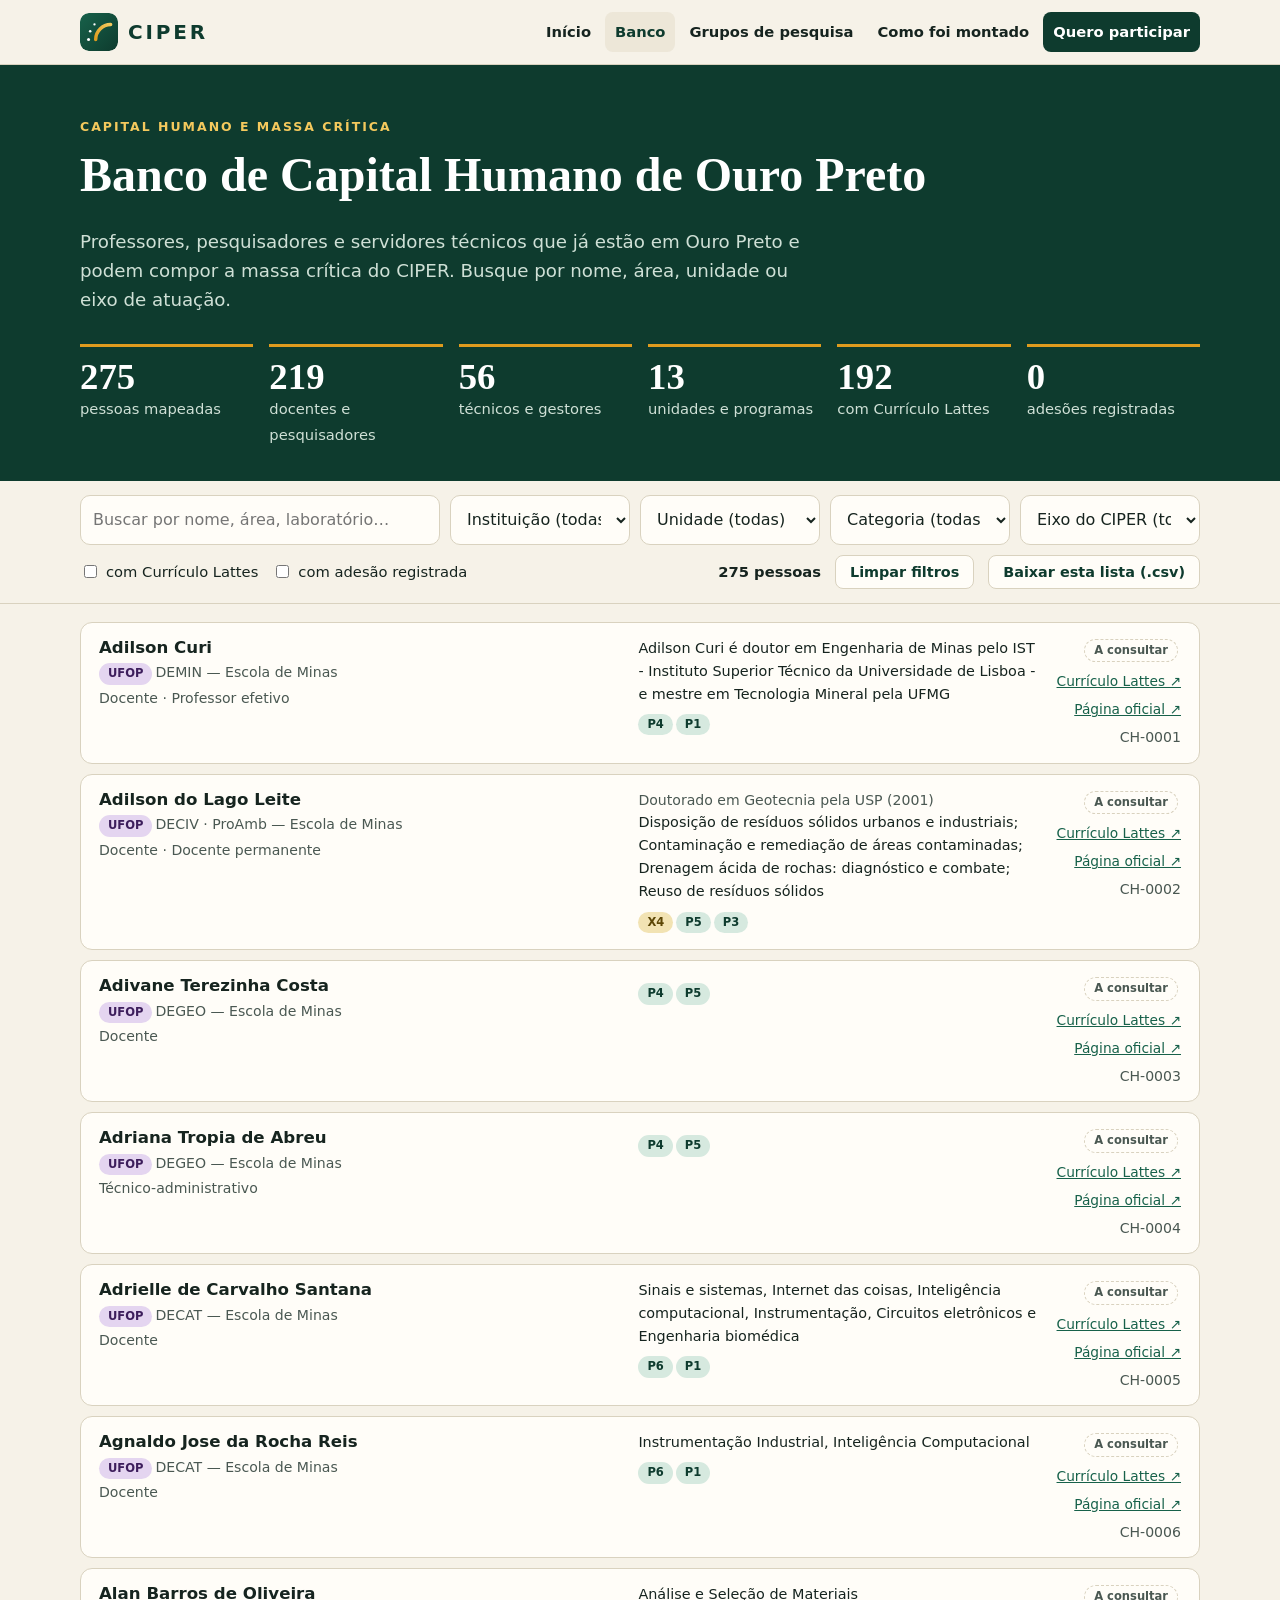
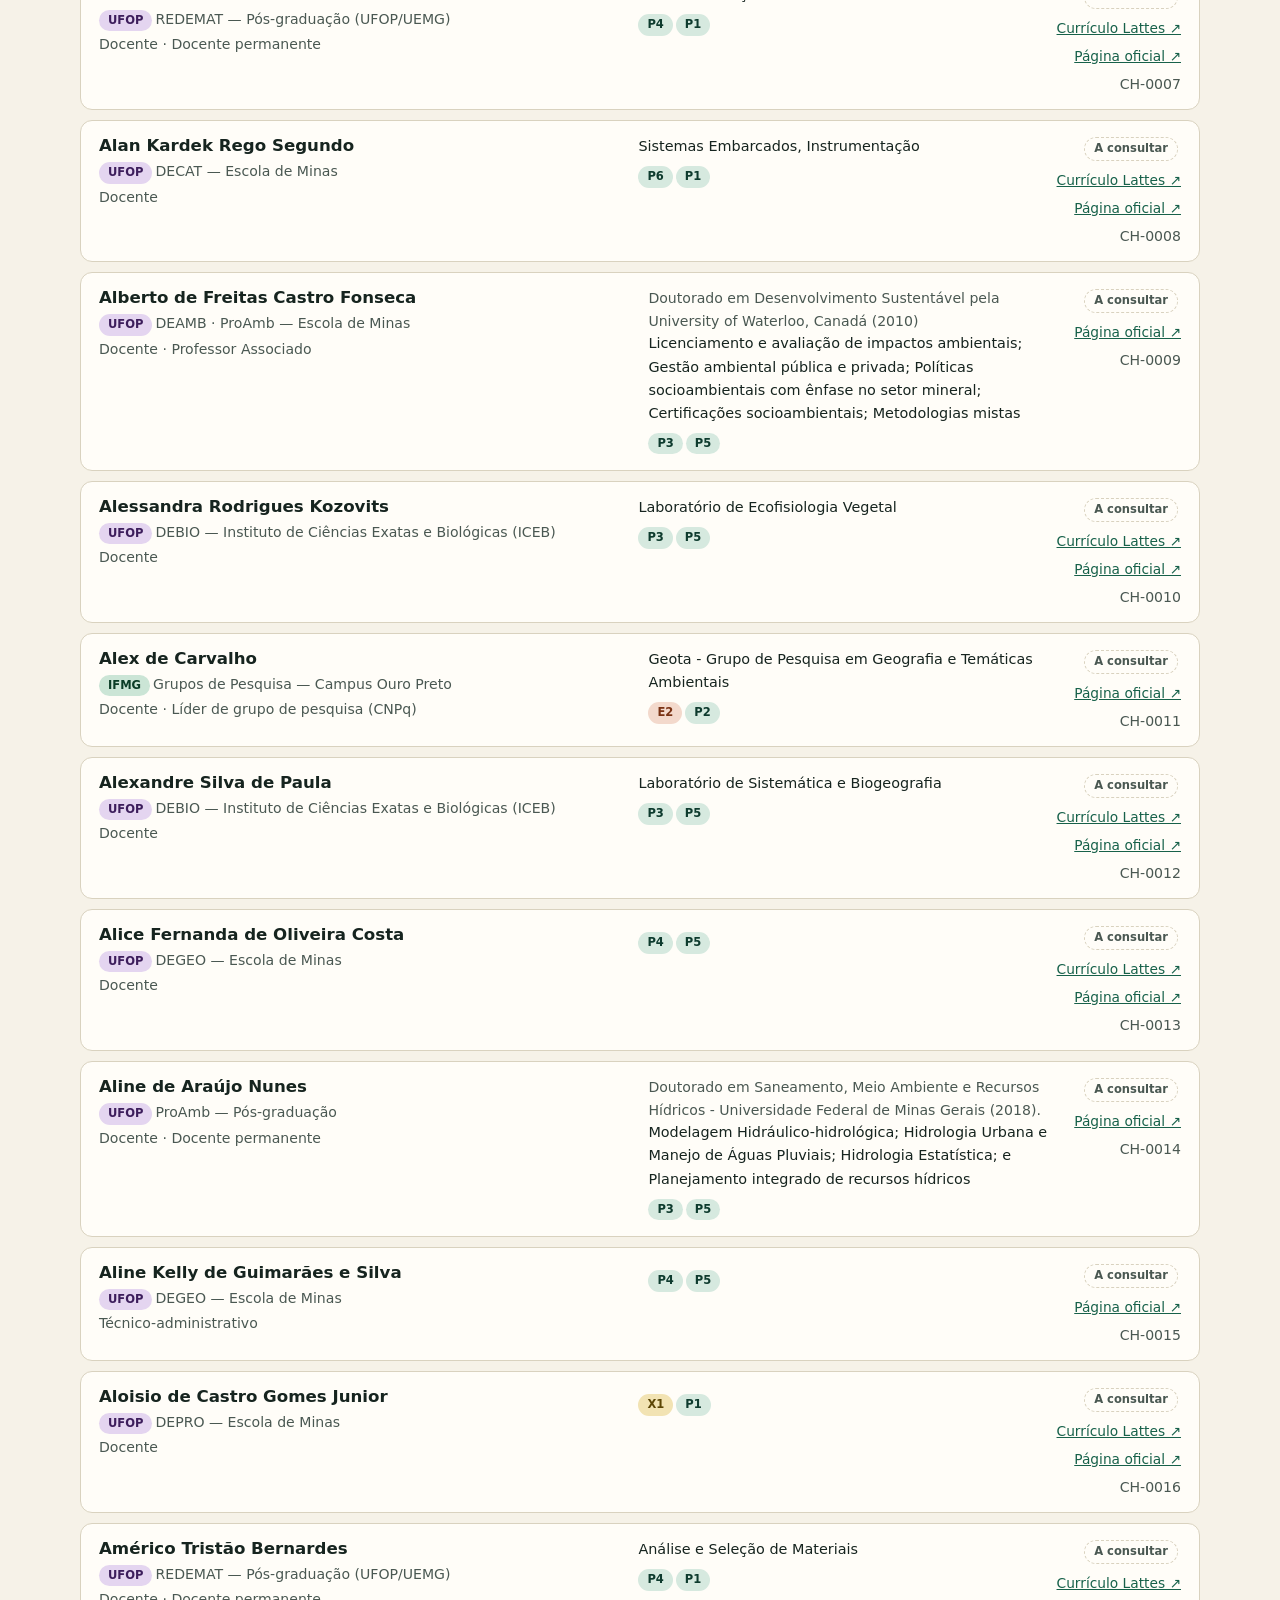
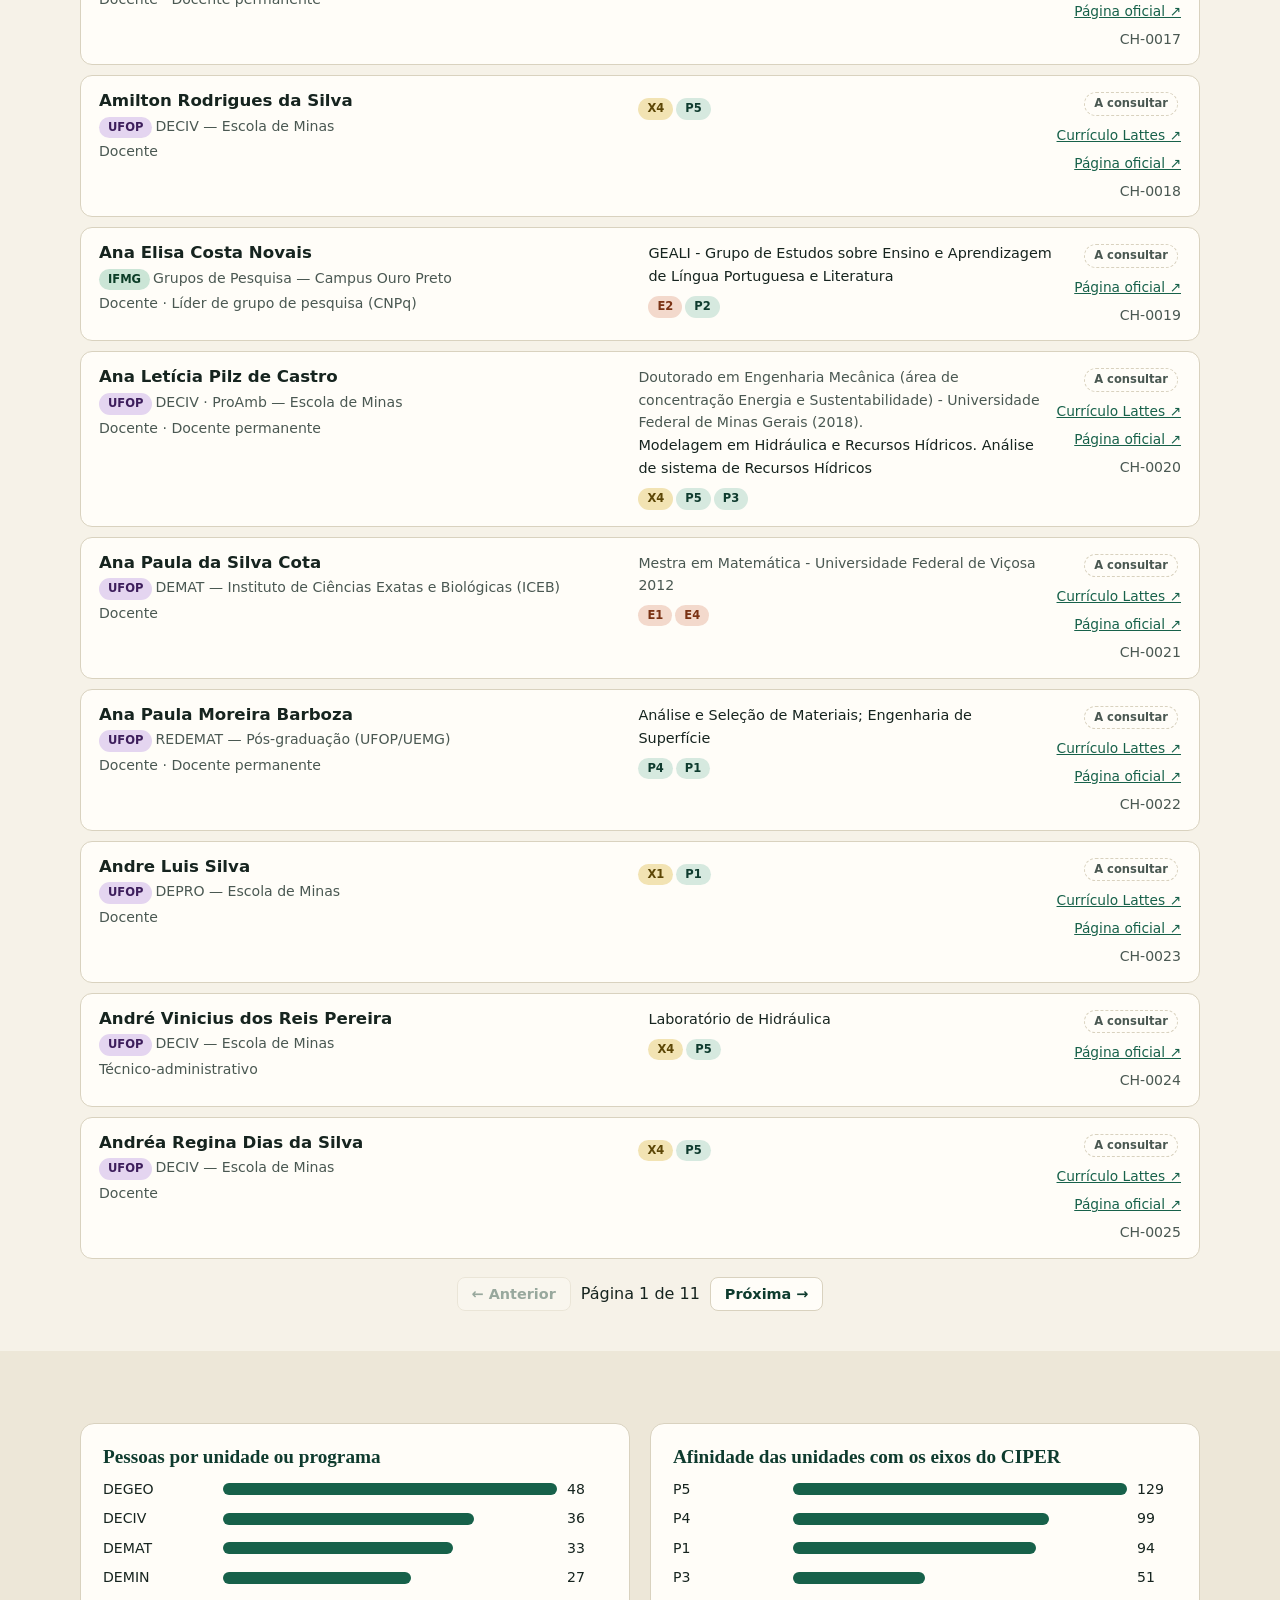
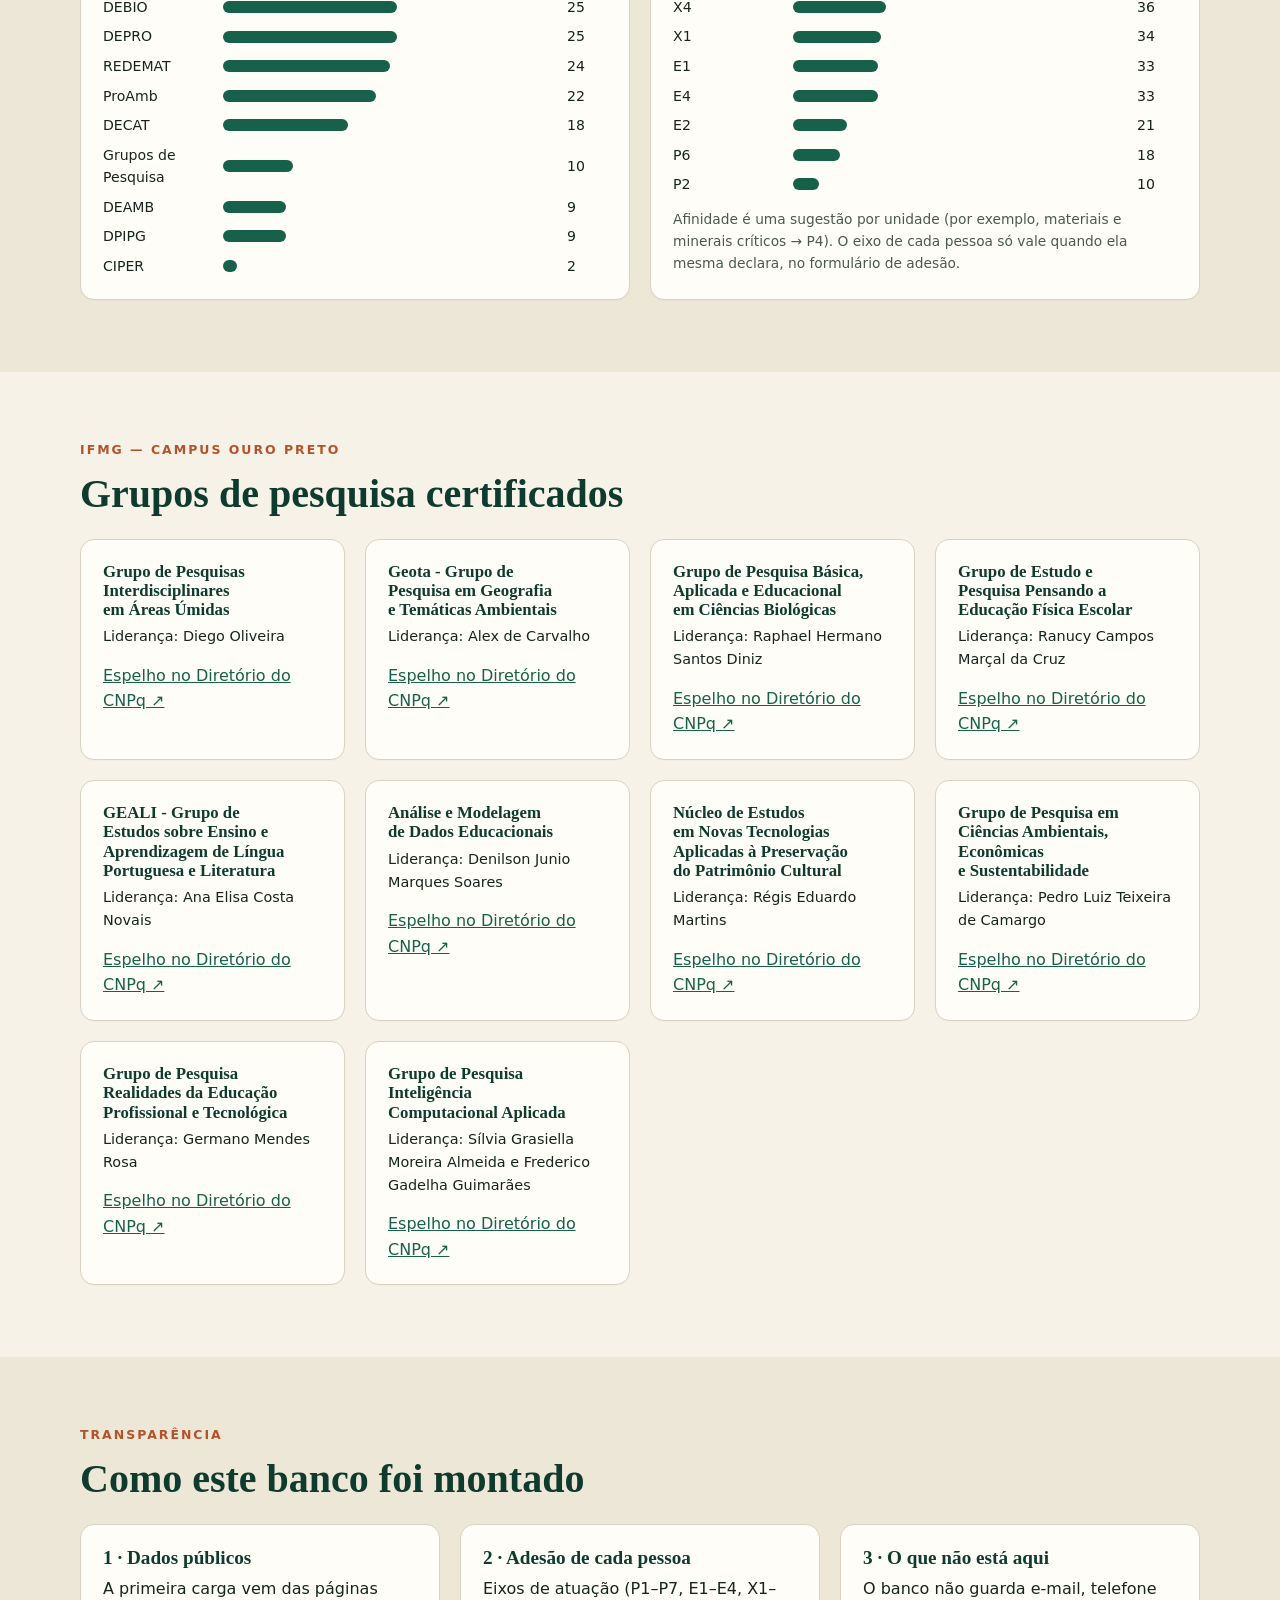
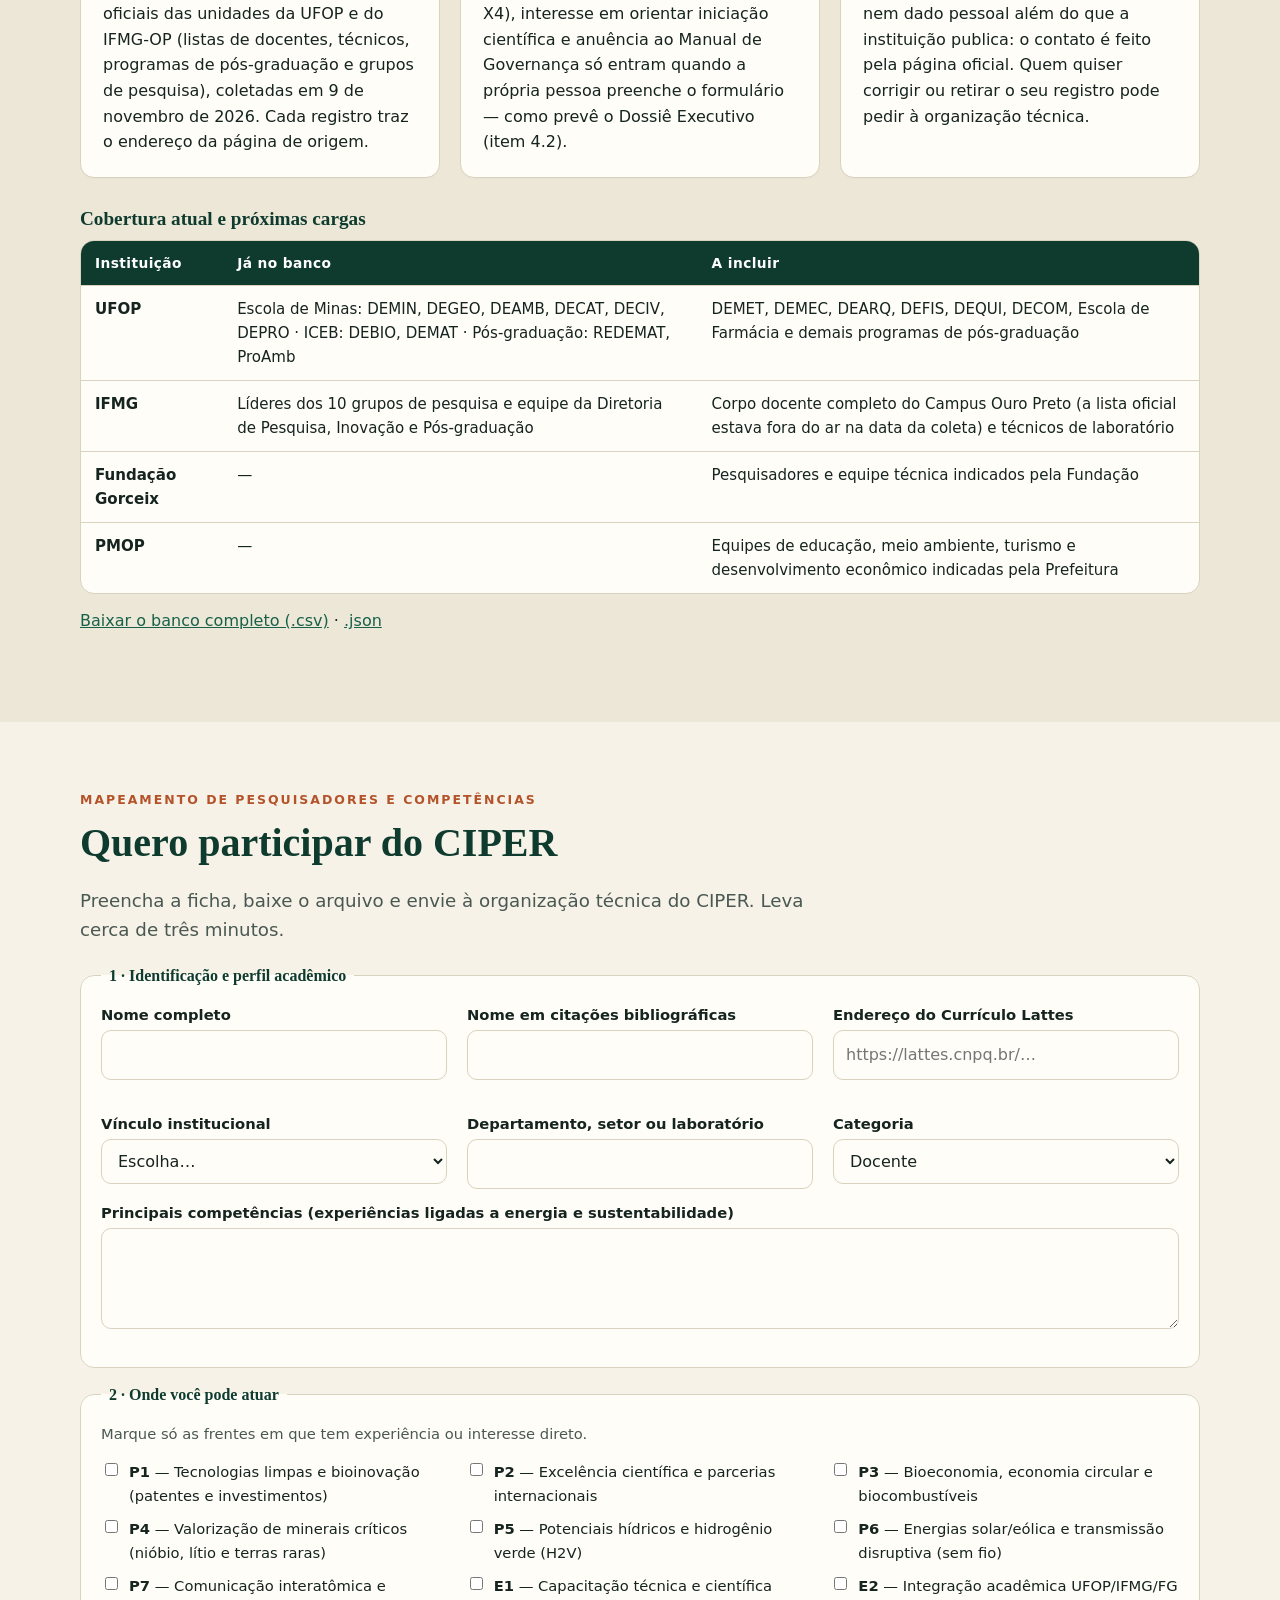
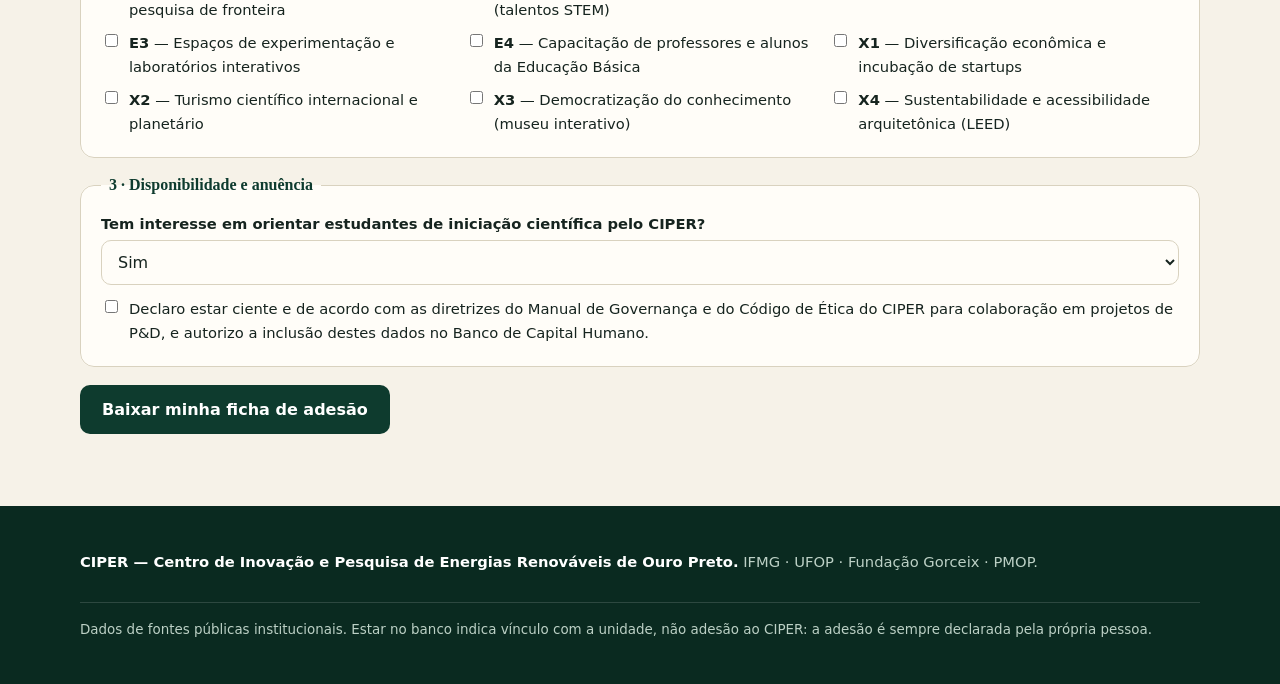
==== capital-humano.html @ cf3674cf "feat: site do CIPER com banco de capital humano Pagina institucional, banco de capital humano (275 p" ====
<!doctype html>
<html lang="pt-BR">
<head>
<meta charset="utf-8">
<meta name="viewport" content="width=device-width, initial-scale=1">
<title>Banco de Capital Humano — CIPER</title>
<meta name="description" content="Mapa de professores, pesquisadores e servidores de Ouro Preto com afinidade com os eixos do CIPER.">
<meta name="theme-color" content="#0E3B2E">
<link rel="icon" href="assets/icone/favicon.ico" sizes="any">
<link rel="icon" type="image/svg+xml" href="assets/icone/ciper-icone.svg">
<link rel="apple-touch-icon" href="assets/icone/ciper-icone-180.png">
<link rel="stylesheet" href="assets/css/site.css">
</head>
<body>

<header class="topo">
  <div class="wrap">
    <a class="marca" href="index.html"><img src="assets/icone/ciper-icone.svg" alt="">CIPER</a>
    <button id="abre-menu" aria-controls="menu" aria-expanded="false">Menu</button>
    <nav class="menu" id="menu" aria-label="Seções">
      <a href="index.html">Início</a>
      <a href="#banco" class="ativo">Banco</a>
      <a href="#grupos">Grupos de pesquisa</a>
      <a href="#metodo">Como foi montado</a>
      <a class="cta" href="#adesao">Quero participar</a>
    </nav>
  </div>
</header>

<main>
<div class="cabeca-banco">
  <div class="wrap">
    <p class="olho" style="color:var(--ouro2)">Capital humano e massa crítica</p>
    <h1>Banco de Capital Humano de Ouro Preto</h1>
    <p class="lead" style="color:#CFE0D6">Professores, pesquisadores e servidores técnicos que já estão em Ouro Preto e podem compor a massa crítica do CIPER. Busque por nome, área, unidade ou eixo de atuação.</p>
    <div class="numeros" id="contadores"></div>
  </div>
</div>

<div class="filtros" id="banco">
  <div class="wrap">
    <div class="linha1">
      <input type="search" id="q" placeholder="Buscar por nome, área, laboratório…" aria-label="Buscar">
      <select id="f-inst" aria-label="Instituição"><option value="">Instituição (todas)</option></select>
      <select id="f-setor" aria-label="Unidade ou programa"><option value="">Unidade (todas)</option></select>
      <select id="f-cat" aria-label="Categoria"><option value="">Categoria (todas)</option></select>
      <select id="f-eixo" aria-label="Eixo do CIPER"><option value="">Eixo do CIPER (todos)</option></select>
    </div>
    <div class="linha2">
      <label><input type="checkbox" id="f-lattes"> com Currículo Lattes</label>
      <label><input type="checkbox" id="f-adesao"> com adesão registrada</label>
      <span id="total" style="margin-left:auto;font-weight:700"></span>
      <button class="mini" id="limpar">Limpar filtros</button>
      <button class="mini" id="exportar">Baixar esta lista (.csv)</button>
    </div>
  </div>
</div>

<div class="wrap">
  <div id="lista" aria-live="polite"></div>
  <div class="pag"><button id="ant">← Anterior</button><span id="pagina"></span><button id="prox">Próxima →</button></div>
</div>

<section class="alt" id="panorama">
  <div class="wrap grade g2">
    <div class="cartao"><h3>Pessoas por unidade ou programa</h3><div class="barras" id="b-setor"></div></div>
    <div class="cartao"><h3>Afinidade das unidades com os eixos do CIPER</h3><div class="barras" id="b-eixo"></div>
      <p style="font-size:.86rem;color:var(--tinta2);margin-top:12px">Afinidade é uma sugestão por unidade (por exemplo, materiais e minerais críticos → P4). O eixo de cada pessoa só vale quando ela mesma declara, no formulário de adesão.</p></div>
  </div>
</section>

<section id="grupos">
  <div class="wrap">
    <p class="olho">IFMG — Campus Ouro Preto</p>
    <h2>Grupos de pesquisa certificados</h2>
    <div class="grade g3" id="lista-grupos" style="margin-top:22px"></div>
  </div>
</section>

<section class="alt" id="metodo">
  <div class="wrap">
    <p class="olho">Transparência</p>
    <h2>Como este banco foi montado</h2>
    <div class="grade g3" style="margin-top:22px">
      <div class="cartao"><h3>1 · Dados públicos</h3><p>A primeira carga vem das páginas oficiais das unidades da UFOP e do IFMG-OP (listas de docentes, técnicos, programas de pós-graduação e grupos de pesquisa), coletadas em 9 de novembro de 2026. Cada registro traz o endereço da página de origem.</p></div>
      <div class="cartao"><h3>2 · Adesão de cada pessoa</h3><p>Eixos de atuação (P1–P7, E1–E4, X1–X4), interesse em orientar iniciação científica e anuência ao Manual de Governança só entram quando a própria pessoa preenche o formulário — como prevê o Dossiê Executivo (item 4.2).</p></div>
      <div class="cartao"><h3>3 · O que não está aqui</h3><p>O banco não guarda e-mail, telefone nem dado pessoal além do que a instituição publica: o contato é feito pela página oficial. Quem quiser corrigir ou retirar o seu registro pode pedir à organização técnica.</p></div>
    </div>
    <h3 style="margin-top:30px">Cobertura atual e próximas cargas</h3>
    <div class="tab-rol">
      <table>
        <thead><tr><th>Instituição</th><th>Já no banco</th><th>A incluir</th></tr></thead>
        <tbody>
          <tr><td><strong>UFOP</strong></td><td>Escola de Minas: DEMIN, DEGEO, DEAMB, DECAT, DECIV, DEPRO · ICEB: DEBIO, DEMAT · Pós-graduação: REDEMAT, ProAmb</td><td>DEMET, DEMEC, DEARQ, DEFIS, DEQUI, DECOM, Escola de Farmácia e demais programas de pós-graduação</td></tr>
          <tr><td><strong>IFMG</strong></td><td>Líderes dos 10 grupos de pesquisa e equipe da Diretoria de Pesquisa, Inovação e Pós-graduação</td><td>Corpo docente completo do Campus Ouro Preto (a lista oficial estava fora do ar na data da coleta) e técnicos de laboratório</td></tr>
          <tr><td><strong>Fundação Gorceix</strong></td><td>—</td><td>Pesquisadores e equipe técnica indicados pela Fundação</td></tr>
          <tr><td><strong>PMOP</strong></td><td>—</td><td>Equipes de educação, meio ambiente, turismo e desenvolvimento econômico indicadas pela Prefeitura</td></tr>
        </tbody>
      </table>
    </div>
    <p style="margin-top:14px"><a href="dados/capital-humano.csv" download>Baixar o banco completo (.csv)</a> · <a href="dados/capital-humano.json" download>.json</a></p>
  </div>
</section>

<section id="adesao">
  <div class="wrap">
    <p class="olho">Mapeamento de pesquisadores e competências</p>
    <h2>Quero participar do CIPER</h2>
    <p class="lead">Preencha a ficha, baixe o arquivo e envie à organização técnica do CIPER. Leva cerca de três minutos.</p>
    <form class="form" id="ficha" style="margin-top:22px">
      <fieldset><legend>1 · Identificação e perfil acadêmico</legend>
        <div class="grade g2">
          <div class="campo"><label for="a-nome">Nome completo</label><input type="text" id="a-nome" required list="nomes"><datalist id="nomes"></datalist></div>
          <div class="campo"><label for="a-cit">Nome em citações bibliográficas</label><input type="text" id="a-cit"></div>
          <div class="campo"><label for="a-lattes">Endereço do Currículo Lattes</label><input type="url" id="a-lattes" placeholder="https://lattes.cnpq.br/…"></div>
          <div class="campo"><label for="a-inst">Vínculo institucional</label>
            <select id="a-inst" required><option value="">Escolha…</option><option>UFOP</option><option>IFMG</option><option>Fundação Gorceix</option><option>PMOP</option><option>Colaborador externo</option><option>Parceiro estratégico</option></select></div>
          <div class="campo"><label for="a-setor">Departamento, setor ou laboratório</label><input type="text" id="a-setor"></div>
          <div class="campo"><label for="a-cat">Categoria</label>
            <select id="a-cat"><option>Docente</option><option>Pesquisador</option><option>Técnico-administrativo</option><option>Gestão</option></select></div>
        </div>
        <div class="campo"><label for="a-areas">Principais competências (experiências ligadas a energia e sustentabilidade)</label><textarea id="a-areas" rows="3"></textarea></div>
      </fieldset>
      <fieldset><legend>2 · Onde você pode atuar</legend>
        <p style="font-size:.92rem;color:var(--tinta2)">Marque só as frentes em que tem experiência ou interesse direto.</p>
        <div class="checks" id="a-eixos"></div>
      </fieldset>
      <fieldset><legend>3 · Disponibilidade e anuência</legend>
        <div class="campo"><label for="a-ic">Tem interesse em orientar estudantes de iniciação científica pelo CIPER?</label>
          <select id="a-ic"><option>Sim</option><option>Não</option></select></div>
        <label style="font-weight:400;display:flex;gap:8px;align-items:flex-start"><input type="checkbox" id="a-ciente" required> Declaro estar ciente e de acordo com as diretrizes do Manual de Governança e do Código de Ética do CIPER para colaboração em projetos de P&amp;D, e autorizo a inclusão destes dados no Banco de Capital Humano.</label>
      </fieldset>
      <div class="botoes" style="margin-top:0"><button class="btn verde" type="submit">Baixar minha ficha de adesão</button></div>
      <p id="a-ok" class="aviso" style="display:none;margin-top:16px">Ficha baixada. Envie o arquivo à organização técnica do CIPER — ele será incluído na próxima atualização do banco.</p>
    </form>
  </div>
</section>
</main>

<footer>
  <div class="wrap">
    <p><strong style="color:#fff">CIPER — Centro de Inovação e Pesquisa de Energias Renováveis de Ouro Preto.</strong> IFMG · UFOP · Fundação Gorceix · PMOP.</p>
    <p class="fim">Dados de fontes públicas institucionais. Estar no banco indica vínculo com a unidade, não adesão ao CIPER: a adesão é sempre declarada pela própria pessoa.</p>
  </div>
</footer>

<script src="dados/capital-humano.js"></script>
<script src="assets/js/banco.js"></script>
</body>
</html>
---- assets/css/site.css ----
/* CIPER — folha de estilo única do site (index.html e capital-humano.html) */
:root{
  --papel:#F6F2E8; --papel2:#EDE7D8; --tinta:#16241F; --tinta2:#4A5852;
  --verde:#0E3B2E; --verde2:#17614A; --ouro:#DE9B1E; --ouro2:#F4C95D; --terra:#B4532A;
  --linha:#D9D2BF; --branco:#FFFDF8; --sombra:0 10px 30px rgba(14,59,46,.12);
  --serifa:Georgia,"Times New Roman",serif;
  --sans:system-ui,-apple-system,"Segoe UI",Roboto,Arial,sans-serif;
  --larg:1160px;
}
*{box-sizing:border-box}
html{scroll-behavior:smooth;scroll-padding-top:76px}
body{margin:0;background:var(--papel);color:var(--tinta);font:16px/1.6 var(--sans);-webkit-font-smoothing:antialiased}
img,video{max-width:100%;display:block}
a{color:var(--verde2)}
h1,h2,h3{font-family:var(--serifa);font-weight:700;line-height:1.15;margin:0 0 .5em;color:var(--verde);text-wrap:balance}
h2{font-size:clamp(1.7rem,3.4vw,2.5rem)}
h3{font-size:1.2rem}
p{margin:0 0 1em}
.wrap{max-width:var(--larg);margin:0 auto;padding:0 20px}
section{padding:72px 0}
.alt{background:var(--papel2)}
.escuro{background:var(--verde);color:#EAF1EC}
.escuro h2,.escuro h3{color:#fff}
.olho{font:700 .78rem/1 var(--sans);letter-spacing:.16em;text-transform:uppercase;color:var(--terra);margin:0 0 14px}
.escuro .olho{color:var(--ouro2)}
.lead{font-size:1.14rem;color:var(--tinta2);max-width:64ch}
.escuro .lead{color:#CFE0D6}

/* topo */
.topo{position:sticky;top:0;z-index:50;background:rgba(246,242,232,.94);backdrop-filter:blur(8px);border-bottom:1px solid var(--linha)}
.topo .wrap{display:flex;align-items:center;gap:18px;min-height:64px}
.marca{display:flex;align-items:center;gap:10px;text-decoration:none;color:var(--verde);font:800 1.25rem/1 var(--sans);letter-spacing:.14em}
.marca img{width:38px;height:38px;border-radius:9px}
.menu{display:flex;gap:4px;margin-left:auto;flex-wrap:wrap}
.menu a{padding:8px 10px;border-radius:8px;text-decoration:none;color:var(--tinta);font-size:.92rem;font-weight:600}
.menu a:hover,.menu a.ativo{background:var(--papel2);color:var(--verde)}
.menu a.cta{background:var(--verde);color:#fff}
.menu a.cta:hover{background:var(--verde2);color:#fff}
#abre-menu{display:none;margin-left:auto;background:none;border:1px solid var(--linha);border-radius:8px;padding:8px 12px;font:600 .95rem var(--sans);color:var(--verde)}
@media (max-width:1140px){
  #abre-menu{display:block}
  .menu{display:none;position:absolute;left:0;right:0;top:64px;background:var(--papel);border-bottom:1px solid var(--linha);padding:10px 20px 16px;flex-direction:column}
  .menu.aberto{display:flex}
}

/* herói */
.heroi{position:relative;min-height:86vh;display:flex;align-items:flex-end;color:#fff;background:#10201a url(../img/ouro-preto-amanhecer.jpg) center/cover no-repeat;padding:0}
.heroi::before{content:"";position:absolute;inset:0;background:linear-gradient(180deg,rgba(8,24,18,.25) 0%,rgba(8,24,18,.45) 45%,rgba(8,24,18,.92) 100%)}
.heroi .wrap{position:relative;padding-top:120px;padding-bottom:56px;width:100%}
.heroi h1{color:#fff;font-size:clamp(2.2rem,6vw,4.4rem);max-width:16ch;margin-bottom:.35em}
.heroi .sub{font-size:clamp(1.05rem,2vw,1.35rem);max-width:60ch;color:#E8EFE9}
.heroi .olho{color:var(--ouro2)}
.botoes{display:flex;gap:12px;flex-wrap:wrap;margin-top:26px}
.btn{display:inline-block;padding:13px 20px;border-radius:10px;font-weight:700;text-decoration:none;border:2px solid transparent;cursor:pointer;font:700 1rem var(--sans)}
.btn.ouro{background:var(--ouro);color:#1d1503}
.btn.ouro:hover{background:var(--ouro2)}
.btn.linha{border-color:rgba(255,255,255,.7);color:#fff}
.btn.linha:hover{background:rgba(255,255,255,.12)}
.btn.verde{background:var(--verde);color:#fff}
.btn.verde:hover{background:var(--verde2)}
.btn.claro{background:var(--branco);color:var(--verde);border-color:var(--linha)}
.alianca-faixa{display:flex;gap:10px;flex-wrap:wrap;margin-top:34px;font-size:.9rem}
.alianca-faixa span{border:1px solid rgba(255,255,255,.4);border-radius:999px;padding:6px 14px;background:rgba(0,0,0,.25)}

/* grades e cartões */
.grade{display:grid;gap:20px}
.g2{grid-template-columns:repeat(auto-fit,minmax(320px,1fr))}
.g3{grid-template-columns:repeat(auto-fit,minmax(260px,1fr))}
.g4{grid-template-columns:repeat(auto-fit,minmax(220px,1fr))}
.cartao{background:var(--branco);border:1px solid var(--linha);border-radius:14px;padding:22px;box-shadow:0 1px 0 rgba(0,0,0,.02)}
.cartao h3{margin-bottom:.35em}
.cartao p:last-child{margin-bottom:0}
.cartao .sigla{display:inline-block;font:800 .8rem/1 var(--sans);letter-spacing:.08em;color:#fff;background:var(--verde);border-radius:6px;padding:6px 9px;margin-bottom:12px}
.cartao.dest{border-top:5px solid var(--ouro)}
.escuro .cartao{background:rgba(255,255,255,.06);border-color:rgba(255,255,255,.16);color:#E6EFE9}
.escuro .cartao h3{color:#fff}
.duas{display:grid;grid-template-columns:1.05fr .95fr;gap:44px;align-items:center}
@media (max-width:900px){.duas{grid-template-columns:1fr}}
.foto{border-radius:16px;box-shadow:var(--sombra);width:100%;aspect-ratio:16/10;object-fit:cover}
.citacao{font:italic 1.35rem/1.45 var(--serifa);color:var(--verde);border-left:5px solid var(--ouro);padding:6px 0 6px 20px;margin:26px 0}
.escuro .citacao{color:#fff}

/* números */
.numeros{display:grid;grid-template-columns:repeat(auto-fit,minmax(170px,1fr));gap:16px;margin-top:30px}
.num{border-top:3px solid var(--ouro);padding-top:12px}
.num b{display:block;font:700 2.3rem/1 var(--serifa);color:#fff}
.num span{font-size:.92rem;color:#CFE0D6}
.claro-num .num b{color:var(--verde)}
.claro-num .num span{color:var(--tinta2)}

/* pilares / objetivos */
.pilar{border-radius:16px;padding:24px;background:var(--branco);border:1px solid var(--linha)}
.pilar h3{font-size:1.45rem}
.pilar ul{list-style:none;margin:14px 0 0;padding:0}
.pilar li{display:flex;gap:10px;padding:9px 0;border-top:1px dashed var(--linha);font-size:.95rem}
.cod{flex:0 0 auto;font:800 .74rem/1 var(--sans);border-radius:6px;padding:5px 7px;height:fit-content;color:#fff;background:var(--verde2);min-width:30px;text-align:center}
.cod.E{background:var(--terra)} .cod.X{background:#8A6A12}

/* tabelas */
.tab-rol{overflow-x:auto;border:1px solid var(--linha);border-radius:14px;background:var(--branco)}
table{border-collapse:collapse;width:100%;font-size:.94rem}
th,td{padding:11px 14px;text-align:left;border-bottom:1px solid var(--linha);vertical-align:top}
th{background:var(--verde);color:#fff;font-weight:700;font-size:.86rem;letter-spacing:.03em}
tr:last-child td{border-bottom:0}
td.c,th.c{text-align:center}
.raci b{display:inline-block;min-width:30px;padding:3px 6px;border-radius:6px;background:var(--papel2);font-size:.82rem}
.raci b.A{background:var(--ouro2)} .raci b.R{background:#CBE5D6}

/* galeria */
.galeria{display:grid;grid-template-columns:repeat(auto-fill,minmax(240px,1fr));gap:12px;margin-top:26px}
.galeria figure{margin:0;position:relative;border-radius:12px;overflow:hidden;cursor:zoom-in;background:#ddd}
.galeria img{width:100%;aspect-ratio:16/10;object-fit:cover;transition:transform .35s}
.galeria figure:hover img{transform:scale(1.05)}
.galeria figcaption{position:absolute;left:0;right:0;bottom:0;padding:22px 12px 9px;font-size:.84rem;color:#fff;background:linear-gradient(transparent,rgba(0,0,0,.72))}
#luz{position:fixed;inset:0;background:rgba(6,16,12,.93);display:none;align-items:center;justify-content:center;z-index:99;padding:20px;flex-direction:column;gap:12px;cursor:zoom-out}
#luz.on{display:flex}
#luz img{max-height:86vh;border-radius:10px}
#luz p{color:#fff;margin:0}

/* vídeo */
.video-caixa{border-radius:16px;overflow:hidden;box-shadow:var(--sombra);background:#000}
.video-caixa video{width:100%;aspect-ratio:16/9}
.abas{display:flex;gap:8px;margin:18px 0 12px}
.abas button{border:1px solid rgba(255,255,255,.35);background:none;color:#fff;padding:8px 16px;border-radius:999px;font:600 .92rem var(--sans);cursor:pointer}
.abas button.on{background:var(--ouro);border-color:var(--ouro);color:#1d1503}

/* linha do tempo */
.fases{display:grid;grid-template-columns:repeat(auto-fit,minmax(230px,1fr));gap:18px;counter-reset:f}
.fase{position:relative;background:var(--branco);border:1px solid var(--linha);border-radius:14px;padding:22px 20px 18px}
.fase .ano{font:700 .78rem var(--sans);letter-spacing:.1em;text-transform:uppercase;color:var(--terra)}
.fase.agora{border:2px solid var(--ouro);box-shadow:var(--sombra)}
.fase.agora::after{content:"fase atual";position:absolute;top:-11px;right:14px;background:var(--ouro);color:#1d1503;font:700 .72rem var(--sans);padding:3px 9px;border-radius:999px}
.reunioes{list-style:none;padding:0;margin:26px 0 0;display:grid;gap:12px}
.reunioes li{display:grid;grid-template-columns:54px 1fr;gap:16px;background:var(--branco);border:1px solid var(--linha);border-radius:12px;padding:14px 18px;align-items:start}
.reunioes .n{font:700 1.5rem/1.1 var(--serifa);color:var(--ouro)}
.reunioes small{color:var(--tinta2)}
.reunioes .prox{border-style:dashed;background:transparent}
.docs a{display:flex;gap:14px;align-items:center;text-decoration:none;color:var(--tinta);background:var(--branco);border:1px solid var(--linha);border-radius:12px;padding:16px}
.docs a:hover{border-color:var(--verde2);box-shadow:var(--sombra)}
.docs .pdf{flex:0 0 auto;font:800 .72rem var(--sans);background:var(--terra);color:#fff;border-radius:6px;padding:8px 7px}
.docs small{display:block;color:var(--tinta2)}

footer{background:#0A2A20;color:#BCD0C5;padding:44px 0 30px;font-size:.92rem}
footer a{color:#E6EFE9}
footer .cols{display:grid;grid-template-columns:repeat(auto-fit,minmax(230px,1fr));gap:28px}
footer h3{color:#fff;font:700 .9rem var(--sans);letter-spacing:.08em;text-transform:uppercase}
footer .fim{border-top:1px solid rgba(255,255,255,.14);margin-top:28px;padding-top:16px;font-size:.84rem}

/* ===== Banco de capital humano ===== */
.cabeca-banco{background:var(--verde);color:#fff;padding:56px 0 34px}
.cabeca-banco h1{color:#fff;font-size:clamp(1.9rem,4.4vw,3rem)}
.filtros{position:sticky;top:64px;z-index:20;background:var(--papel);border-bottom:1px solid var(--linha);padding:14px 0}
.filtros .linha1{display:grid;grid-template-columns:2fr repeat(4,1fr);gap:10px}
@media (max-width:980px){.filtros{position:static}.filtros .linha1{grid-template-columns:1fr 1fr}}
@media (max-width:560px){.filtros .linha1{grid-template-columns:1fr}}
input[type=search],input[type=text],input[type=url],select,textarea{width:100%;padding:11px 12px;border:1px solid var(--linha);border-radius:10px;background:var(--branco);font:inherit;color:var(--tinta)}
input:focus,select:focus,textarea:focus,button:focus-visible,a:focus-visible{outline:3px solid var(--ouro2);outline-offset:1px}
.filtros .linha2{display:flex;gap:14px;align-items:center;flex-wrap:wrap;margin-top:10px;font-size:.92rem}
.filtros label{display:flex;gap:6px;align-items:center}
.chip{display:inline-block;font:700 .72rem/1 var(--sans);border-radius:999px;padding:5px 9px;background:var(--papel2);color:var(--tinta);margin:2px 3px 2px 0;white-space:nowrap}
.chip.UFOP{background:#E4D5F0;color:#3d1e5c} .chip.IFMG{background:#CBE5D6;color:#0b3d27}
.chip.P{background:#D6E9DF;color:#0E3B2E} .chip.E{background:#F3D9CC;color:#7a3214} .chip.X{background:#F2E3B3;color:#5c4605}
.chip.ok{background:var(--verde);color:#fff} .chip.pend{background:transparent;border:1px dashed var(--linha);color:var(--tinta2)}
#lista{display:grid;gap:10px;margin:18px 0}
.pessoa{background:var(--branco);border:1px solid var(--linha);border-radius:12px;padding:14px 18px;display:grid;grid-template-columns:1.3fr 1fr auto;gap:14px;align-items:start}
.pessoa h3{font:700 1.04rem/1.3 var(--sans);margin:0 0 3px;color:var(--tinta)}
.pessoa .meta{font-size:.88rem;color:var(--tinta2)}
.pessoa .area{font-size:.9rem}
.pessoa .links{display:flex;flex-direction:column;gap:6px;align-items:flex-end;font-size:.86rem;white-space:nowrap}
@media (max-width:800px){.pessoa{grid-template-columns:1fr}.pessoa .links{flex-direction:row;align-items:center;flex-wrap:wrap}}
.pag{display:flex;gap:10px;align-items:center;justify-content:center;margin:10px 0 40px}
.pag button,.mini{border:1px solid var(--linha);background:var(--branco);border-radius:8px;padding:8px 14px;font:600 .9rem var(--sans);cursor:pointer;color:var(--verde)}
.pag button:disabled{opacity:.4;cursor:default}
.barras{display:grid;gap:7px;margin-top:10px}
.barra{display:grid;grid-template-columns:110px 1fr 40px;gap:10px;align-items:center;font-size:.88rem}
.barra i{display:block;height:12px;border-radius:6px;background:var(--verde2)}
.form fieldset{border:1px solid var(--linha);border-radius:14px;padding:18px 20px;margin:0 0 18px;background:var(--branco)}
.form legend{font:700 1rem var(--serifa);color:var(--verde);padding:0 8px}
.form .campo{margin-bottom:12px}
.form label{font-weight:600;font-size:.92rem;display:block;margin-bottom:4px}
.form .checks{display:grid;grid-template-columns:repeat(auto-fit,minmax(280px,1fr));gap:6px 16px}
.form .checks label{font-weight:400;display:flex;gap:8px;align-items:flex-start}
.aviso{background:#FFF7DC;border:1px solid #EAD58A;border-radius:12px;padding:14px 16px;font-size:.92rem}
.vazio{padding:40px;text-align:center;color:var(--tinta2);border:1px dashed var(--linha);border-radius:12px}
@media print{.topo,.filtros,.pag,footer,.botoes{display:none}}
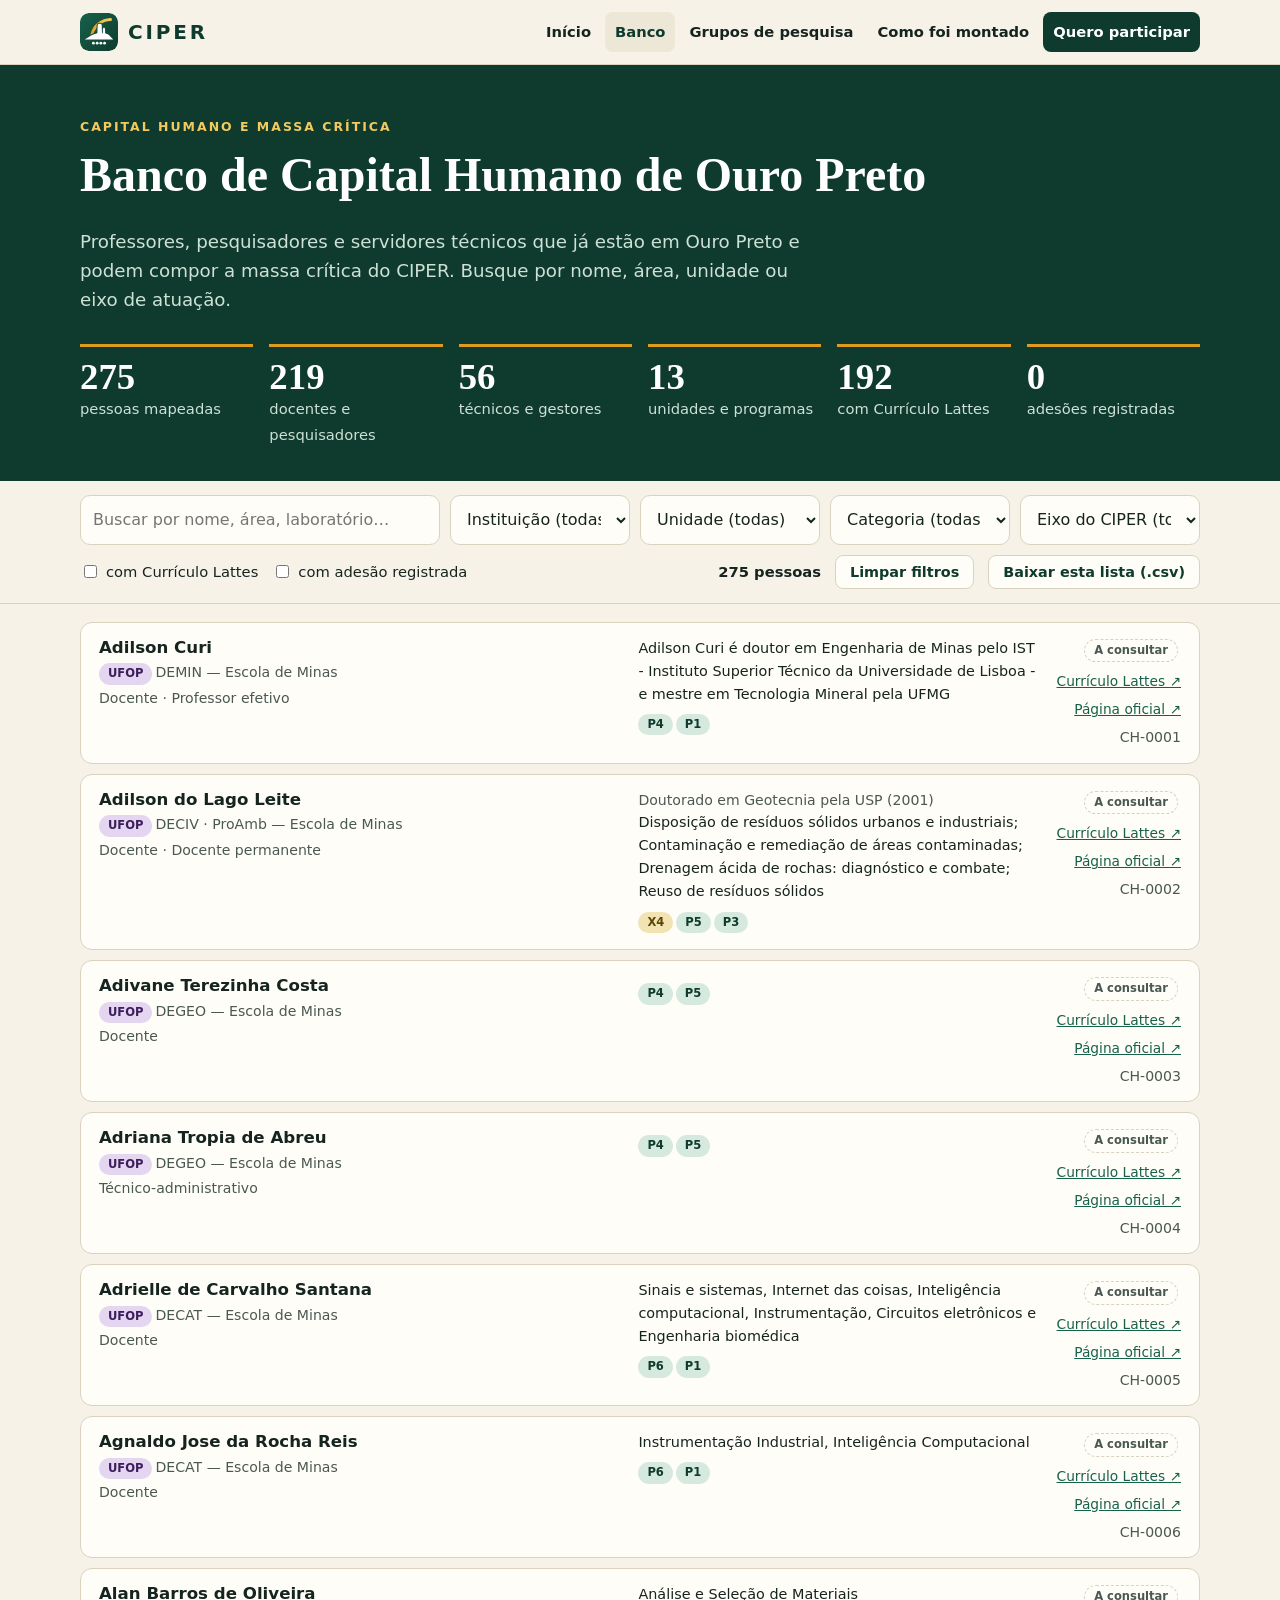
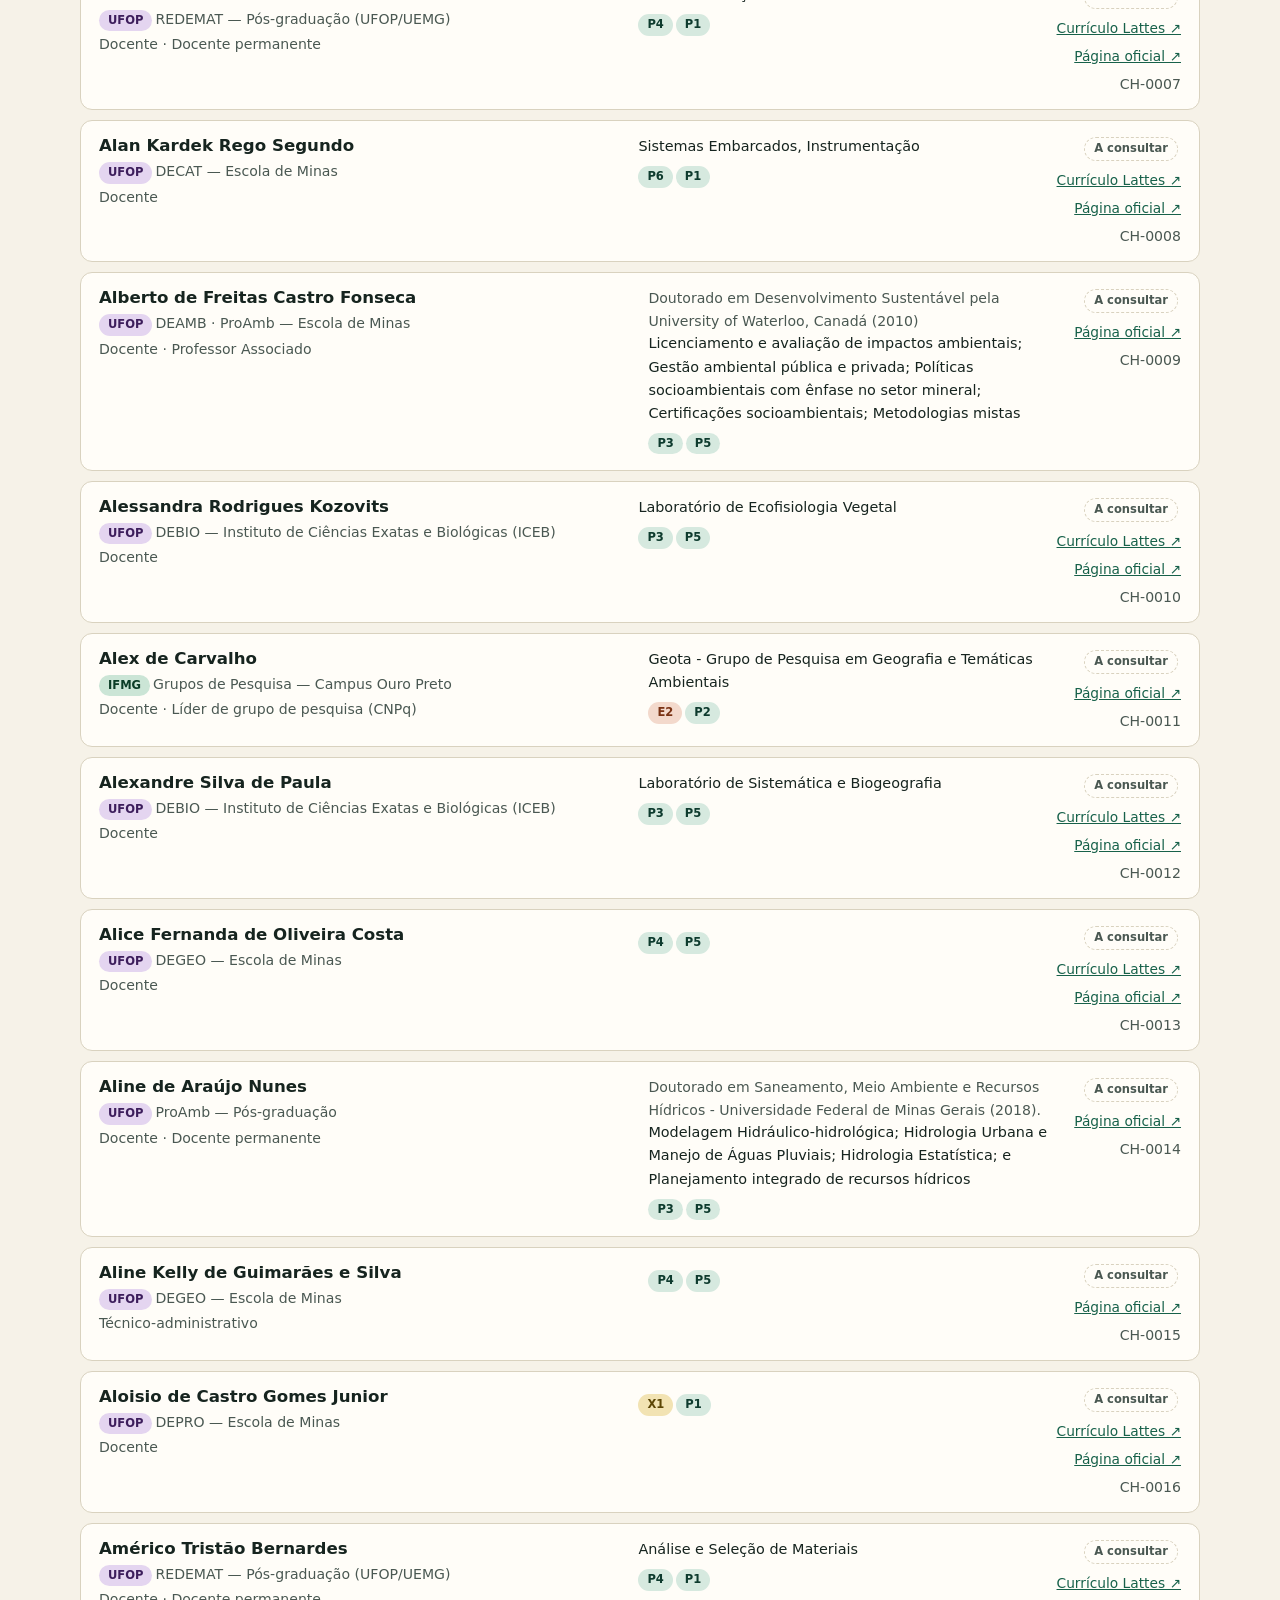
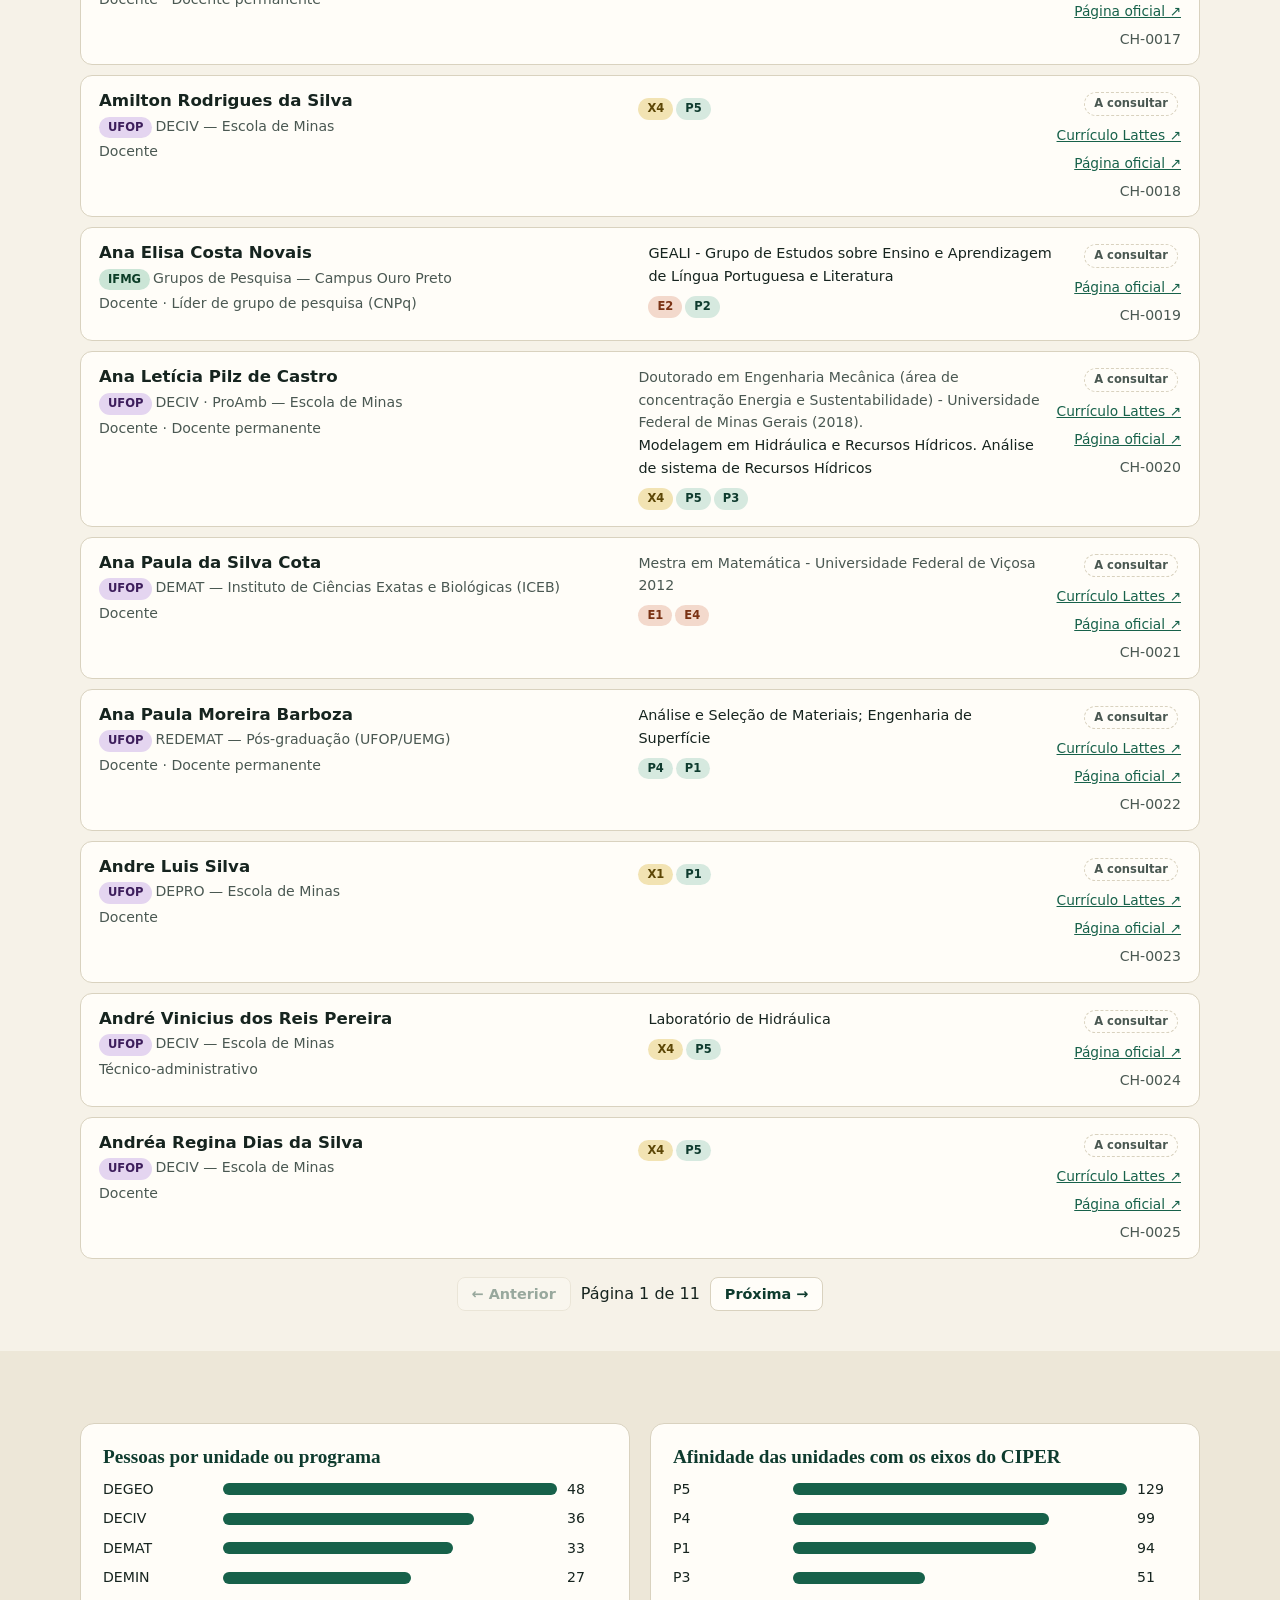
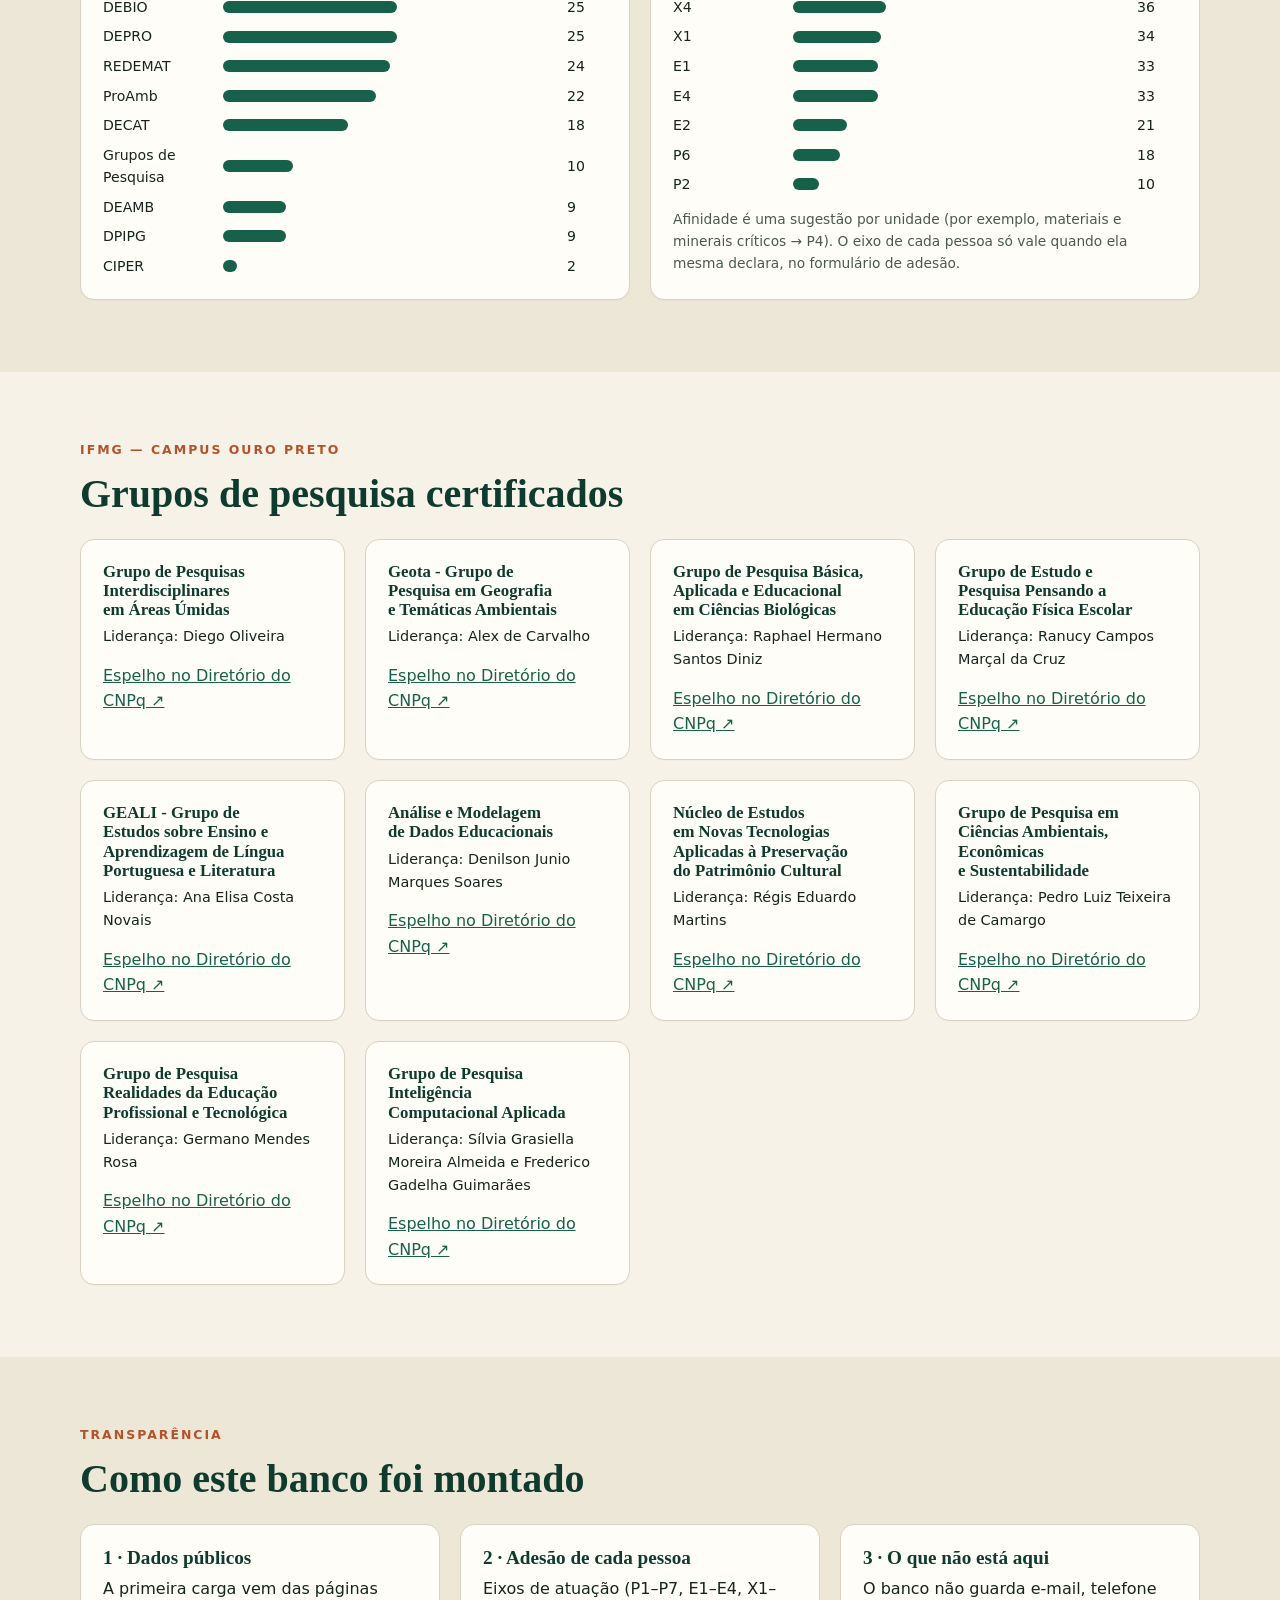
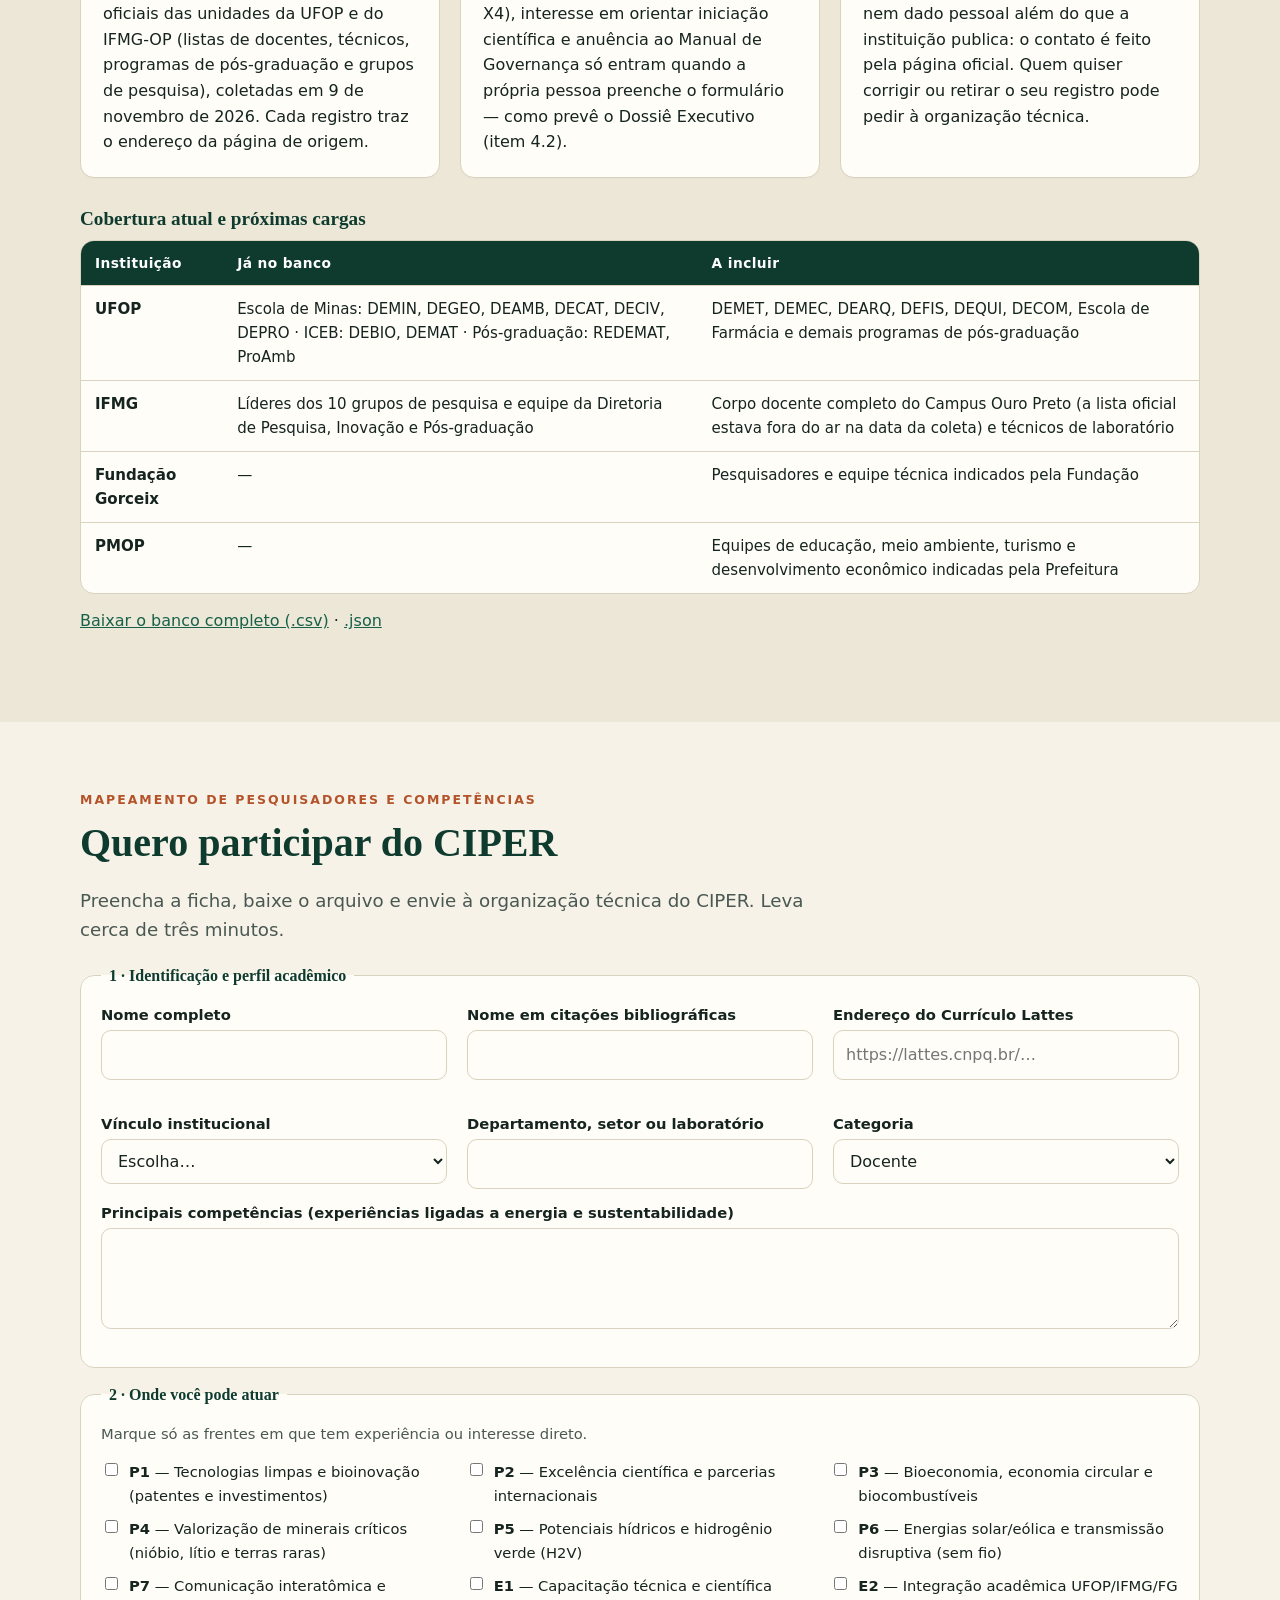
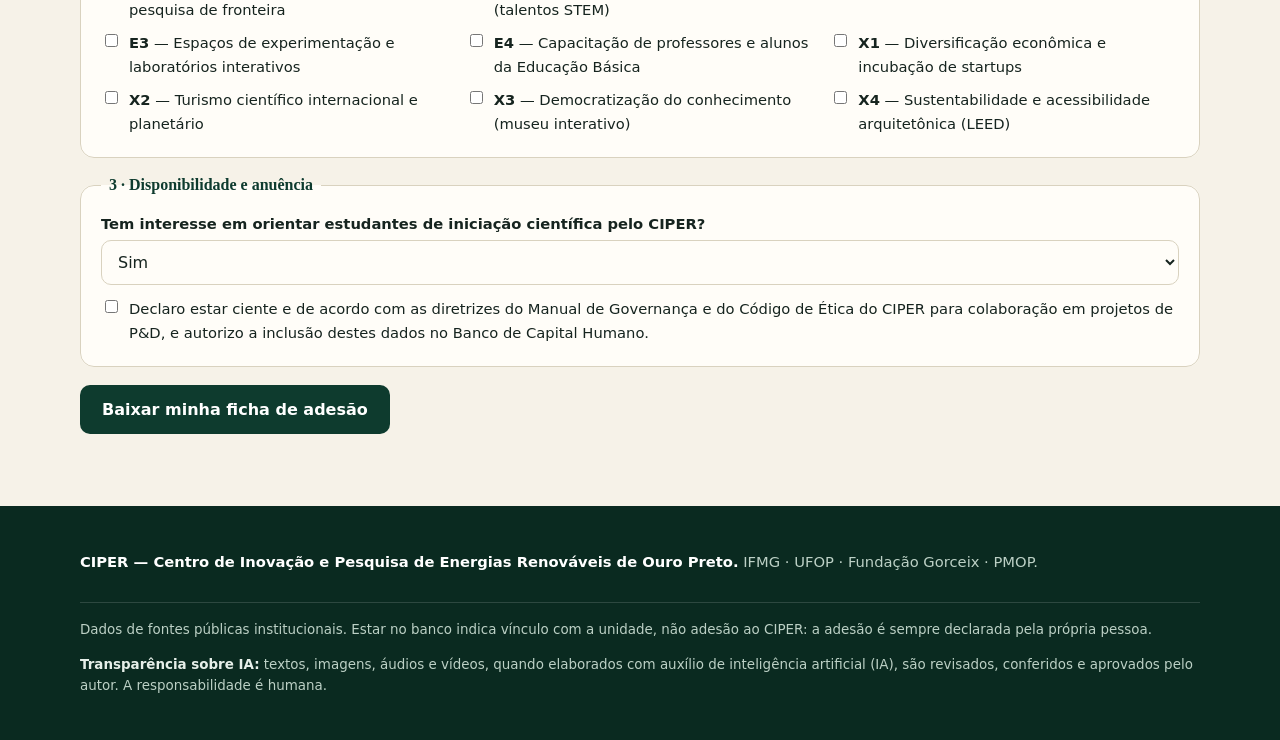
==== commit 3d8edd7d: "feat: nota de transparencia sobre IA no rodape do site Mesma linha das Trilhas de Aprendizagem: text" ====
--- a/capital-humano.html
+++ b/capital-humano.html
@@ -141,6 +141,7 @@
   <div class="wrap">
     <p><strong style="color:#fff">CIPER — Centro de Inovação e Pesquisa de Energias Renováveis de Ouro Preto.</strong> IFMG · UFOP · Fundação Gorceix · PMOP.</p>
     <p class="fim">Dados de fontes públicas institucionais. Estar no banco indica vínculo com a unidade, não adesão ao CIPER: a adesão é sempre declarada pela própria pessoa.</p>
+    <p class="nota-ia"><strong>Transparência sobre IA:</strong> textos, imagens, áudios e vídeos, quando elaborados com auxílio de inteligência artificial (IA), são revisados, conferidos e aprovados pelo autor. A responsabilidade é humana.</p>
   </div>
 </footer>
 
--- a/assets/css/site.css
+++ b/assets/css/site.css
@@ -44,23 +44,29 @@
 }
 
 /* herói */
-.heroi{position:relative;min-height:86vh;display:flex;align-items:flex-end;color:#fff;background:#10201a url(../img/ouro-preto-amanhecer.jpg) center/cover no-repeat;padding:0}
-.heroi::before{content:"";position:absolute;inset:0;background:linear-gradient(180deg,rgba(8,24,18,.25) 0%,rgba(8,24,18,.45) 45%,rgba(8,24,18,.92) 100%)}
-.heroi .wrap{position:relative;padding-top:120px;padding-bottom:56px;width:100%}
+.heroi{position:relative;min-height:86vh;display:flex;align-items:flex-end;color:#fff;background:#10201a;padding:0;overflow:hidden}
+.heroi::before{content:"";position:absolute;inset:0;background:url(../img/ouro-preto-amanhecer.jpg) center/cover no-repeat;filter:brightness(1.18) contrast(1.04) saturate(1.08)}
+.heroi::after{content:"";position:absolute;inset:0;background:linear-gradient(180deg,rgba(8,24,18,0) 0%,rgba(8,24,18,.08) 40%,rgba(8,24,18,.55) 72%,rgba(8,24,18,.8) 100%)}
+.heroi h1,.heroi .sub,.heroi .olho{text-shadow:0 2px 14px rgba(0,0,0,.45)}
+.heroi .wrap{position:relative;z-index:1;padding-top:120px;padding-bottom:56px;width:100%}
 .heroi h1{color:#fff;font-size:clamp(2.2rem,6vw,4.4rem);max-width:16ch;margin-bottom:.35em}
 .heroi .sub{font-size:clamp(1.05rem,2vw,1.35rem);max-width:60ch;color:#E8EFE9}
 .heroi .olho{color:var(--ouro2)}
 .botoes{display:flex;gap:12px;flex-wrap:wrap;margin-top:26px}
-.btn{display:inline-block;padding:13px 20px;border-radius:10px;font-weight:700;text-decoration:none;border:2px solid transparent;cursor:pointer;font:700 1rem var(--sans)}
+.btn{display:inline-flex;align-items:center;gap:9px;padding:13px 20px;border-radius:10px;font-weight:700;text-decoration:none;border:2px solid transparent;cursor:pointer;font:700 1rem var(--sans)}
 .btn.ouro{background:var(--ouro);color:#1d1503}
 .btn.ouro:hover{background:var(--ouro2)}
-.btn.linha{border-color:rgba(255,255,255,.7);color:#fff}
-.btn.linha:hover{background:rgba(255,255,255,.12)}
+.btn.linha{border-color:rgba(255,255,255,.75);color:#fff;background:rgba(8,24,18,.28);backdrop-filter:blur(3px)}
+.btn.linha:hover{background:rgba(255,255,255,.16)}
+.btn .ico{flex:0 0 auto;width:20px;height:20px;fill:none;stroke:currentColor;stroke-width:1.8;stroke-linecap:round;stroke-linejoin:round}
 .btn.verde{background:var(--verde);color:#fff}
 .btn.verde:hover{background:var(--verde2)}
 .btn.claro{background:var(--branco);color:var(--verde);border-color:var(--linha)}
-.alianca-faixa{display:flex;gap:10px;flex-wrap:wrap;margin-top:34px;font-size:.9rem}
-.alianca-faixa span{border:1px solid rgba(255,255,255,.4);border-radius:999px;padding:6px 14px;background:rgba(0,0,0,.25)}
+.alianca-faixa{display:grid;grid-template-columns:repeat(4,1fr);gap:10px;margin-top:34px;font-size:.88rem;line-height:1.3}
+.alianca-faixa span{display:flex;align-items:center;gap:10px;border:1px solid rgba(255,255,255,.35);border-radius:12px;padding:8px 12px;background:rgba(8,24,18,.45);backdrop-filter:blur(3px)}
+.alianca-faixa b{flex:0 0 52px;text-align:center;font:800 .8rem/1 var(--sans);letter-spacing:.08em;color:#1d1503;background:var(--ouro2);border-radius:6px;padding:6px 0}
+@media (max-width:900px){.alianca-faixa{grid-template-columns:repeat(2,1fr)}}
+@media (max-width:480px){.alianca-faixa{grid-template-columns:1fr}}
 
 /* grades e cartões */
 .grade{display:grid;gap:20px}
@@ -70,7 +76,7 @@
 .cartao{background:var(--branco);border:1px solid var(--linha);border-radius:14px;padding:22px;box-shadow:0 1px 0 rgba(0,0,0,.02)}
 .cartao h3{margin-bottom:.35em}
 .cartao p:last-child{margin-bottom:0}
-.cartao .sigla{display:inline-block;font:800 .8rem/1 var(--sans);letter-spacing:.08em;color:#fff;background:var(--verde);border-radius:6px;padding:6px 9px;margin-bottom:12px}
+.cartao .sigla{display:inline-block;font:800 .8rem/1 var(--sans);letter-spacing:.08em;color:#fff;background:var(--verde);border-radius:6px;padding:6px 0;min-width:52px;text-align:center;margin-bottom:12px}
 .cartao.dest{border-top:5px solid var(--ouro)}
 .escuro .cartao{background:rgba(255,255,255,.06);border-color:rgba(255,255,255,.16);color:#E6EFE9}
 .escuro .cartao h3{color:#fff}
@@ -145,6 +151,8 @@
 footer .cols{display:grid;grid-template-columns:repeat(auto-fit,minmax(230px,1fr));gap:28px}
 footer h3{color:#fff;font:700 .9rem var(--sans);letter-spacing:.08em;text-transform:uppercase}
 footer .fim{border-top:1px solid rgba(255,255,255,.14);margin-top:28px;padding-top:16px;font-size:.84rem}
+footer .nota-ia{margin-top:8px;font-size:.84rem}
+footer .nota-ia strong{color:#E6EFE9}
 
 /* ===== Banco de capital humano ===== */
 .cabeca-banco{background:var(--verde);color:#fff;padding:56px 0 34px}
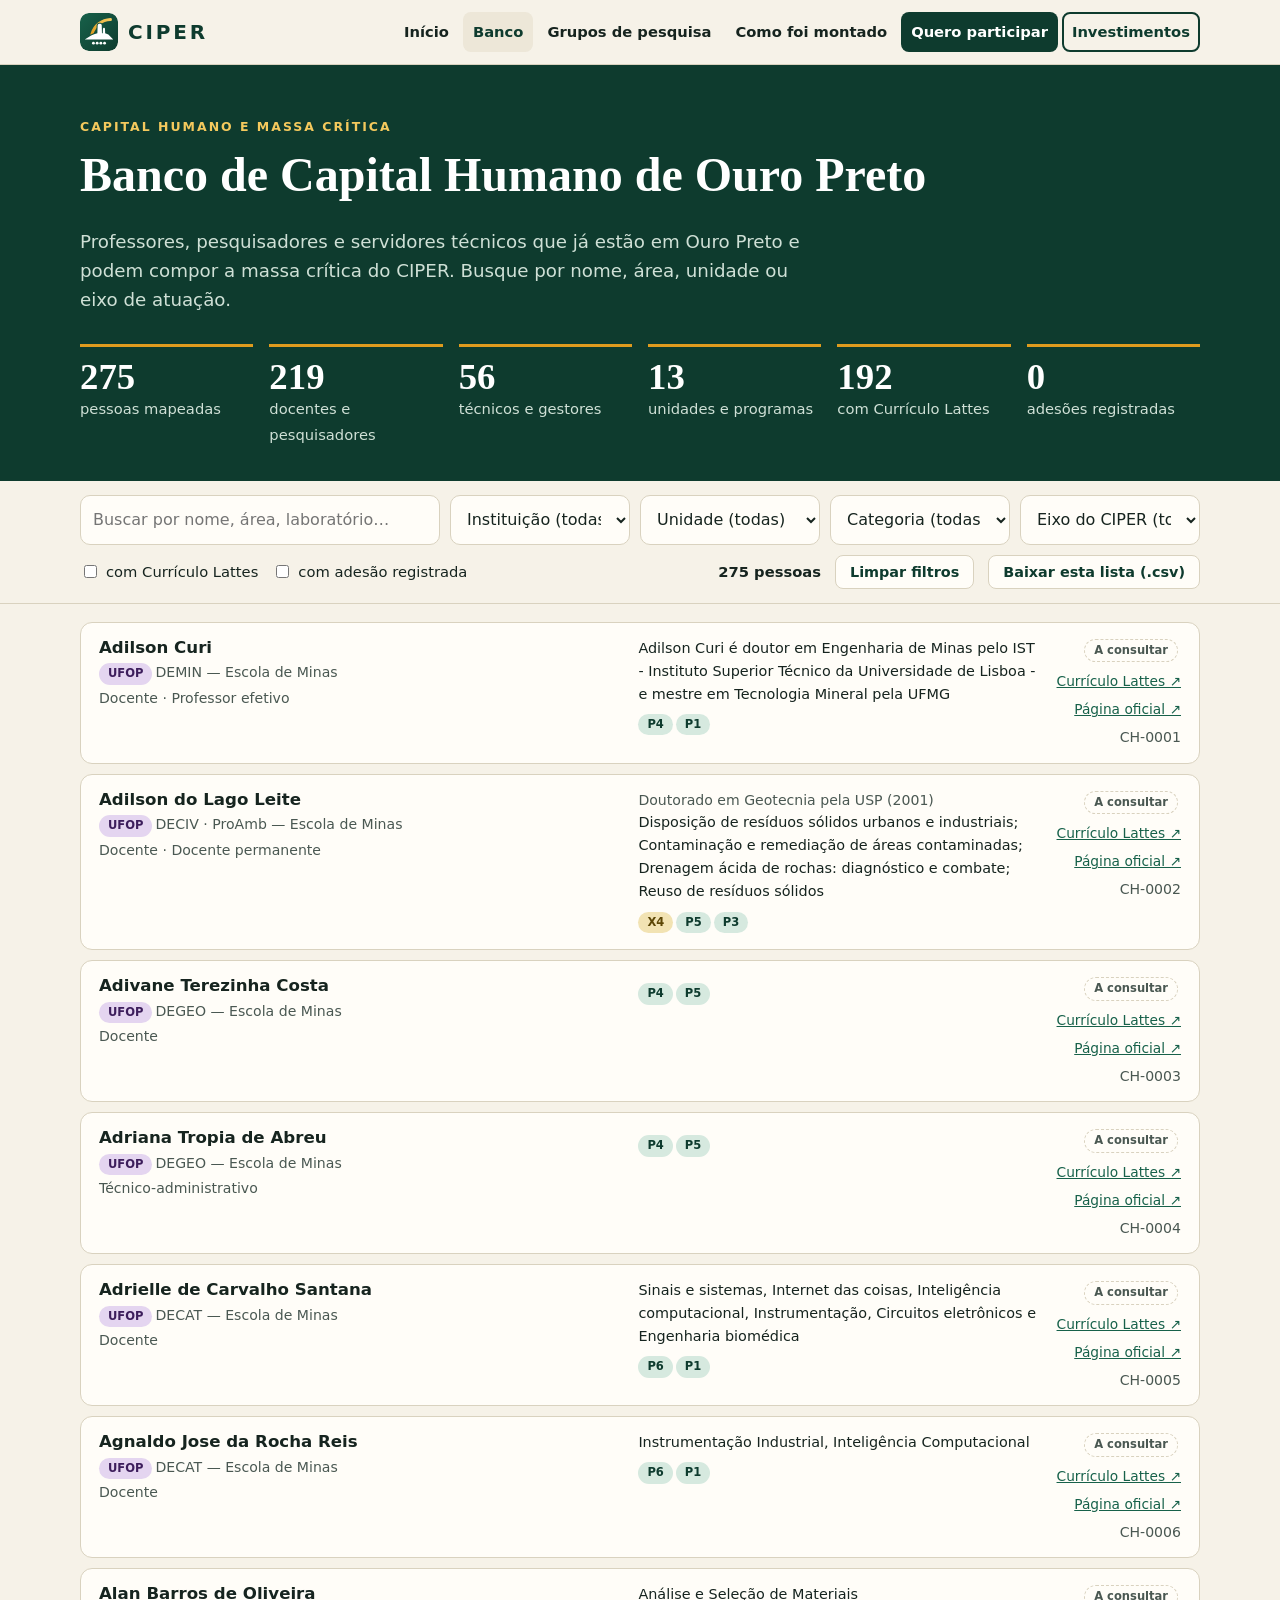
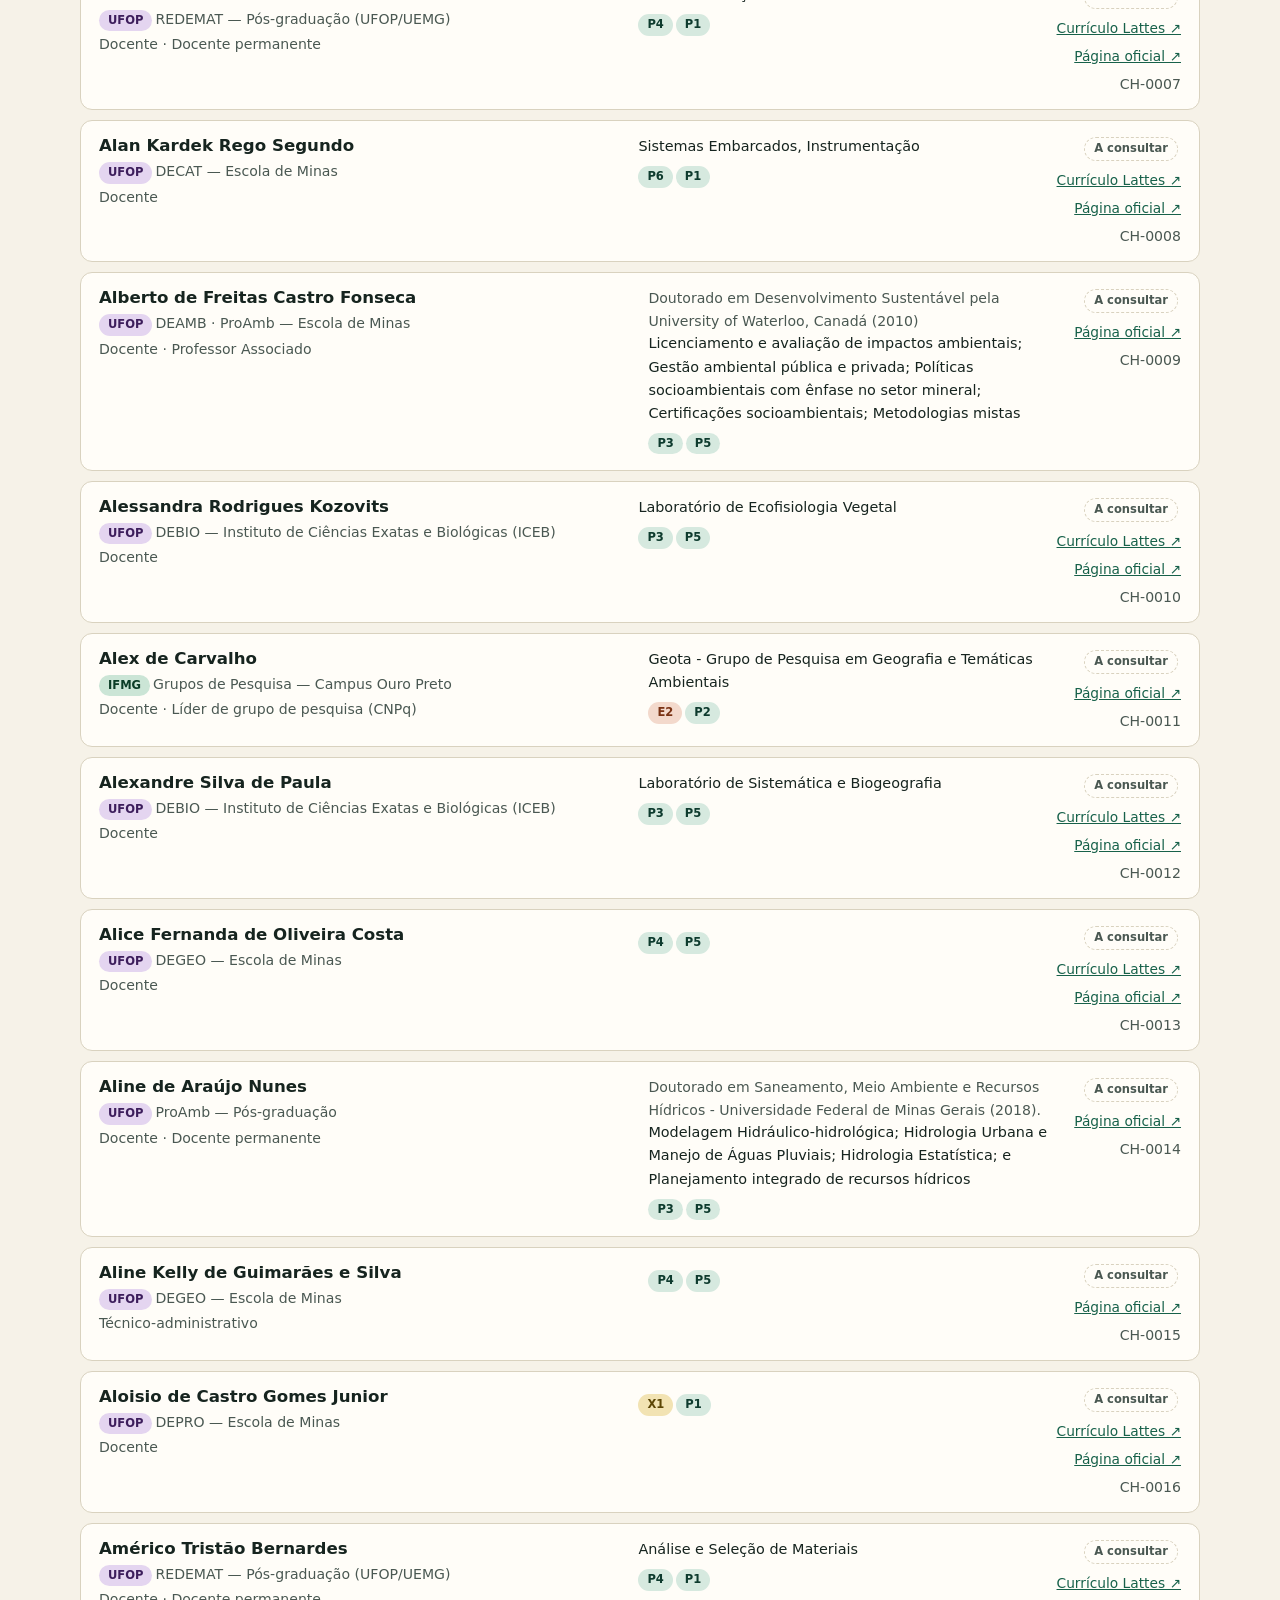
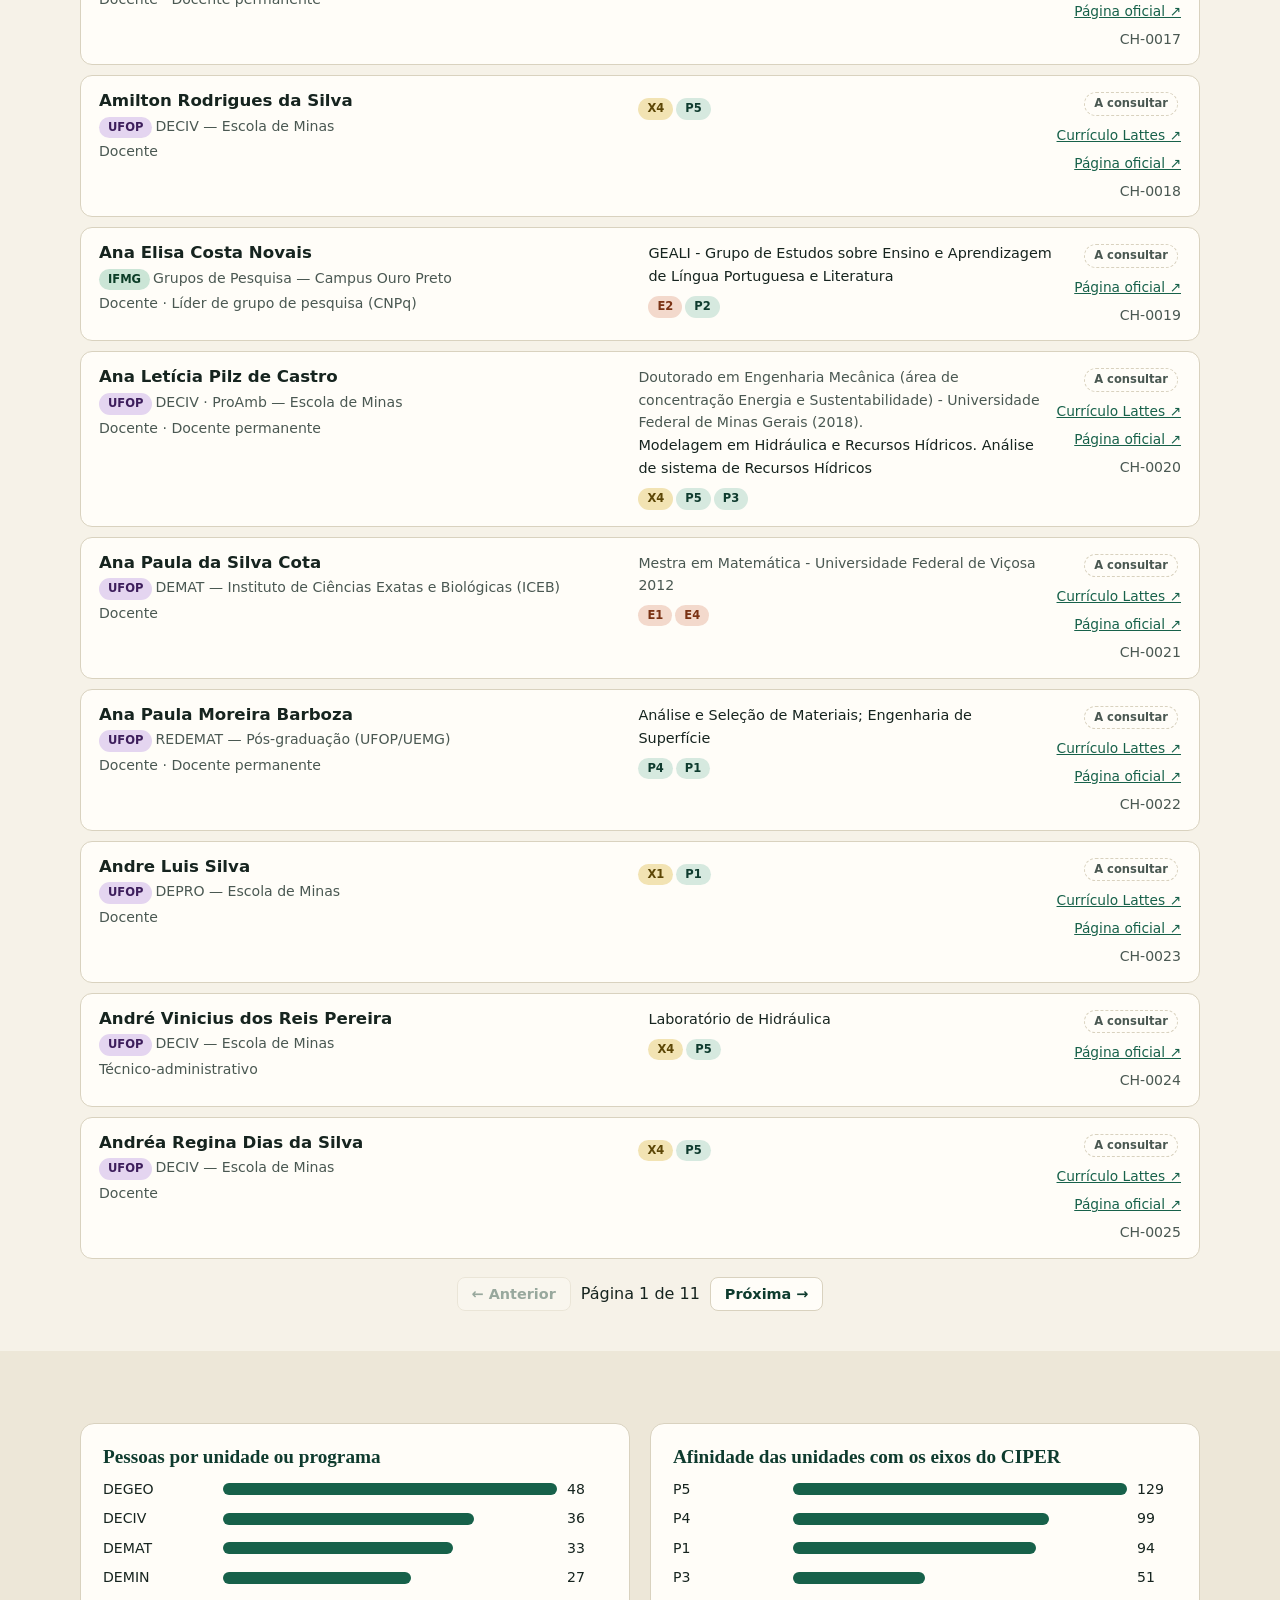
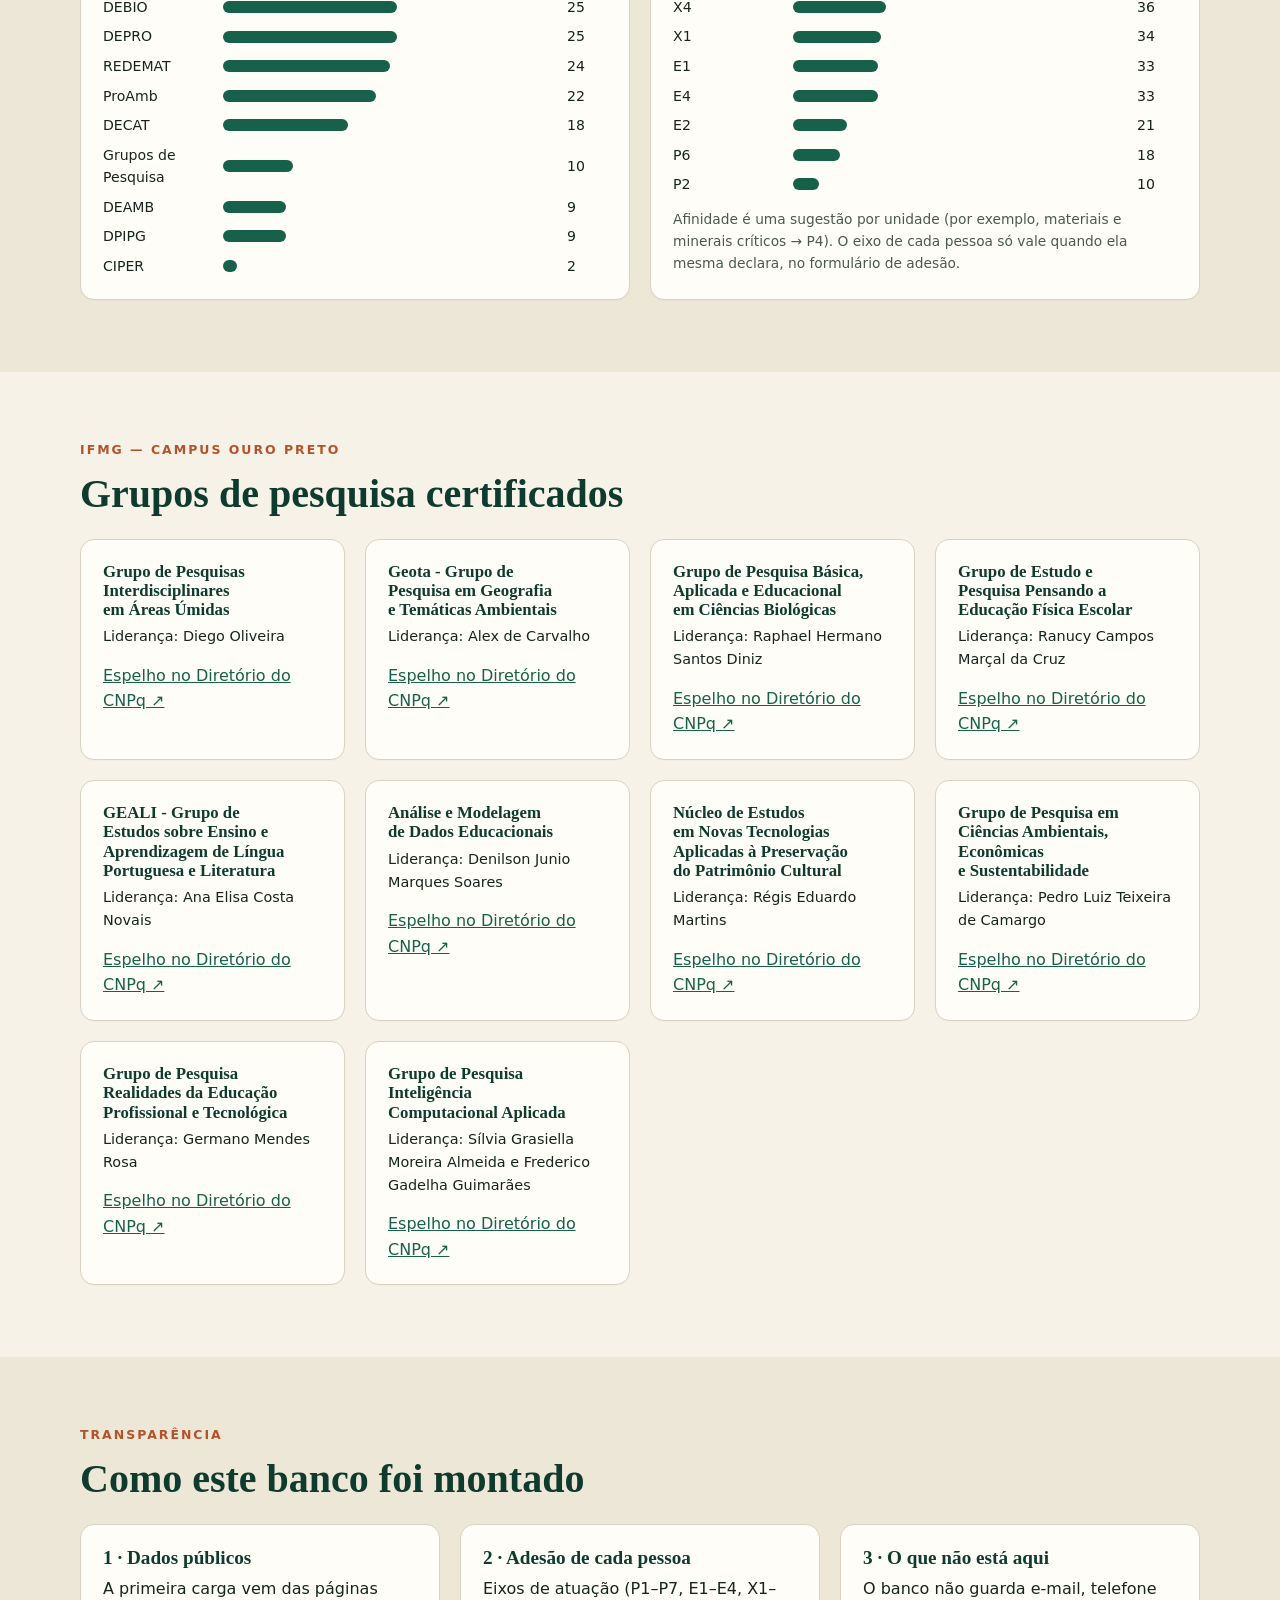
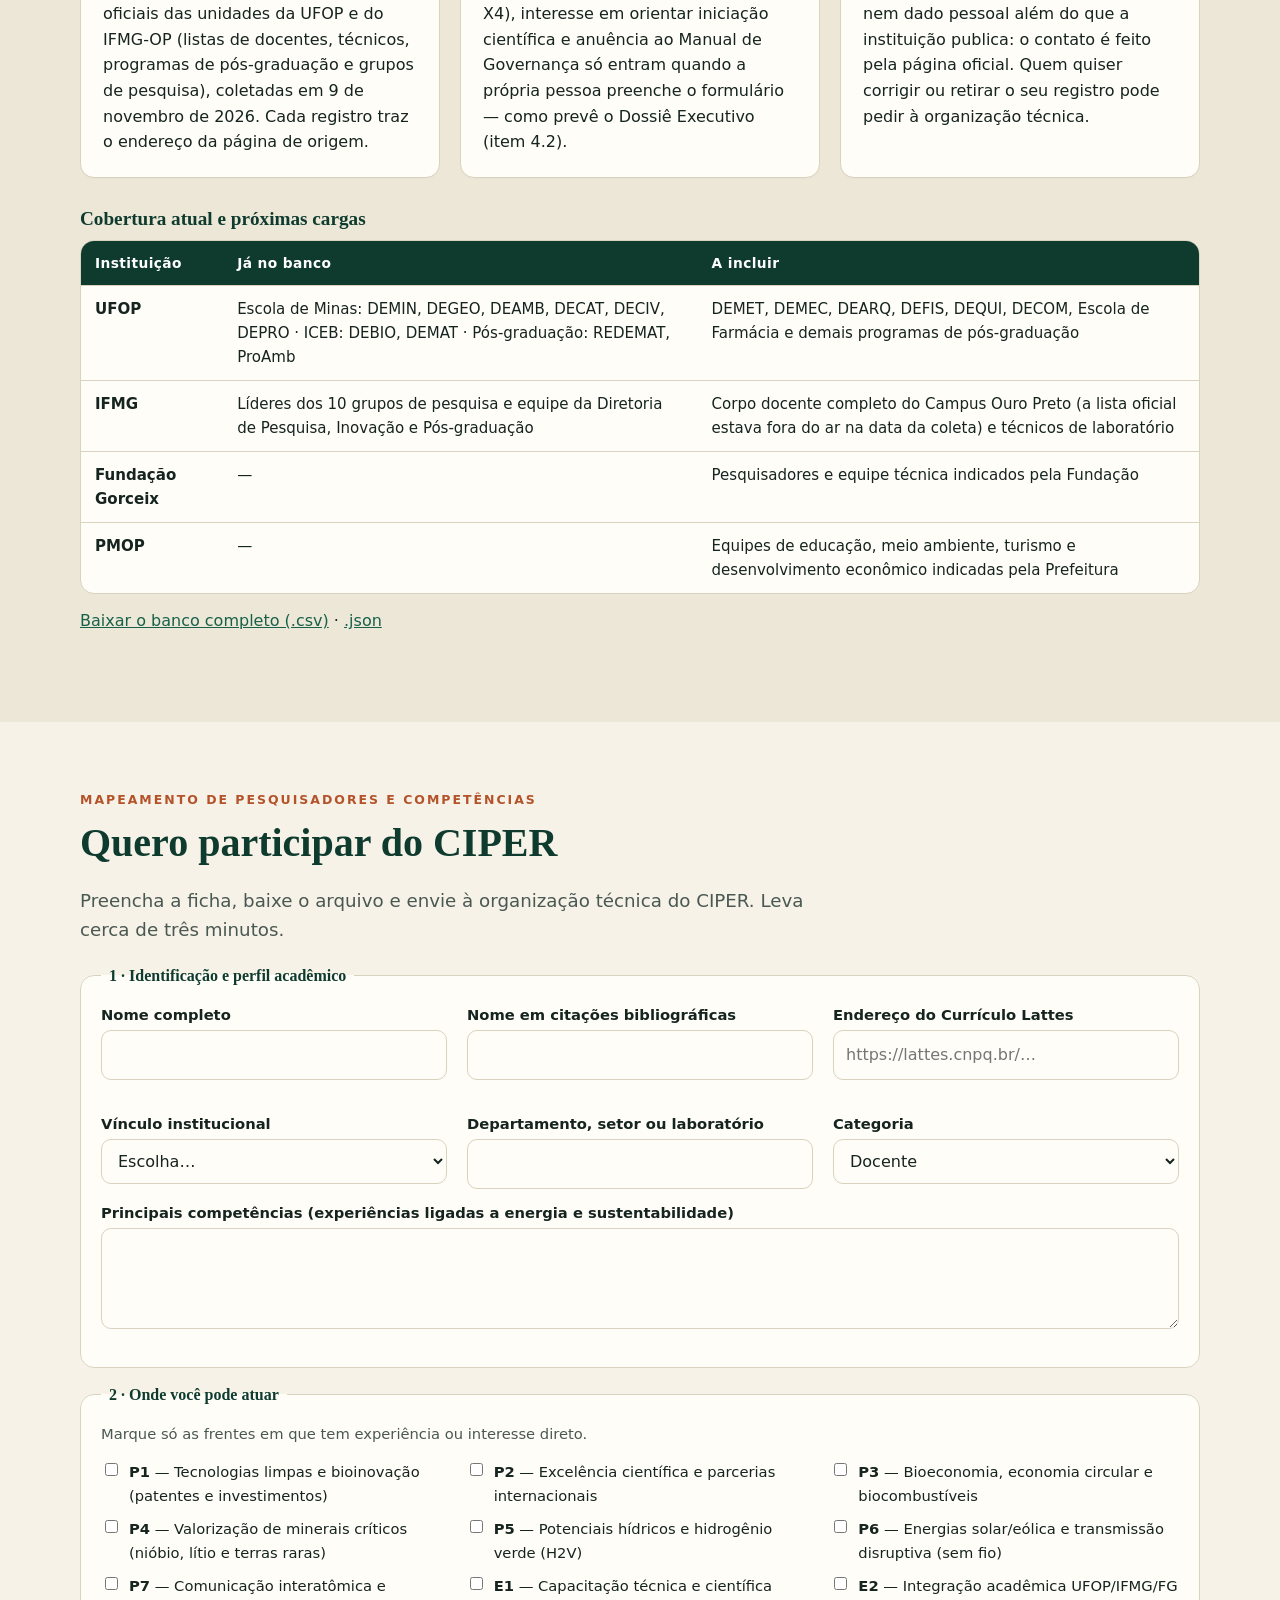
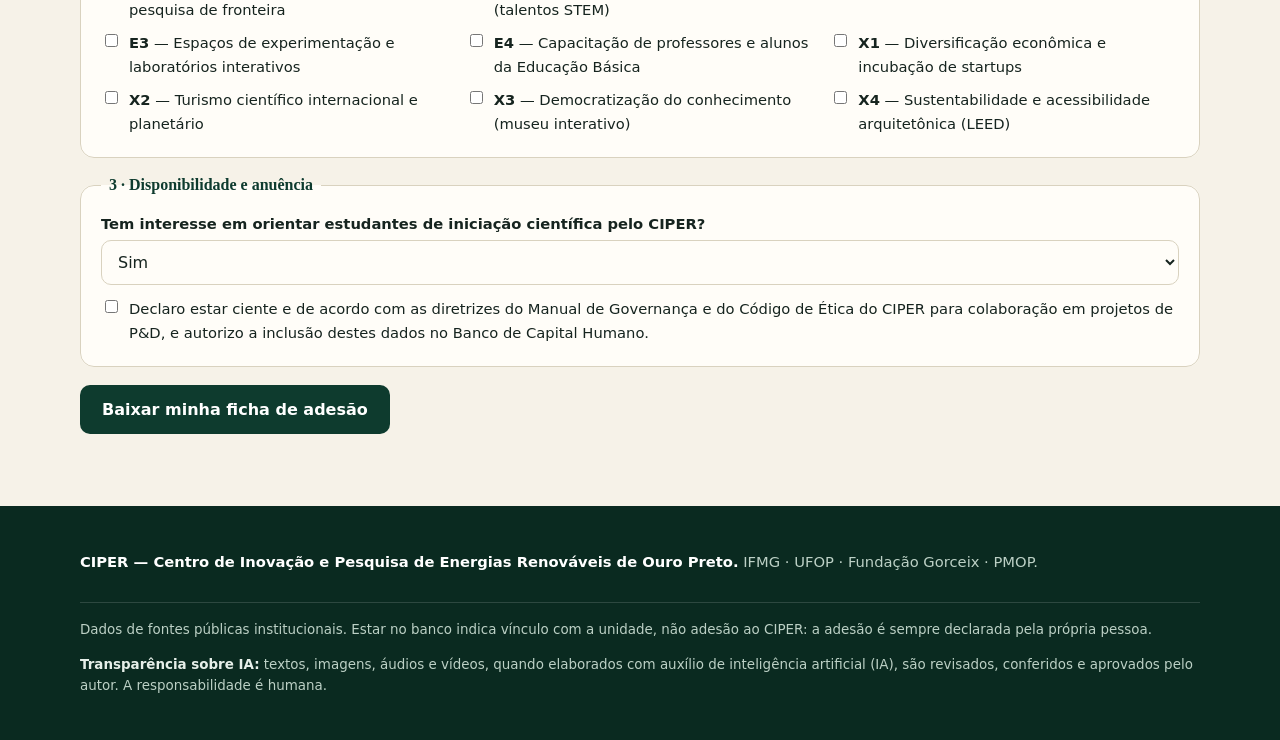
==== commit efee63f1: "feat: aba Investimentos do site do CIPER Pagina investimentos.html com apresentacao para investidore" ====
--- a/capital-humano.html
+++ b/capital-humano.html
@@ -23,6 +23,7 @@
       <a href="#grupos">Grupos de pesquisa</a>
       <a href="#metodo">Como foi montado</a>
       <a class="cta" href="#adesao">Quero participar</a>
+      <a class="cta2" href="investimentos.html">Investimentos</a>
     </nav>
   </div>
 </header>
--- a/assets/css/site.css
+++ b/assets/css/site.css
@@ -36,8 +36,10 @@
 .menu a:hover,.menu a.ativo{background:var(--papel2);color:var(--verde)}
 .menu a.cta{background:var(--verde);color:#fff}
 .menu a.cta:hover{background:var(--verde2);color:#fff}
+.menu a.cta2{border:2px solid var(--verde);color:var(--verde);padding:6px 8px}
+.menu a.cta2:hover,.menu a.cta2.ativo{background:var(--papel2)}
 #abre-menu{display:none;margin-left:auto;background:none;border:1px solid var(--linha);border-radius:8px;padding:8px 12px;font:600 .95rem var(--sans);color:var(--verde)}
-@media (max-width:1140px){
+@media (max-width:1200px){
   #abre-menu{display:block}
   .menu{display:none;position:absolute;left:0;right:0;top:64px;background:var(--papel);border-bottom:1px solid var(--linha);padding:10px 20px 16px;flex-direction:column}
   .menu.aberto{display:flex}
@@ -190,4 +192,16 @@
 .form .checks label{font-weight:400;display:flex;gap:8px;align-items:flex-start}
 .aviso{background:#FFF7DC;border:1px solid #EAD58A;border-radius:12px;padding:14px 16px;font-size:.92rem}
 .vazio{padding:40px;text-align:center;color:var(--tinta2);border:1px dashed var(--linha);border-radius:12px}
+/* ===== Investimentos ===== */
+.texto-inv{max-width:820px}
+.texto-inv h3{font-size:1.35rem;margin-top:1.6em}
+.falas{display:grid;grid-template-columns:repeat(auto-fit,minmax(300px,1fr));gap:20px;margin-top:28px;align-items:start}
+.fonte{font-size:.88rem;color:var(--tinta2)}
+.fala-lista{list-style:none;margin:6px 0 12px;padding:0}
+.fala-lista li{padding:11px 0;border-top:1px dashed var(--linha);font-size:.95rem}
+.fala-lista b{display:block;font-size:.8rem;letter-spacing:.06em;text-transform:uppercase;color:var(--terra);margin-bottom:3px}
+.fala-lista q{font-family:var(--serifa);font-style:italic;color:var(--verde)}
+.fala-lista .t{float:right;margin:0 0 4px 10px;font:700 .8rem/1 var(--sans);background:var(--verde);color:#fff;border-radius:6px;padding:6px 8px;text-decoration:none;white-space:nowrap}
+.fala-lista .t:hover{background:var(--verde2)}
+
 @media print{.topo,.filtros,.pag,footer,.botoes{display:none}}
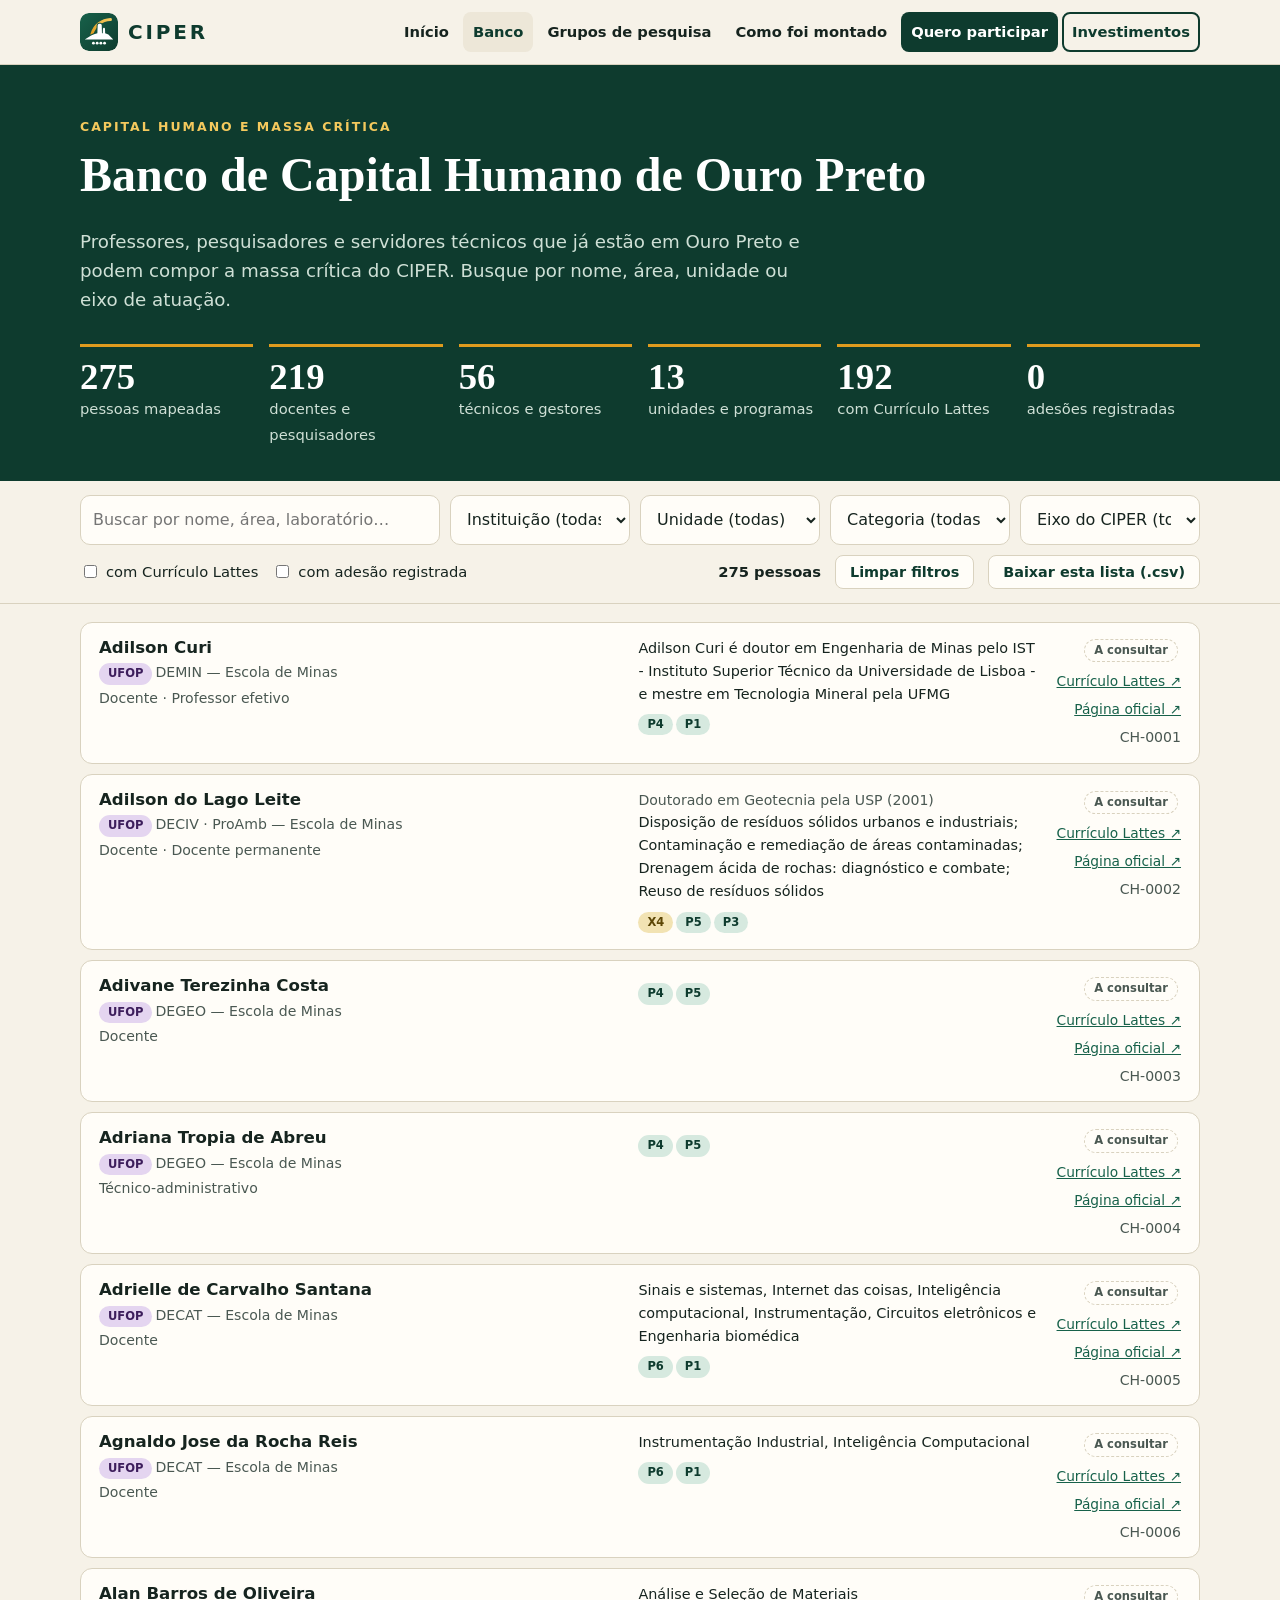
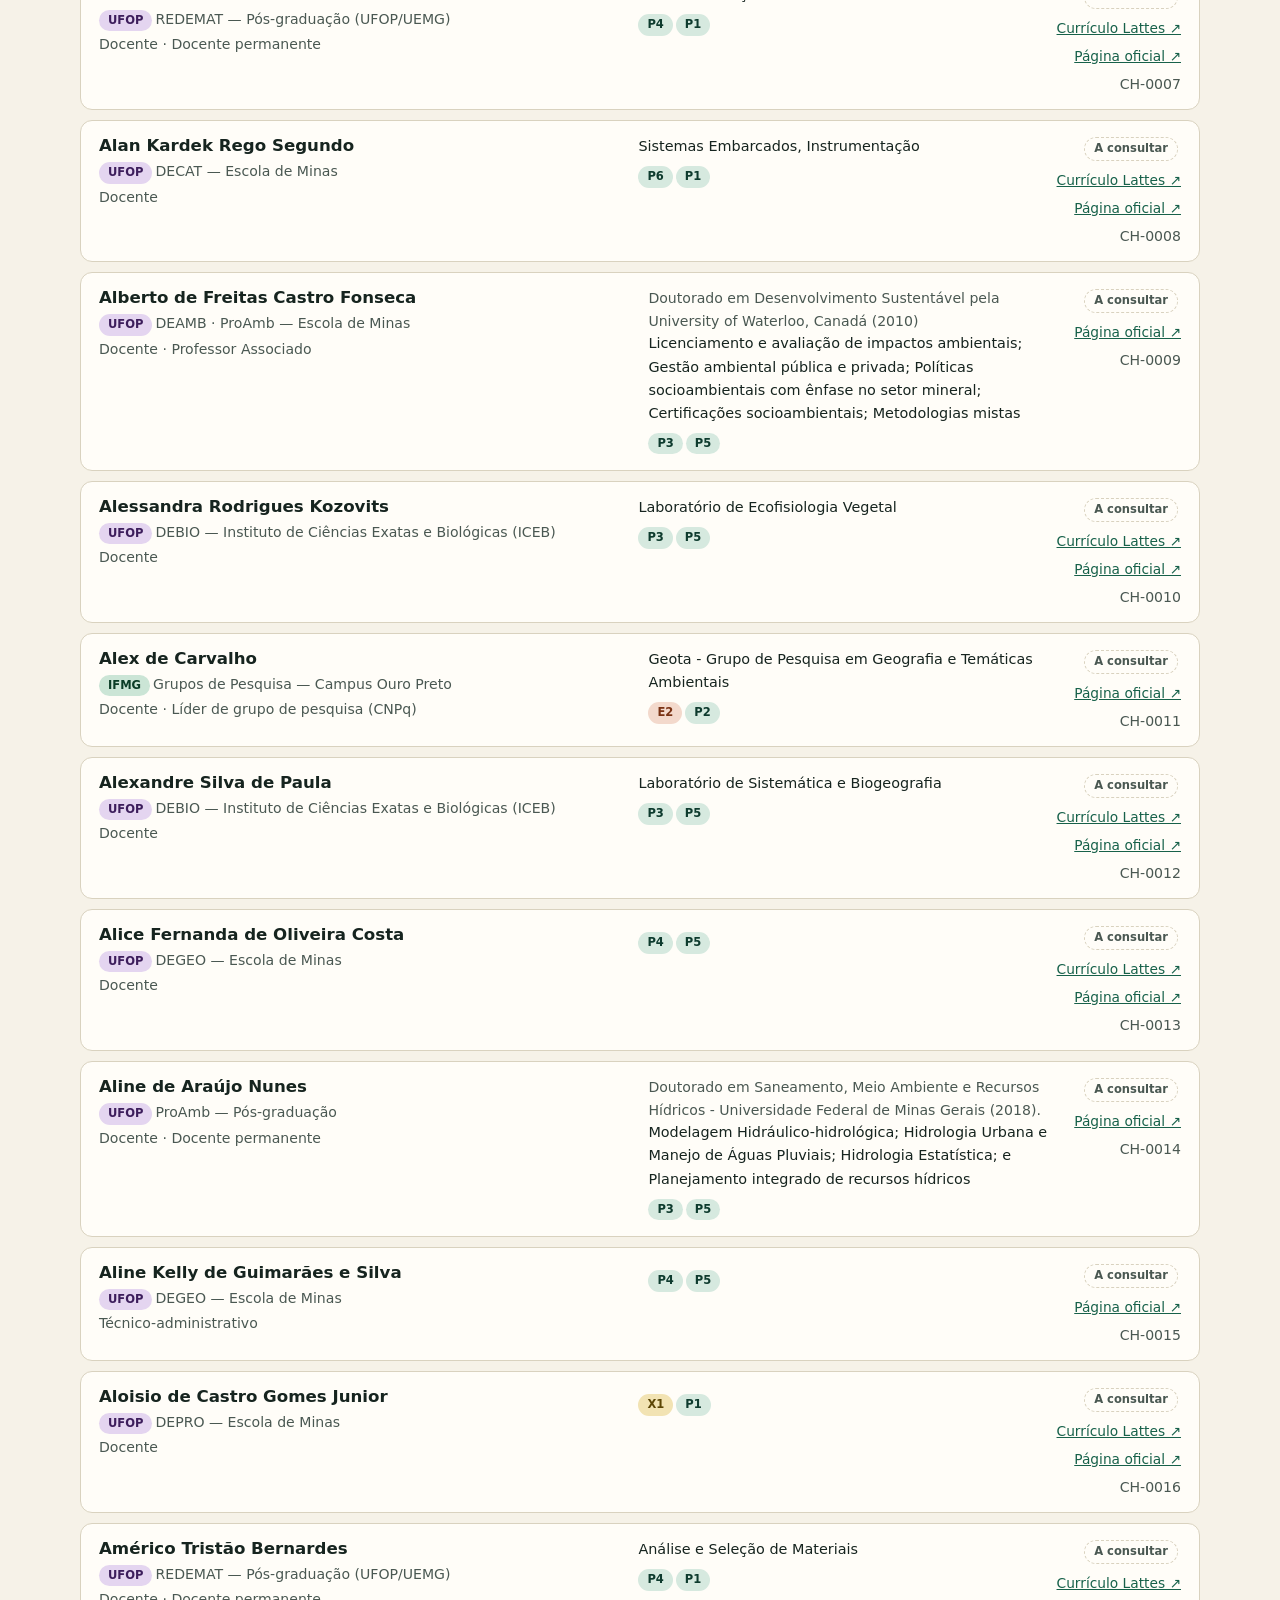
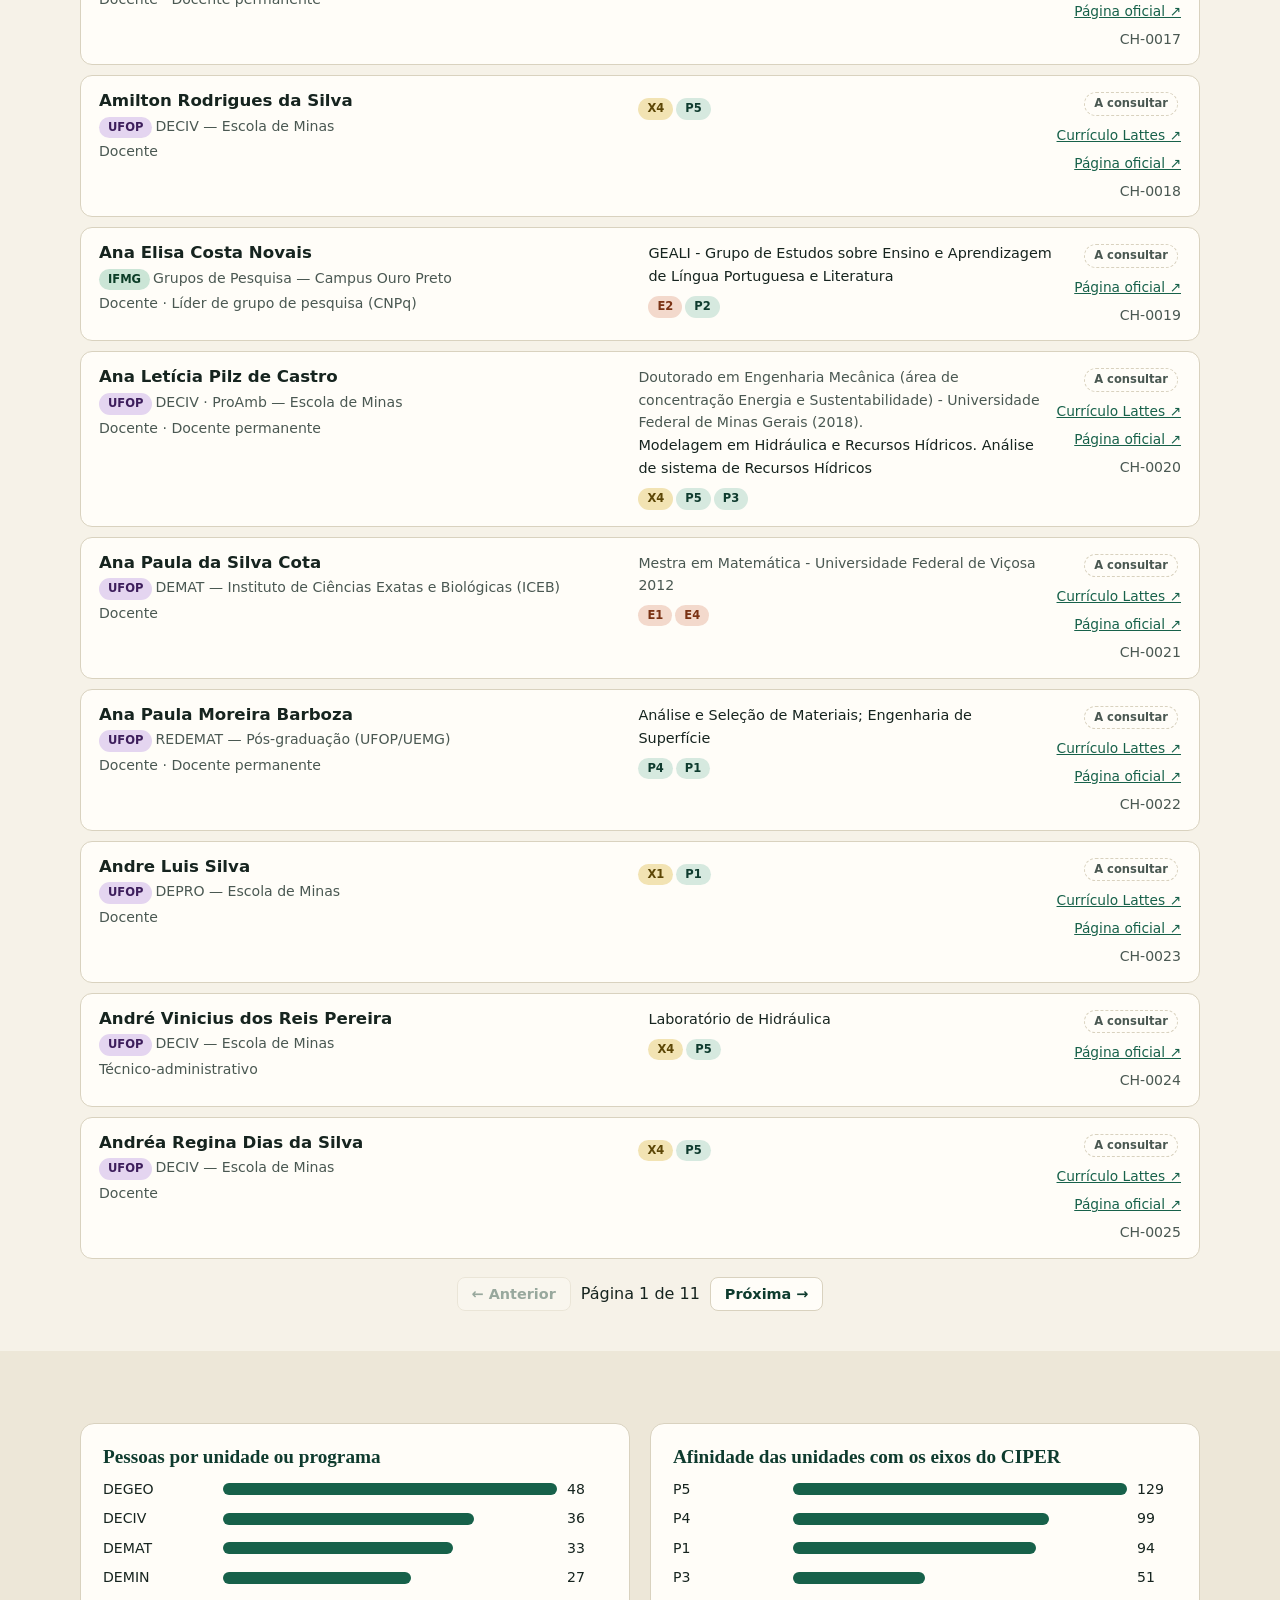
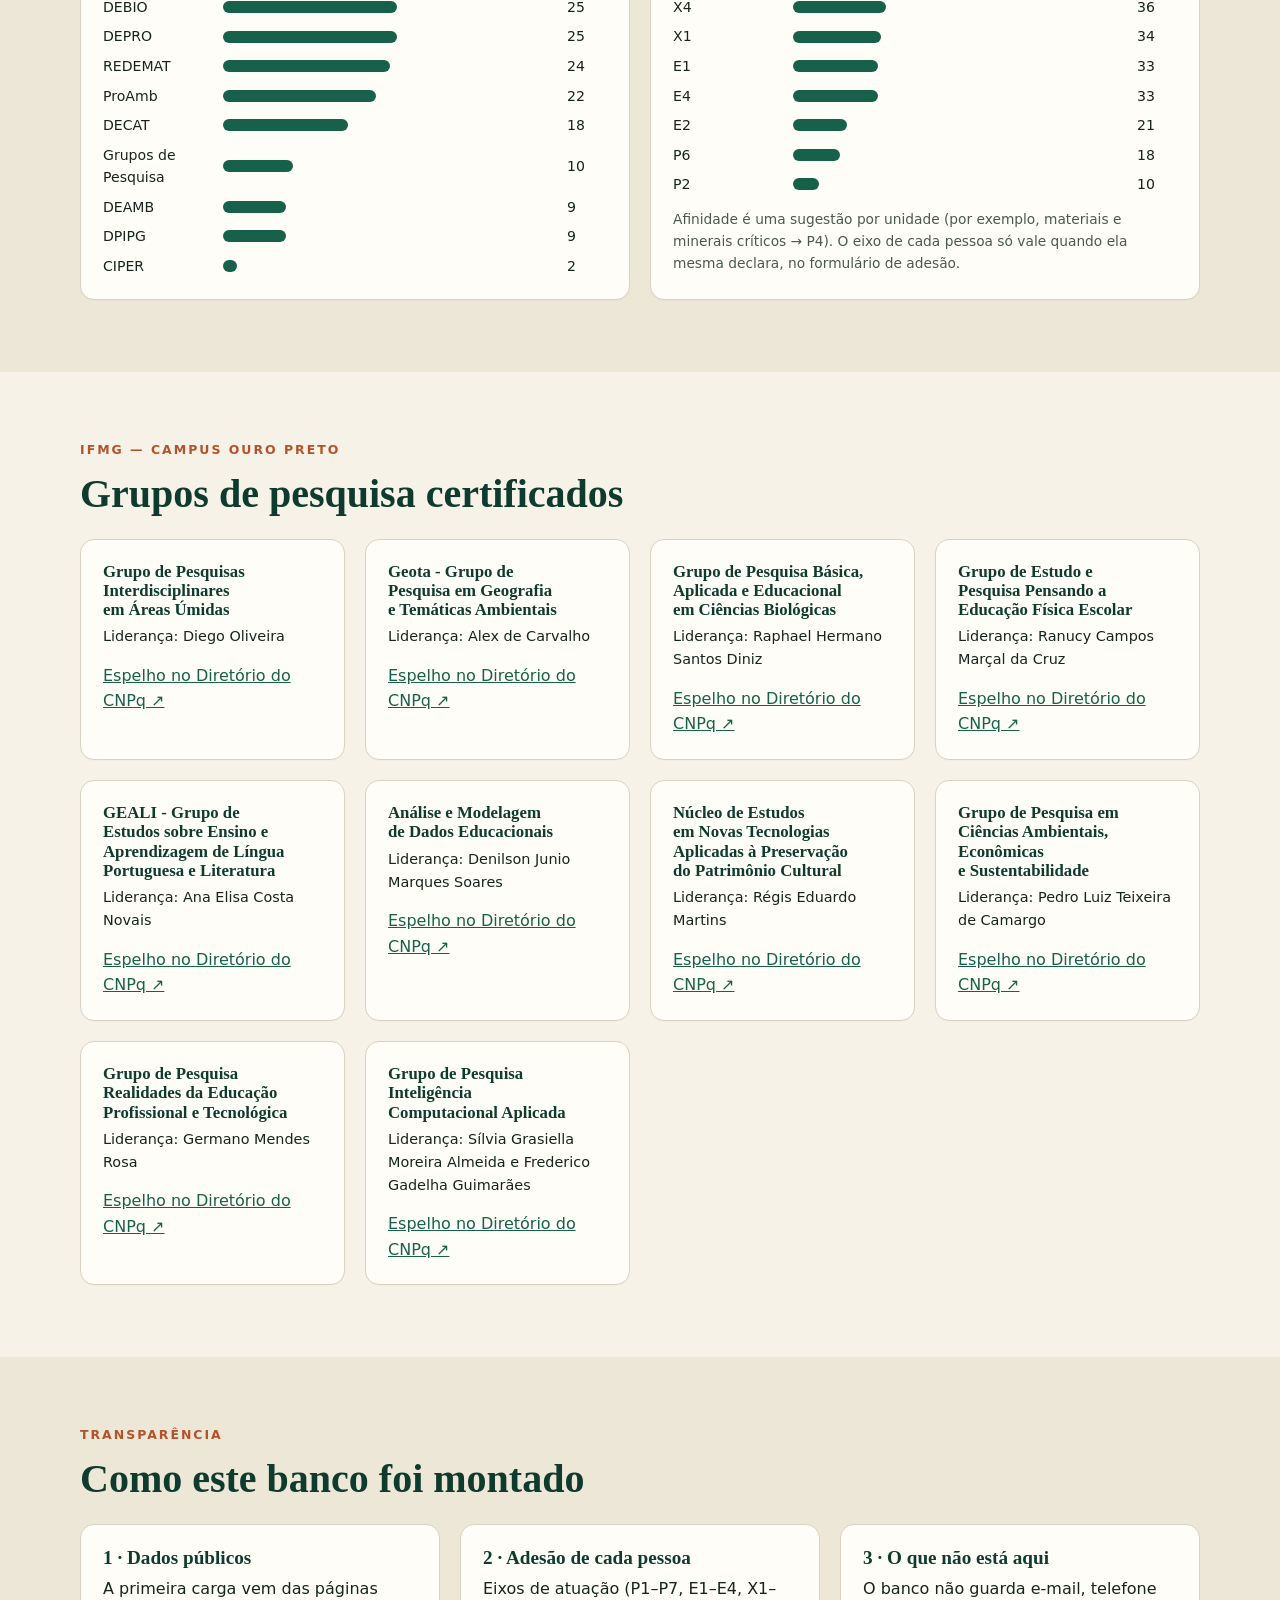
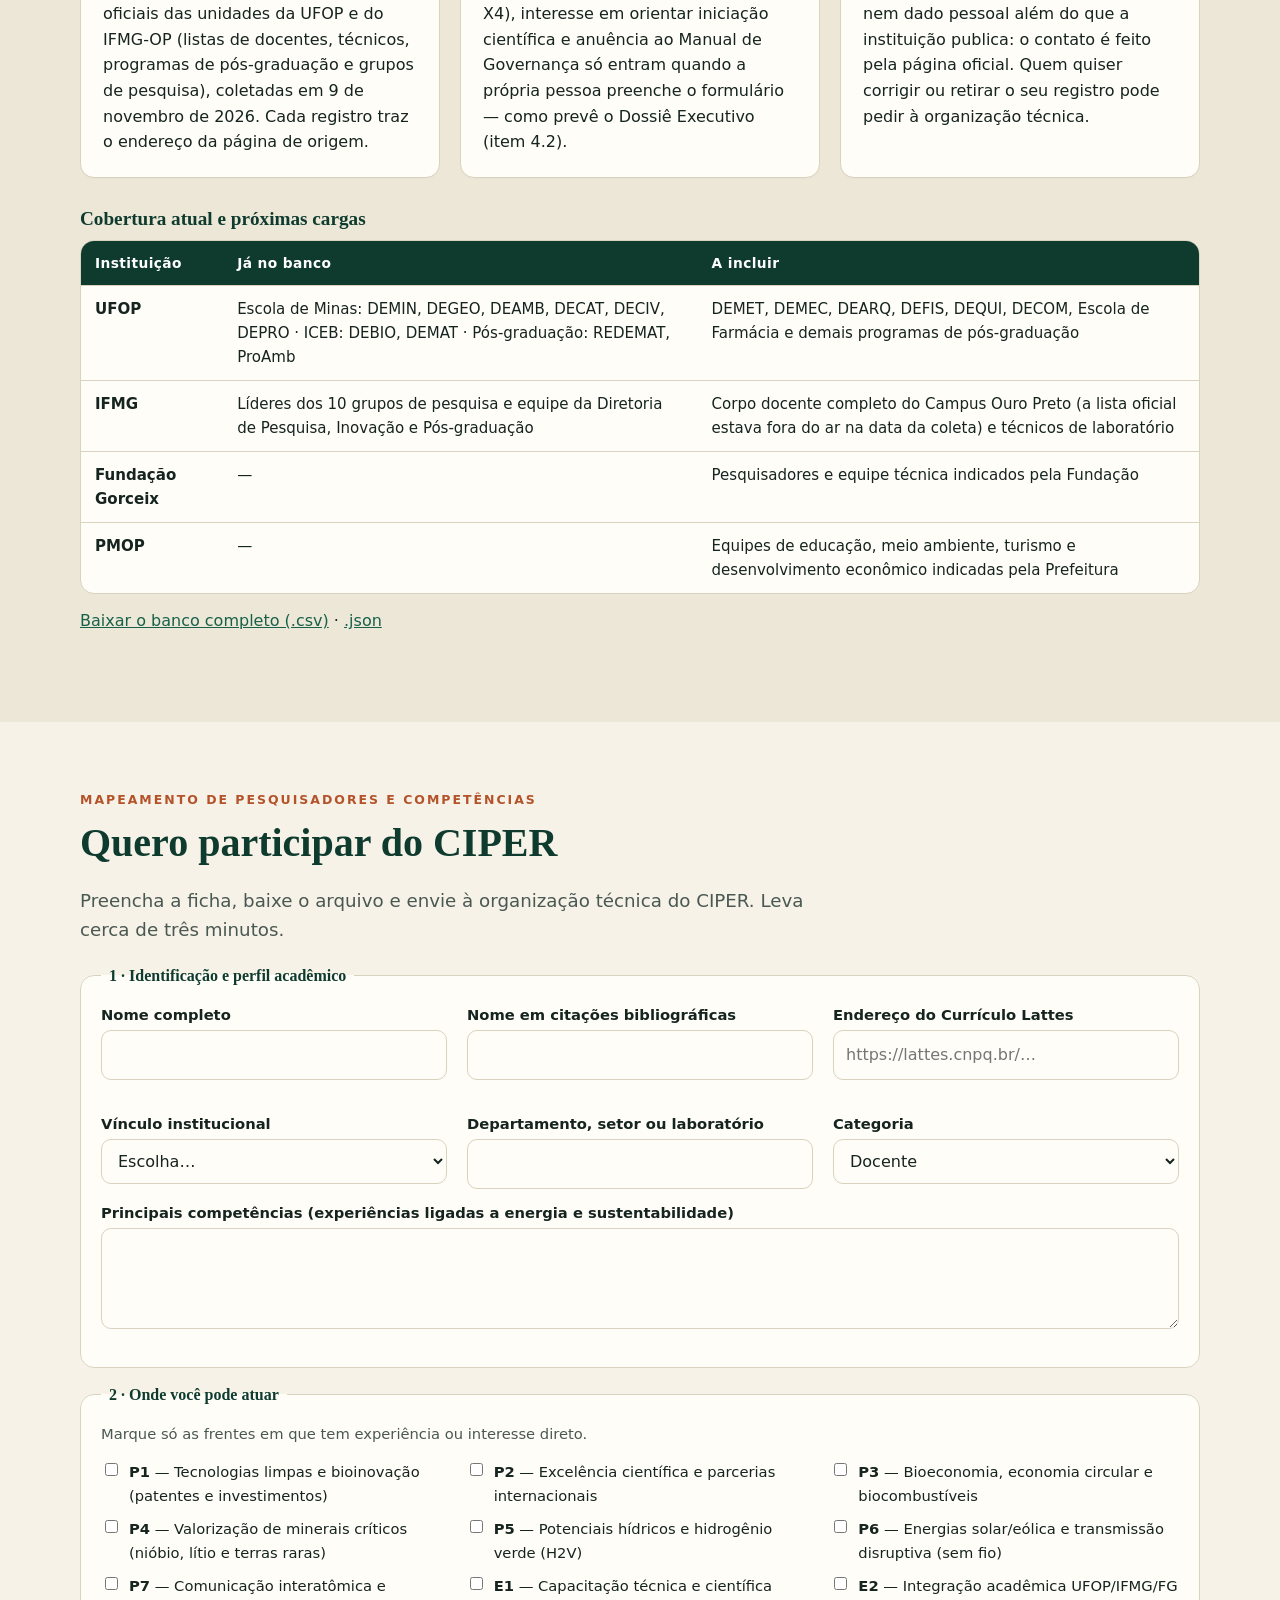
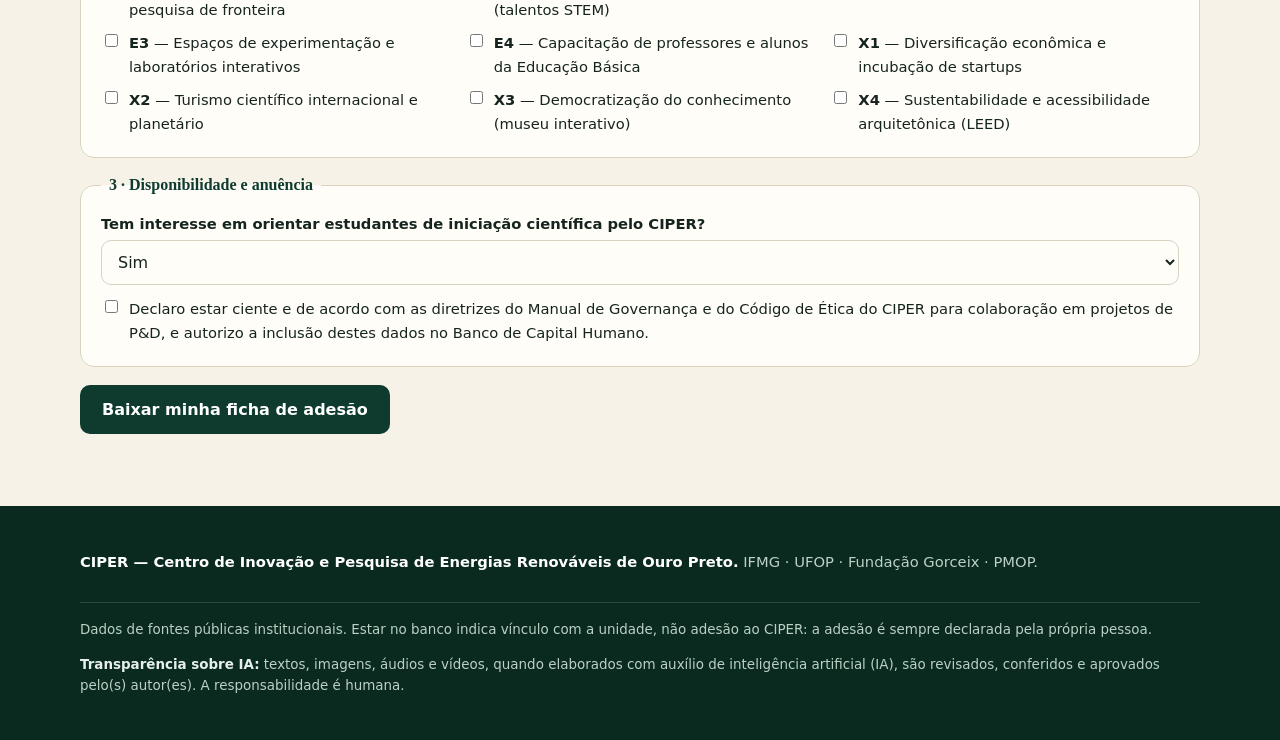
==== commit e4f944e4: "fix: Nota de IA padrao e Escola de Farmacia na aba Investimentos Nota de IA de index e capital-human" ====
--- a/capital-humano.html
+++ b/capital-humano.html
@@ -142,7 +142,7 @@
   <div class="wrap">
     <p><strong style="color:#fff">CIPER — Centro de Inovação e Pesquisa de Energias Renováveis de Ouro Preto.</strong> IFMG · UFOP · Fundação Gorceix · PMOP.</p>
     <p class="fim">Dados de fontes públicas institucionais. Estar no banco indica vínculo com a unidade, não adesão ao CIPER: a adesão é sempre declarada pela própria pessoa.</p>
-    <p class="nota-ia"><strong>Transparência sobre IA:</strong> textos, imagens, áudios e vídeos, quando elaborados com auxílio de inteligência artificial (IA), são revisados, conferidos e aprovados pelo autor. A responsabilidade é humana.</p>
+    <p class="nota-ia"><strong>Transparência sobre IA:</strong> textos, imagens, áudios e vídeos, quando elaborados com auxílio de inteligência artificial (IA), são revisados, conferidos e aprovados pelo(s) autor(es). A responsabilidade é humana.</p>
   </div>
 </footer>
 
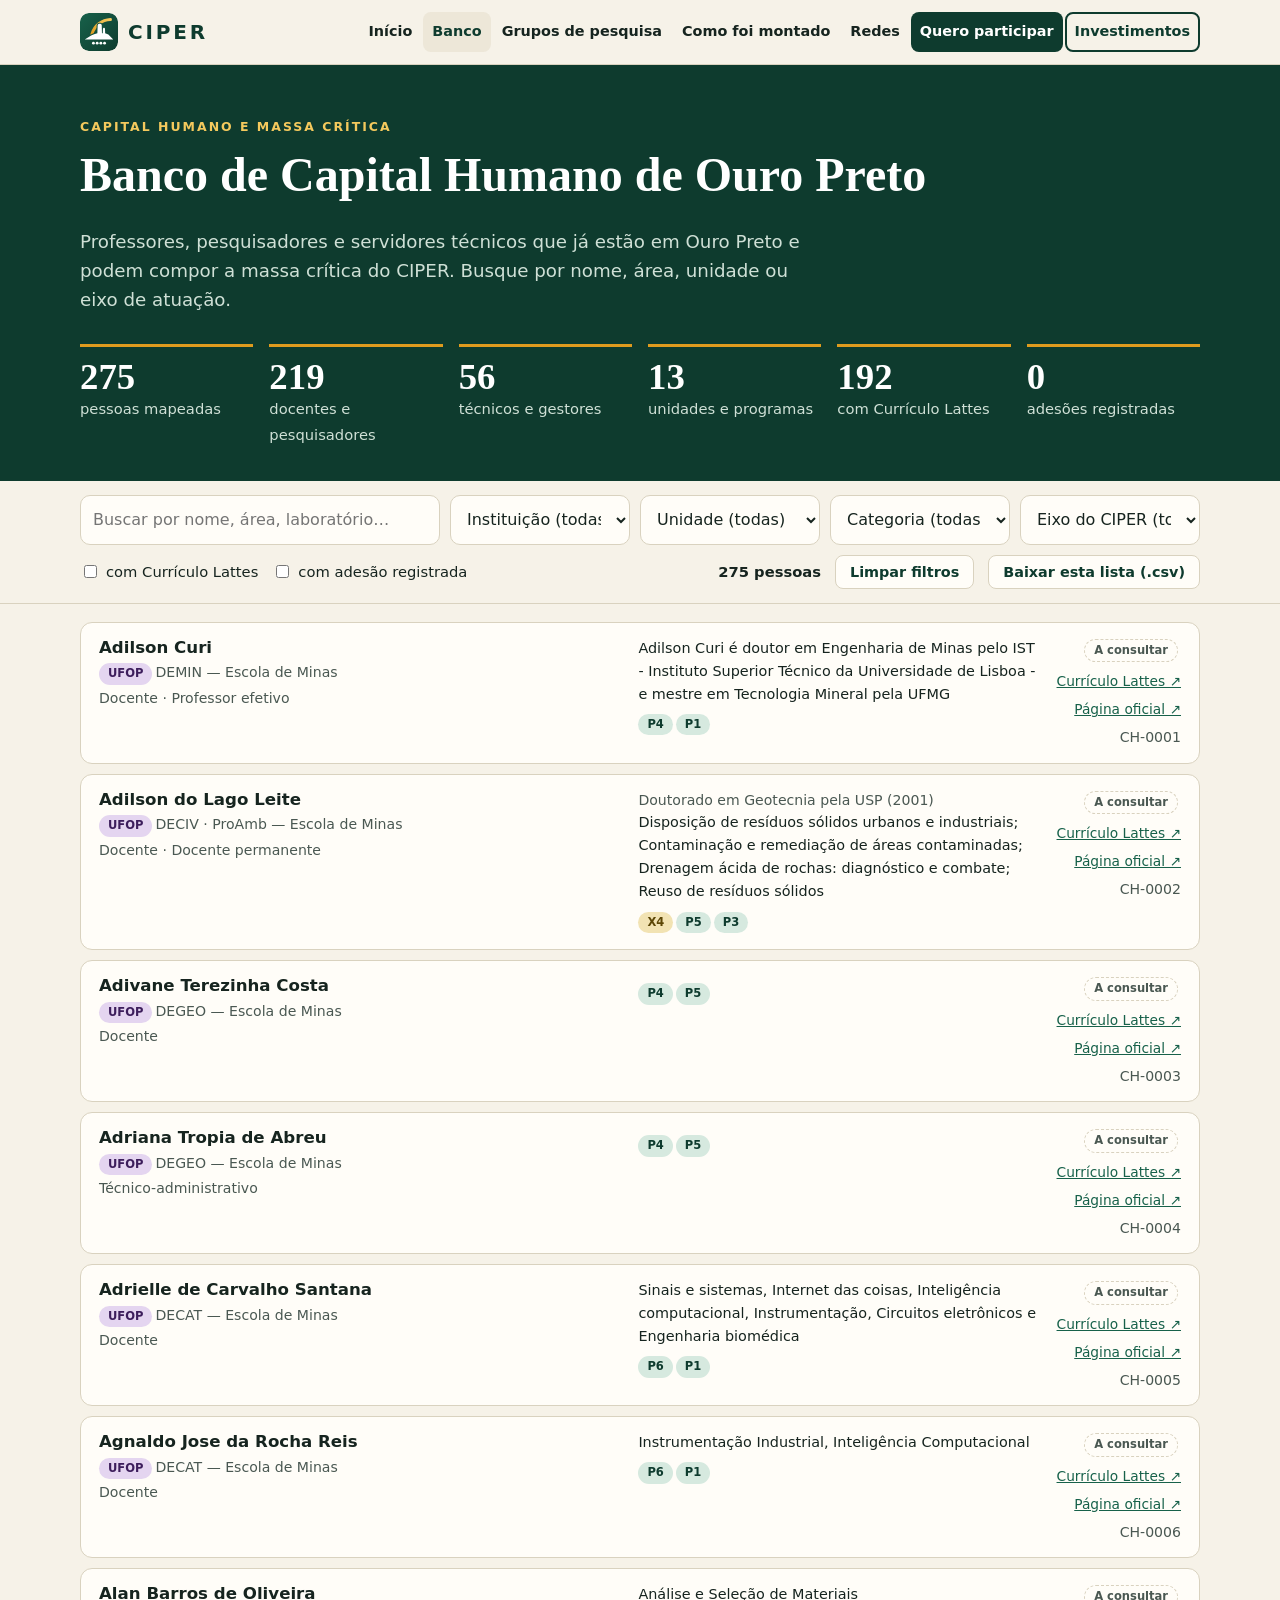
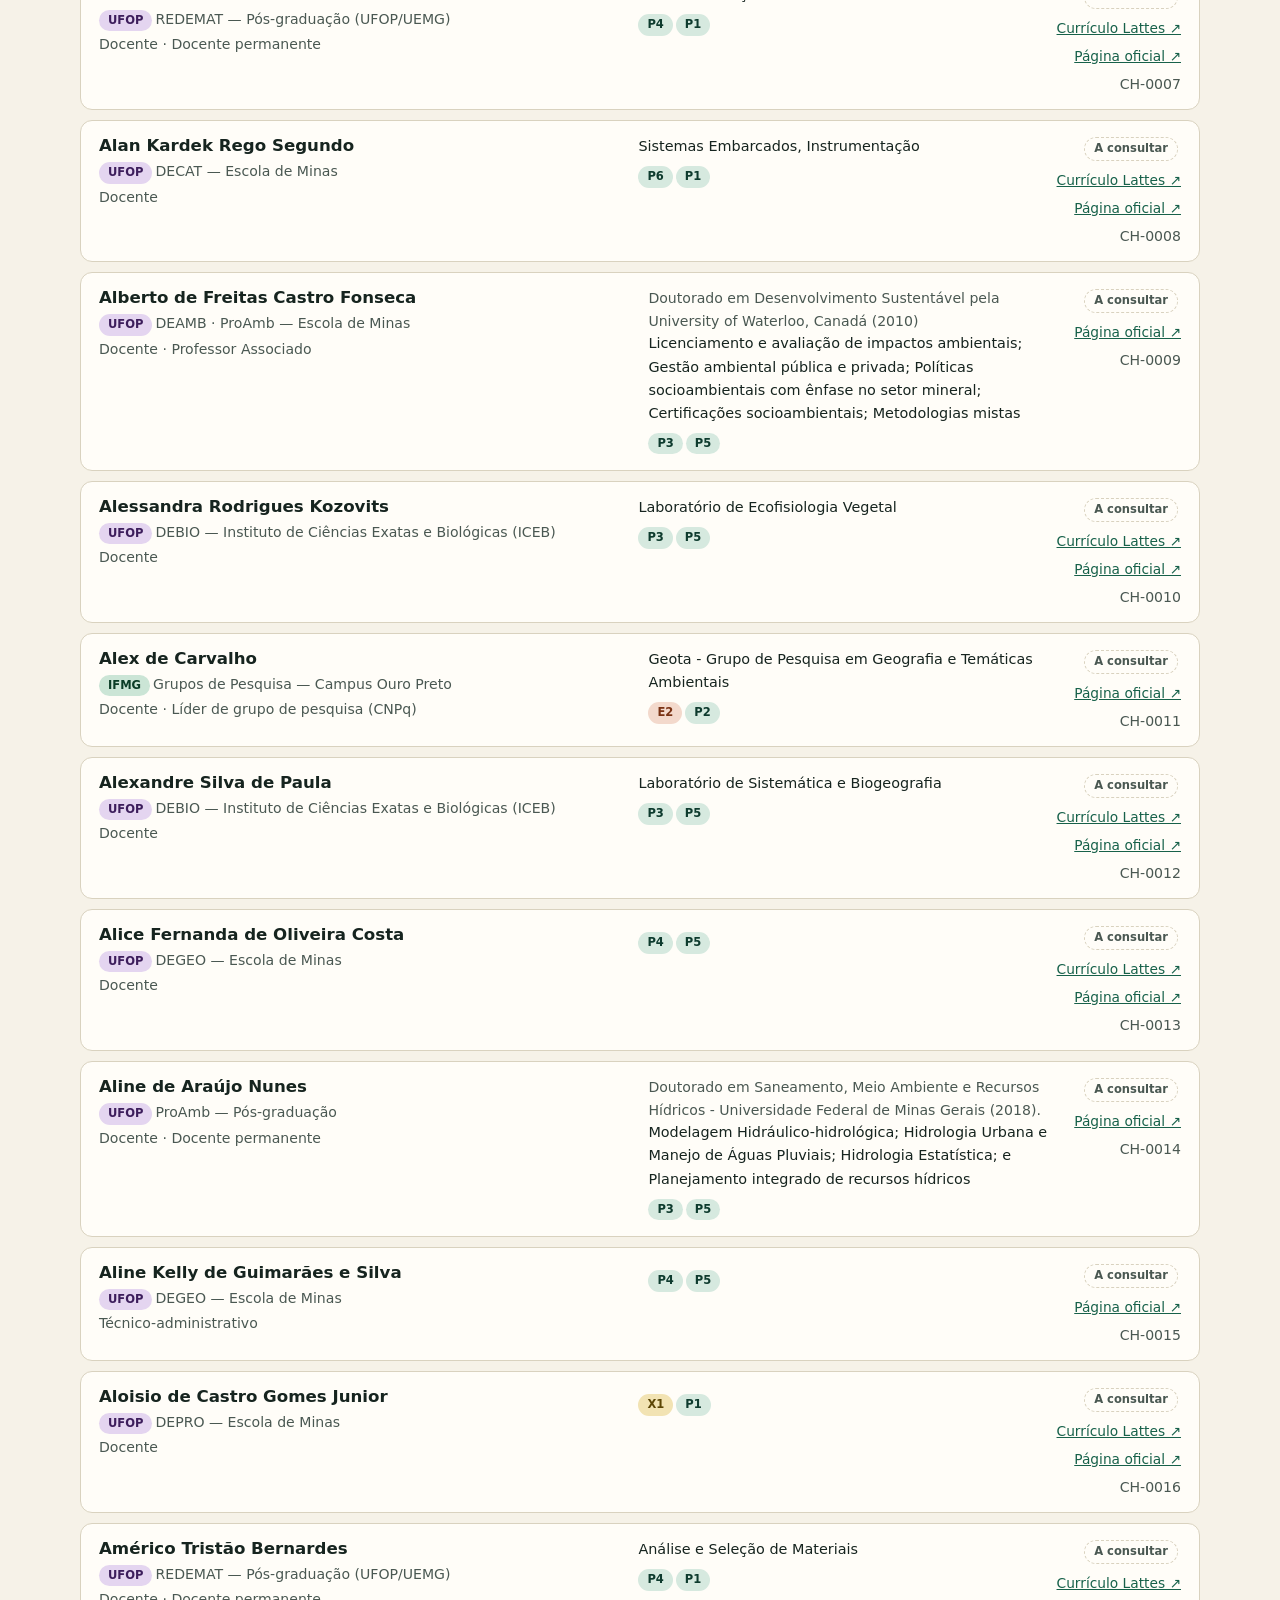
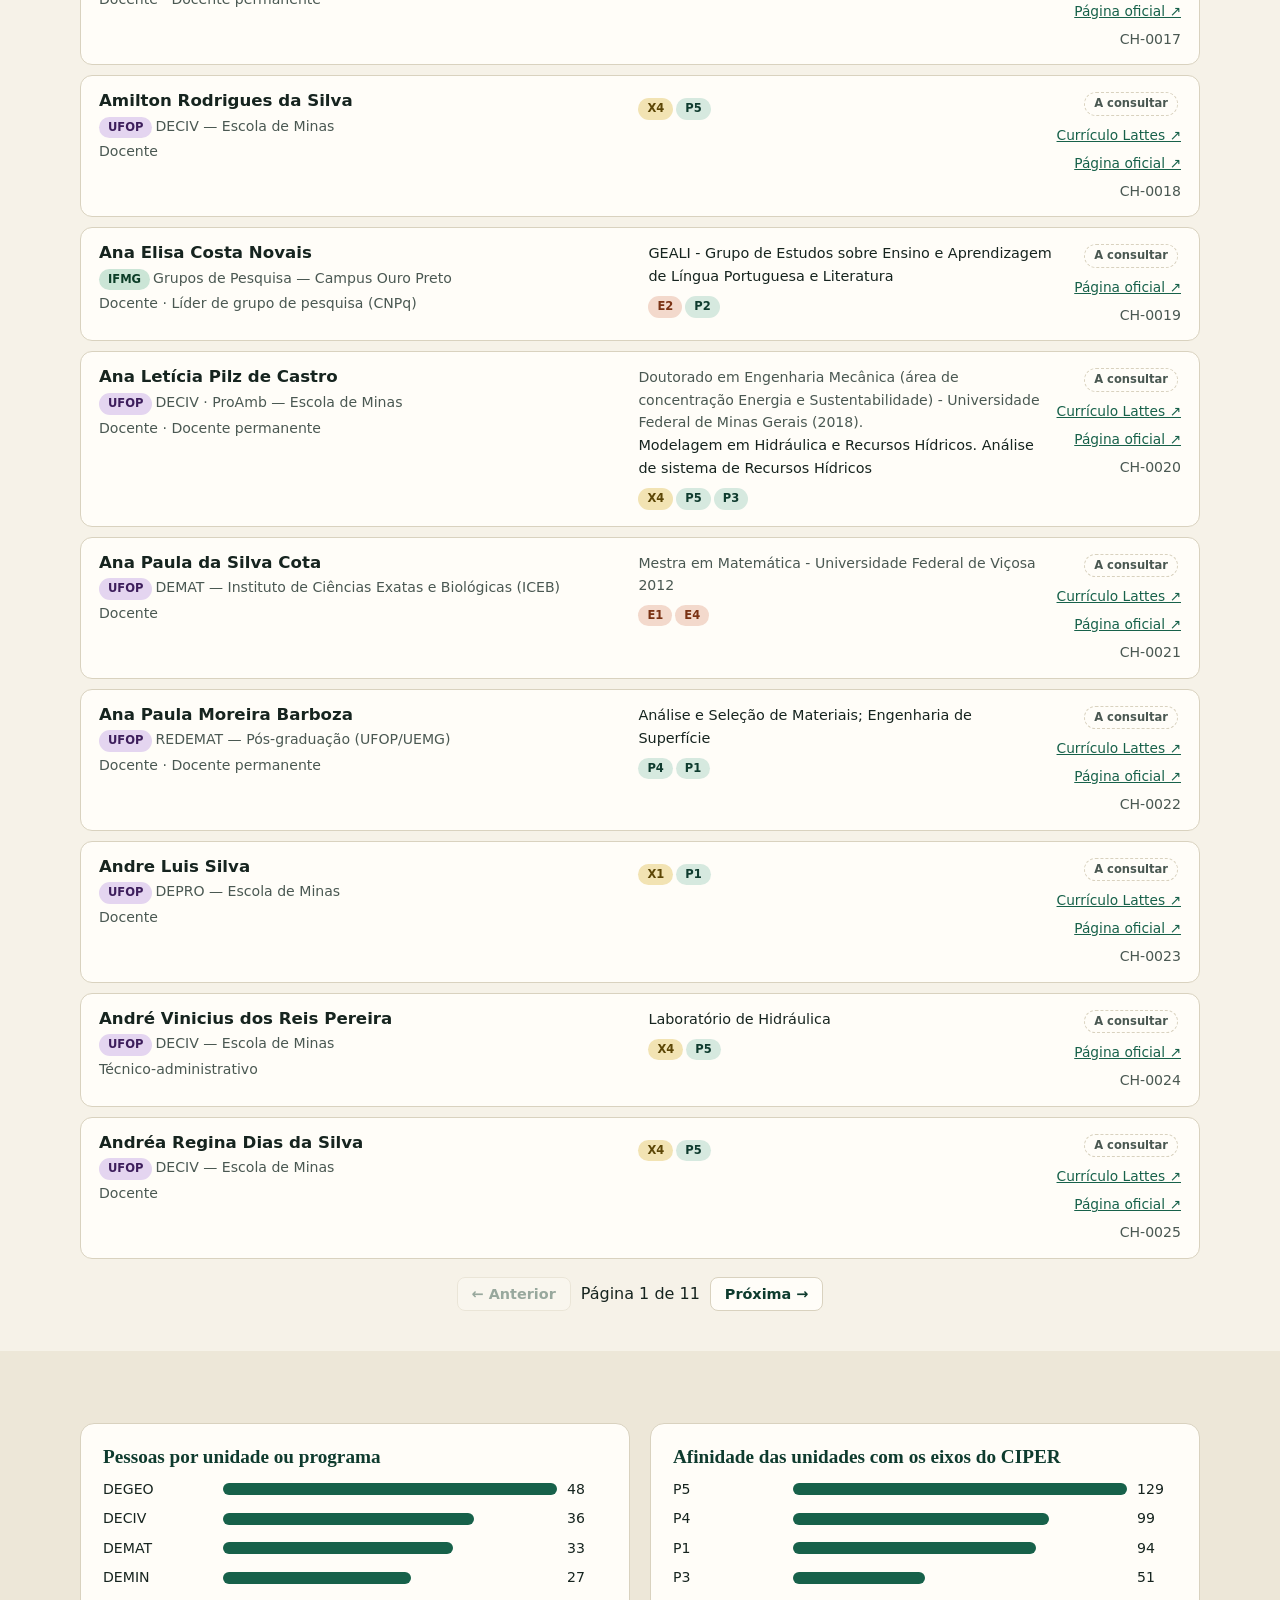
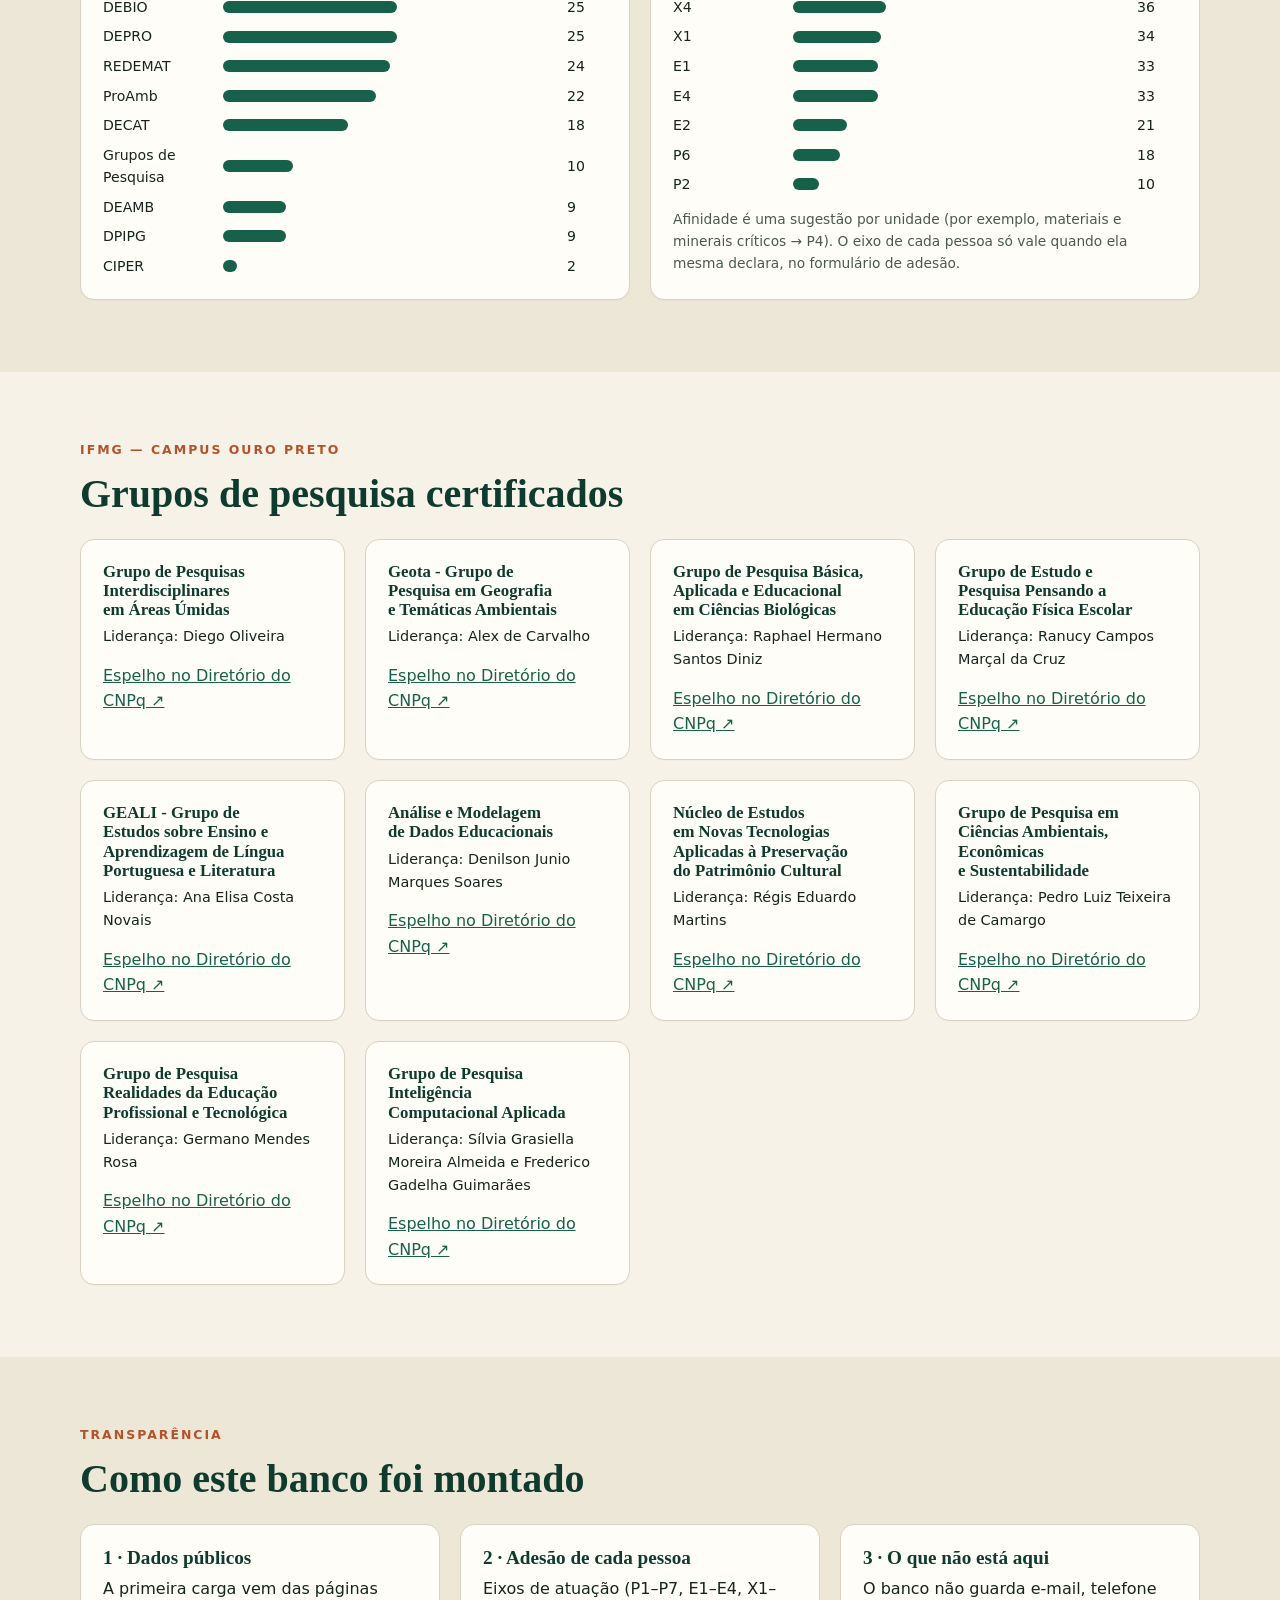
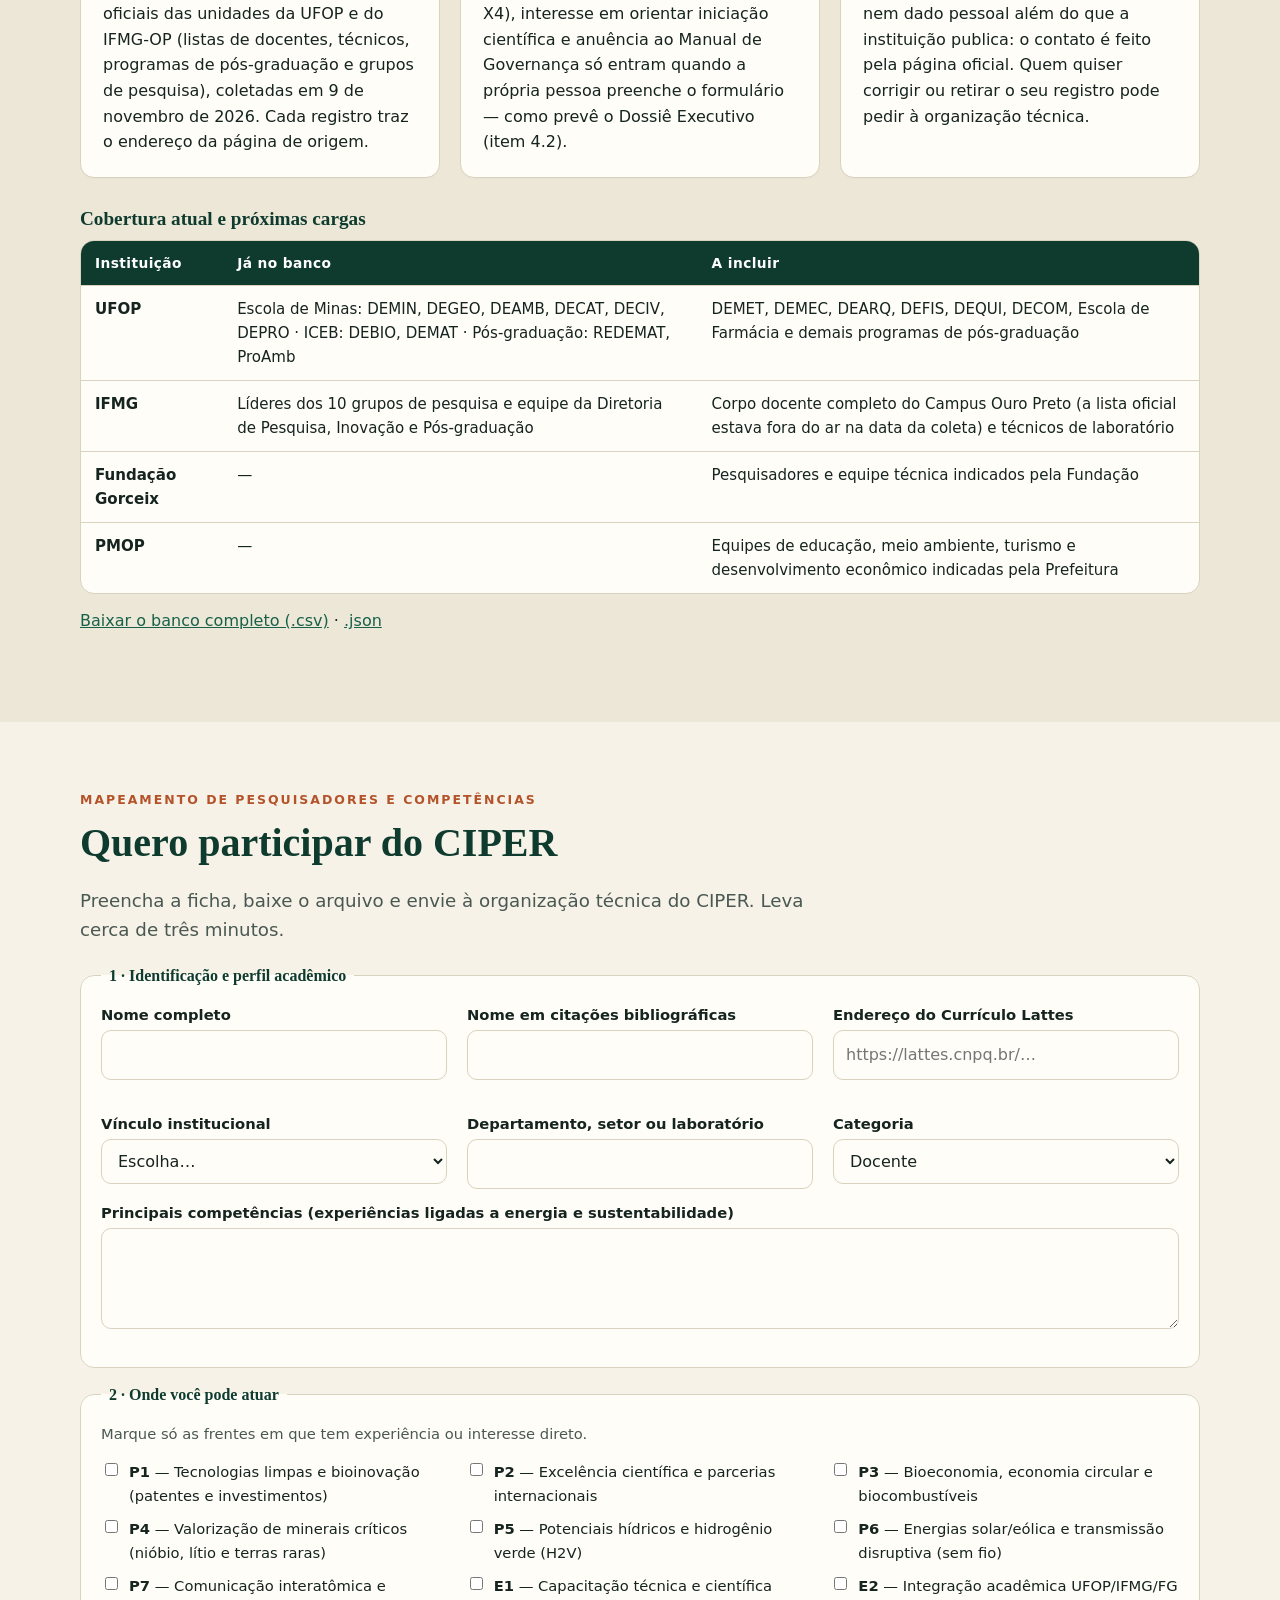
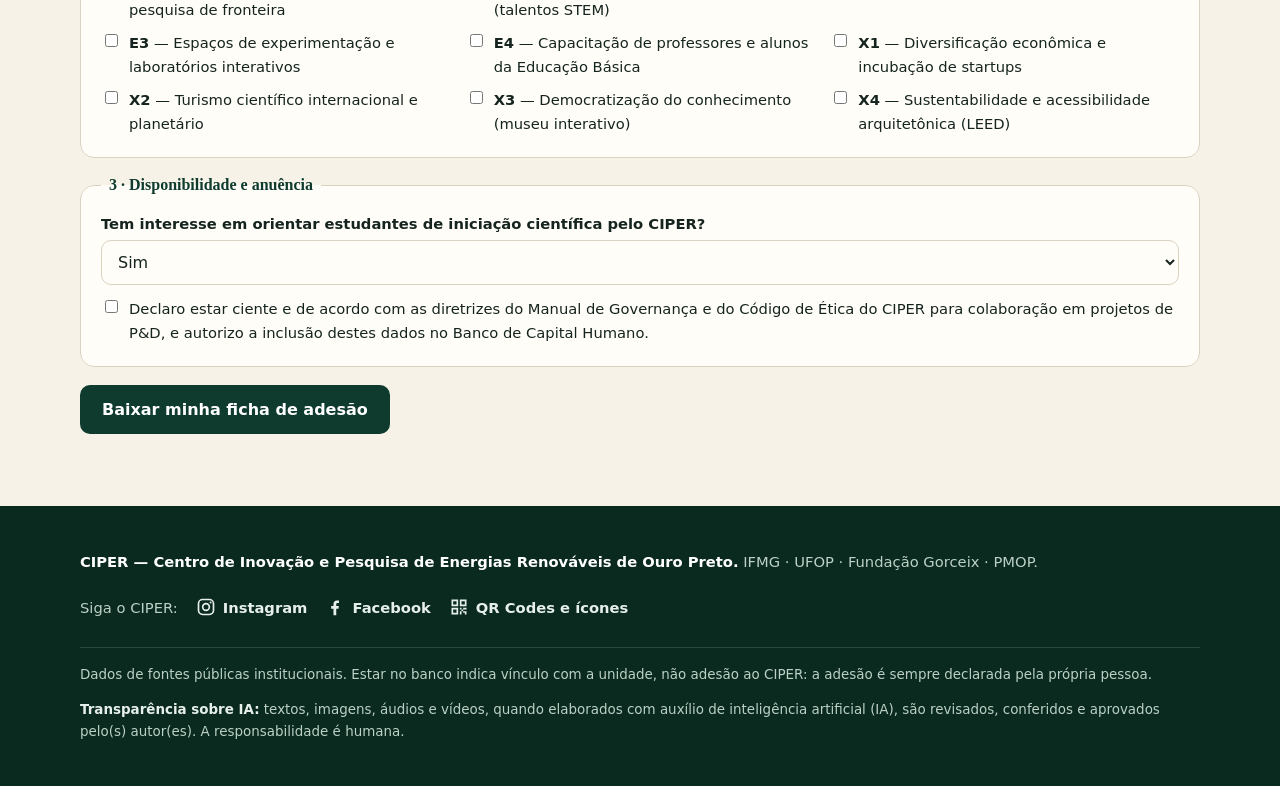
==== commit 2aae8ebd: "feat: pagina Redes com QR Codes e icones instalaveis no celular redes.html com QR do Instagram, do F" ====
--- a/capital-humano.html
+++ b/capital-humano.html
@@ -22,6 +22,7 @@
       <a href="#banco" class="ativo">Banco</a>
       <a href="#grupos">Grupos de pesquisa</a>
       <a href="#metodo">Como foi montado</a>
+      <a href="redes.html">Redes</a>
       <a class="cta" href="#adesao">Quero participar</a>
       <a class="cta2" href="investimentos.html">Investimentos</a>
     </nav>
@@ -141,6 +142,9 @@
 <footer>
   <div class="wrap">
     <p><strong style="color:#fff">CIPER — Centro de Inovação e Pesquisa de Energias Renováveis de Ouro Preto.</strong> IFMG · UFOP · Fundação Gorceix · PMOP.</p>
+    <!-- REDES:INICIO (gerado por _scripts/gerar_redes.py) -->
+    <p class="redes-rodape"><span>Siga o CIPER:</span> <a href="https://www.instagram.com/ciper.ouropreto/" target="_blank" rel="noopener"><svg viewBox="0 0 24 24" aria-hidden="true" fill="none" stroke="currentColor" stroke-width="2"><rect x="3" y="3" width="18" height="18" rx="5"/><circle cx="12" cy="12" r="4"/><circle cx="17.5" cy="6.5" r="1.2" fill="currentColor" stroke="none"/></svg>Instagram</a> <a href="https://www.facebook.com/ciper.ouropreto" target="_blank" rel="noopener"><svg viewBox="0 0 24 24" aria-hidden="true"><path fill="currentColor" d="M13.5 22v-8h2.7l.4-3.2h-3.1V8.8c0-.9.3-1.6 1.6-1.6h1.7V4.4c-.3 0-1.3-.1-2.5-.1-2.5 0-4.1 1.5-4.1 4.2v2.3H7.4V14h2.8v8z"/></svg>Facebook</a> <a href="redes.html"><svg viewBox="0 0 24 24" aria-hidden="true" fill="currentColor"><path d="M3 3h8v8H3zm2 2v4h4V5zm8-2h8v8h-8zm2 2v4h4V5zM3 13h8v8H3zm2 2v4h4v-4zm8-2h2v2h-2zm2 2h2v2h-2zm2-2h4v2h-4zm-4 4h2v4h-2zm4 0h4v4h-2v-2h-2z"/></svg>QR Codes e ícones</a></p>
+    <!-- REDES:FIM -->
     <p class="fim">Dados de fontes públicas institucionais. Estar no banco indica vínculo com a unidade, não adesão ao CIPER: a adesão é sempre declarada pela própria pessoa.</p>
     <p class="nota-ia"><strong>Transparência sobre IA:</strong> textos, imagens, áudios e vídeos, quando elaborados com auxílio de inteligência artificial (IA), são revisados, conferidos e aprovados pelo(s) autor(es). A responsabilidade é humana.</p>
   </div>
--- a/assets/css/site.css
+++ b/assets/css/site.css
@@ -28,11 +28,11 @@
 
 /* topo */
 .topo{position:sticky;top:0;z-index:50;background:rgba(246,242,232,.94);backdrop-filter:blur(8px);border-bottom:1px solid var(--linha)}
-.topo .wrap{display:flex;align-items:center;gap:18px;min-height:64px}
+.topo .wrap{display:flex;align-items:center;gap:14px;min-height:64px}
 .marca{display:flex;align-items:center;gap:10px;text-decoration:none;color:var(--verde);font:800 1.25rem/1 var(--sans);letter-spacing:.14em}
 .marca img{width:38px;height:38px;border-radius:9px}
-.menu{display:flex;gap:4px;margin-left:auto;flex-wrap:wrap}
-.menu a{padding:8px 10px;border-radius:8px;text-decoration:none;color:var(--tinta);font-size:.92rem;font-weight:600}
+.menu{display:flex;gap:2px;margin-left:auto;flex-wrap:wrap}
+.menu a{padding:8px 9px;border-radius:8px;text-decoration:none;color:var(--tinta);font-size:.9rem;font-weight:600}
 .menu a:hover,.menu a.ativo{background:var(--papel2);color:var(--verde)}
 .menu a.cta{background:var(--verde);color:#fff}
 .menu a.cta:hover{background:var(--verde2);color:#fff}
@@ -204,4 +204,31 @@
 .fala-lista .t{float:right;margin:0 0 4px 10px;font:700 .8rem/1 var(--sans);background:var(--verde);color:#fff;border-radius:6px;padding:6px 8px;text-decoration:none;white-space:nowrap}
 .fala-lista .t:hover{background:var(--verde2)}
 
+/* ===== Redes (redes.html, r/{rede}/ e rodapés) ===== */
+[hidden]{display:none!important}
+.redes{display:grid;grid-template-columns:repeat(auto-fit,minmax(260px,1fr));gap:20px}
+.rede{display:flex;flex-direction:column;align-items:center;text-align:center}
+.rede-ico{width:72px;height:72px;border-radius:16px;margin:0 auto 12px}
+.rede-conta{color:var(--tinta2);margin:0 0 4px}
+.qr{width:100%;max-width:220px;margin:12px auto 6px;background:#fff;border:1px solid var(--linha);border-radius:12px;padding:10px}
+.qr svg{display:block;width:100%;height:auto}
+.qr-url{font-size:.8rem;color:var(--tinta2);word-break:break-all;margin:0 0 14px}
+.rede-botoes{display:flex;flex-direction:column;gap:10px;width:100%;margin-top:auto}
+.rede-botoes .btn{justify-content:center}
+.passos{margin:0;padding-left:1.3em}
+.passos li{margin-bottom:.5em}
+.baixar{list-style:none;padding:0;margin:0;display:grid;gap:10px}
+.baixar li{display:flex;flex-wrap:wrap;gap:8px 16px;align-items:center;background:var(--branco);border:1px solid var(--linha);border-radius:12px;padding:12px 16px}
+.baixar b{min-width:130px;color:var(--verde)}
+footer .redes-rodape{display:flex;flex-wrap:wrap;gap:8px 18px;align-items:center;margin:22px 0 0}
+footer .redes-rodape a{display:inline-flex;align-items:center;gap:7px;text-decoration:none;font-weight:600}
+footer .redes-rodape a:hover{text-decoration:underline}
+footer .redes-rodape svg{width:20px;height:20px;flex:0 0 auto}
+.rp-volta{margin-left:auto;font-weight:600;text-decoration:none}
+.rede-pagina{max-width:560px;margin:0 auto;padding:40px 20px 56px;text-align:center}
+.rp-ico{width:120px;height:120px;border-radius:26px;margin:0 auto 18px;box-shadow:var(--sombra)}
+.rede-pagina .lead{margin:0 auto 10px}
+.rede-pagina .btn{width:100%;justify-content:center;margin-top:12px}
+.rede-pagina .guia{text-align:left;margin-top:28px}
+
 @media print{.topo,.filtros,.pag,footer,.botoes{display:none}}
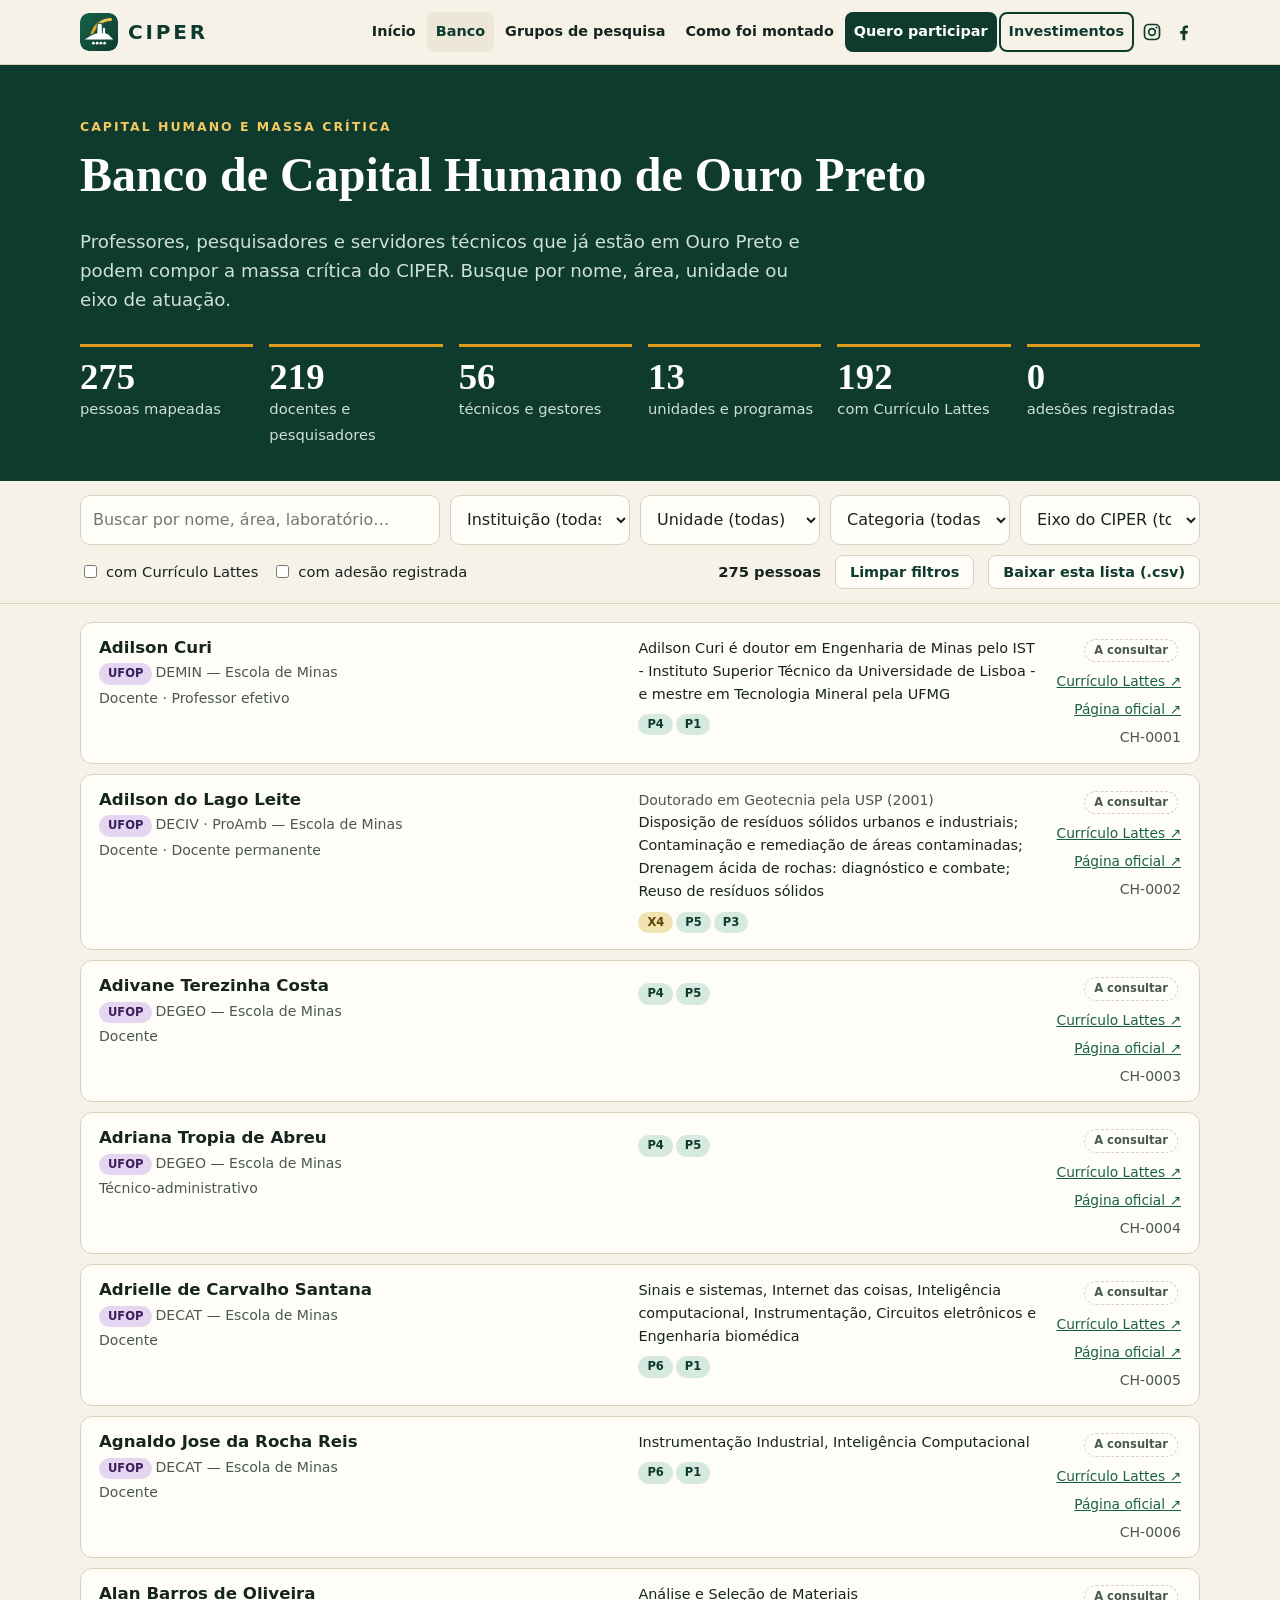
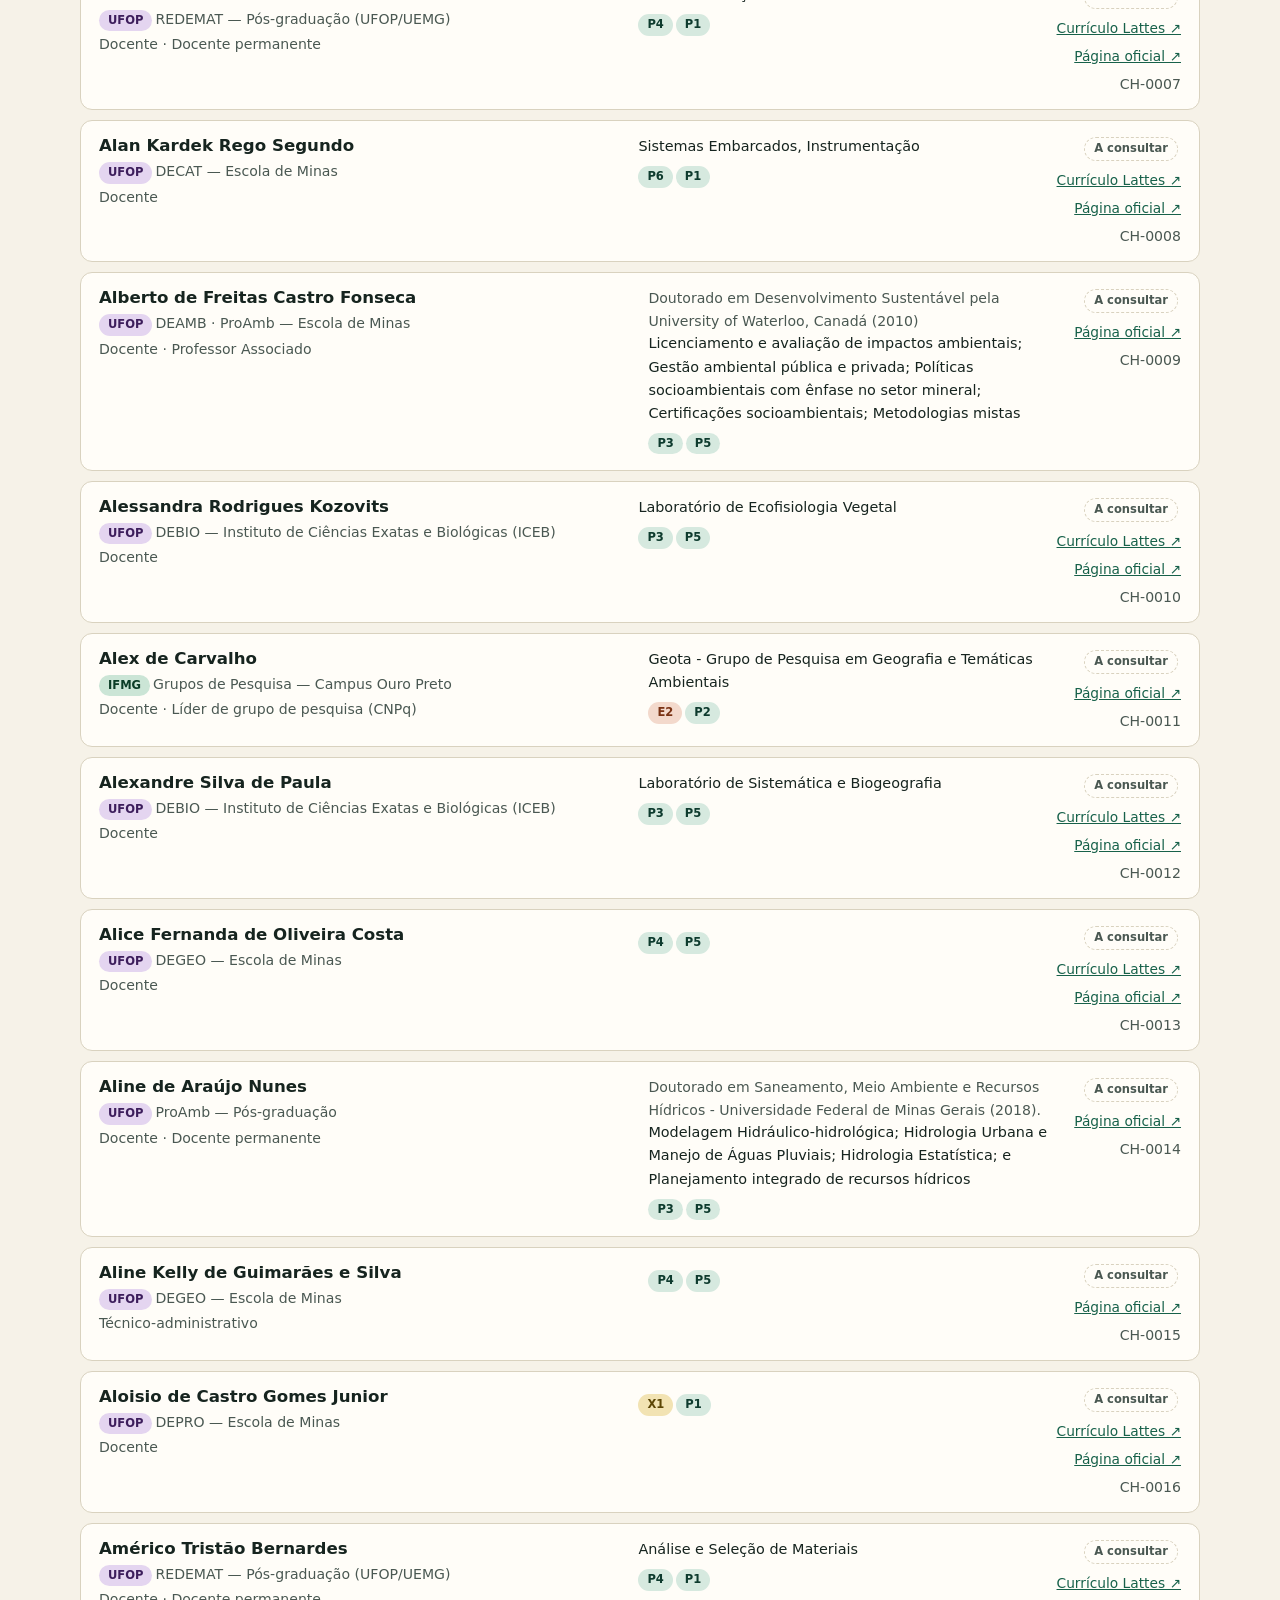
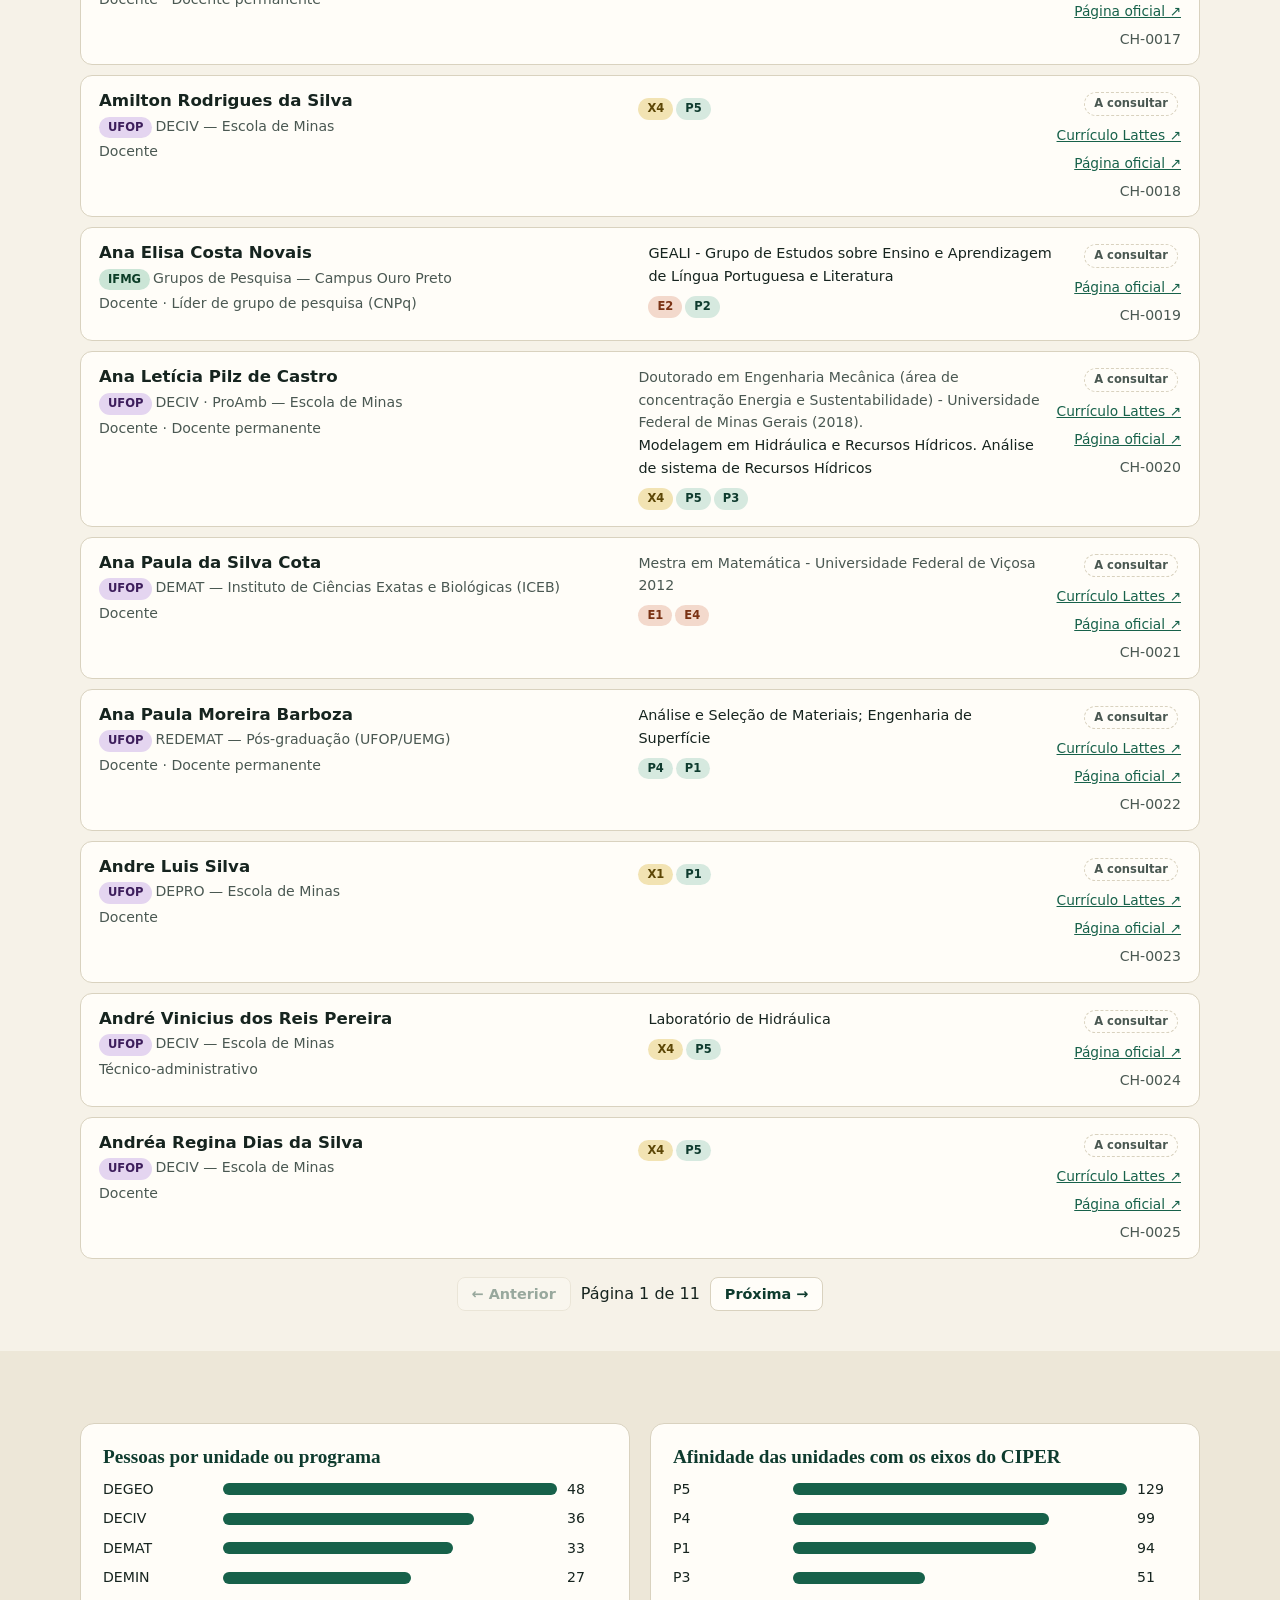
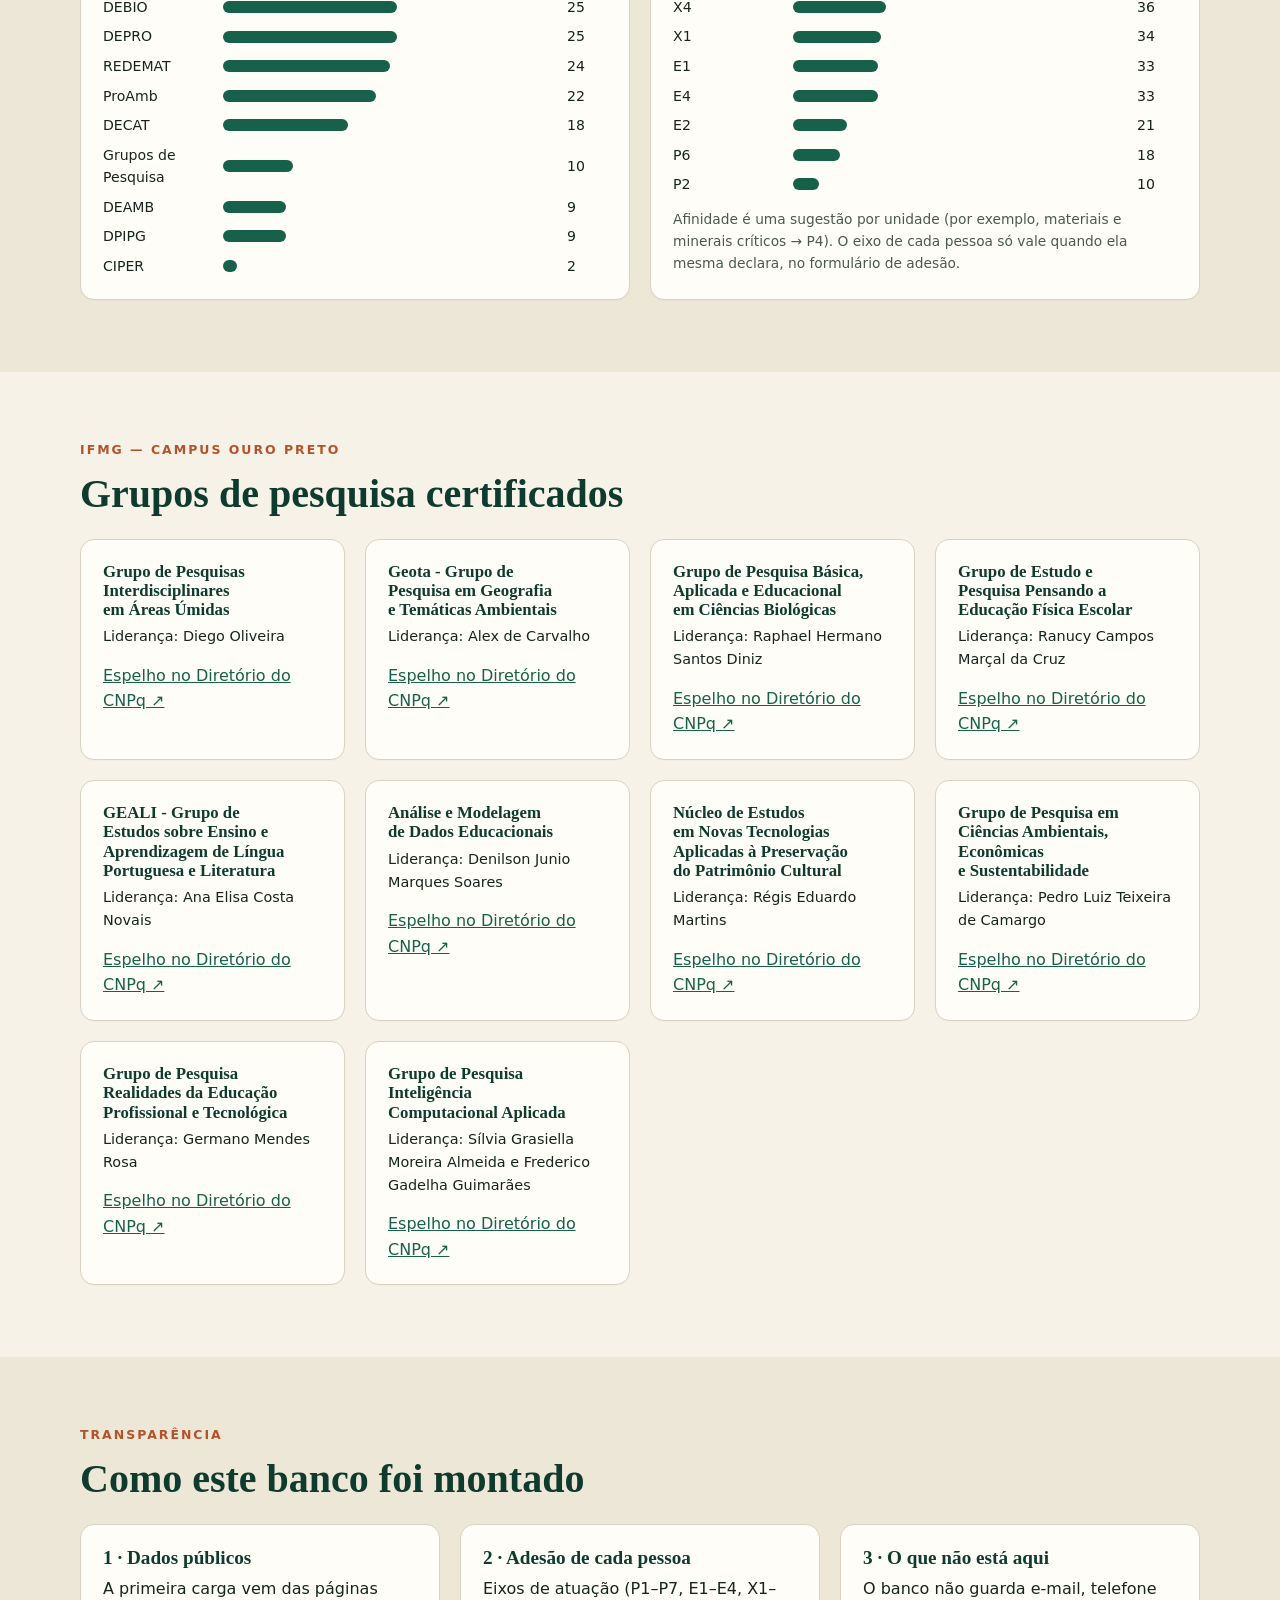
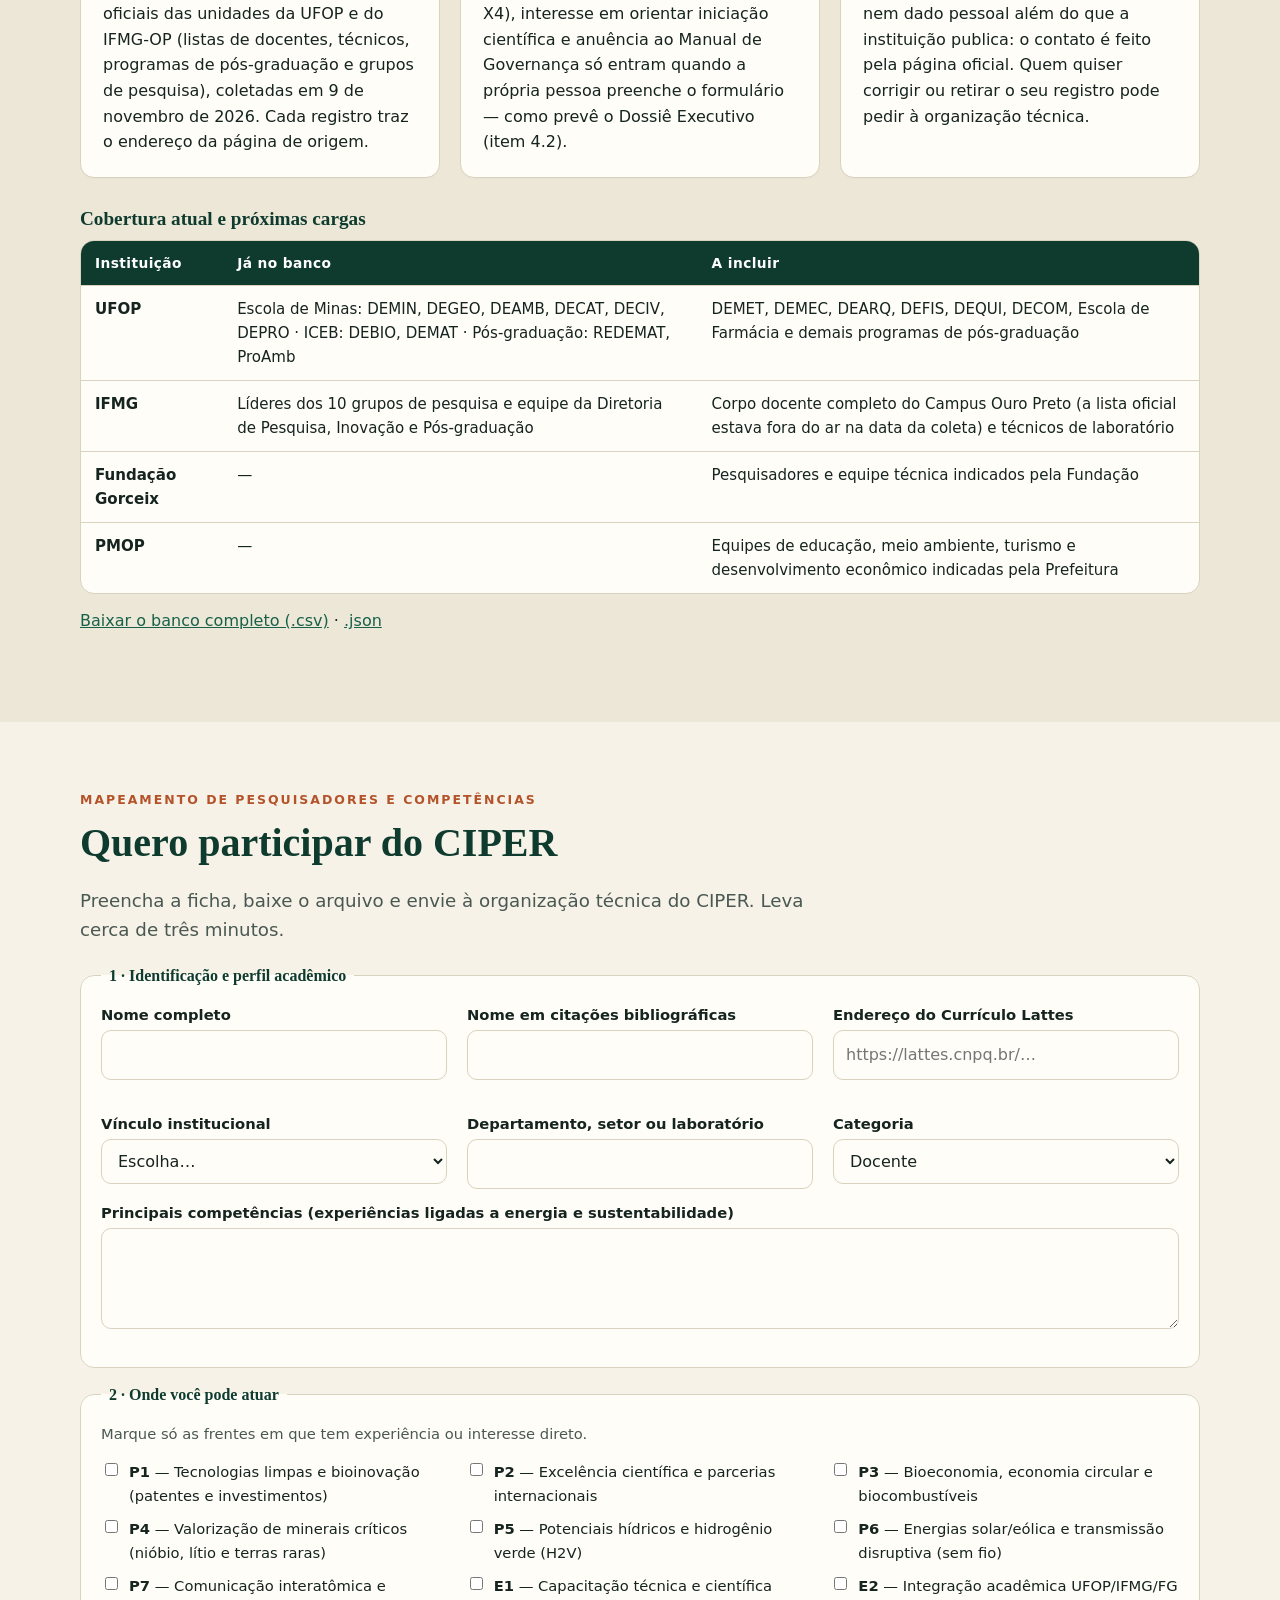
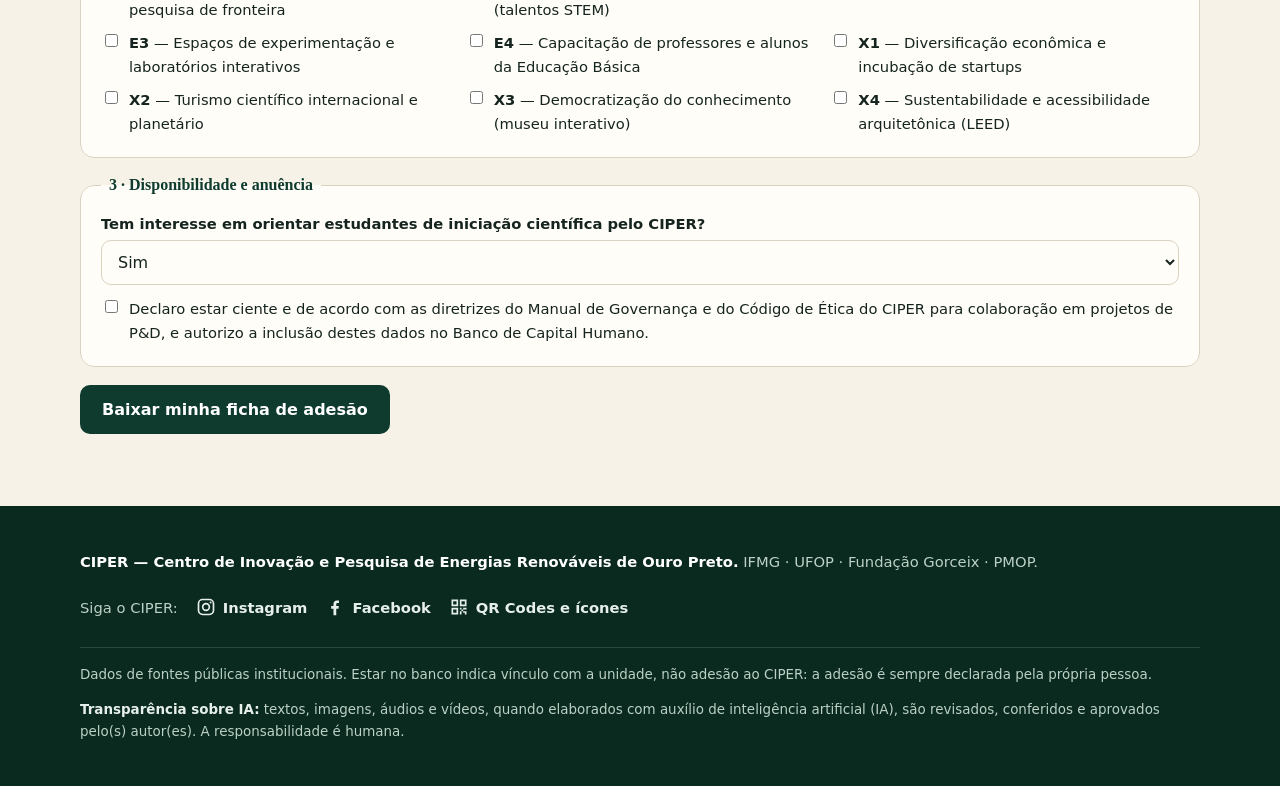
==== commit b3f84872: "feat: icones do Instagram e do Facebook no topo do site Os icones das redes passam ao cabecalho fixo" ====
--- a/capital-humano.html
+++ b/capital-humano.html
@@ -22,10 +22,12 @@
       <a href="#banco" class="ativo">Banco</a>
       <a href="#grupos">Grupos de pesquisa</a>
       <a href="#metodo">Como foi montado</a>
-      <a href="redes.html">Redes</a>
       <a class="cta" href="#adesao">Quero participar</a>
       <a class="cta2" href="investimentos.html">Investimentos</a>
     </nav>
+    <!-- REDES-TOPO:INICIO (gerado por _scripts/gerar_redes.py) -->
+    <div class="redes-topo"><a href="https://www.instagram.com/ciper.ouropreto/" target="_blank" rel="noopener" title="Instagram" aria-label="Instagram do CIPER (abre em nova aba)"><svg viewBox="0 0 24 24" aria-hidden="true" fill="none" stroke="currentColor" stroke-width="2"><rect x="3" y="3" width="18" height="18" rx="5"/><circle cx="12" cy="12" r="4"/><circle cx="17.5" cy="6.5" r="1.2" fill="currentColor" stroke="none"/></svg></a><a href="https://www.facebook.com/ciper.ouropreto" target="_blank" rel="noopener" title="Facebook" aria-label="Facebook do CIPER (abre em nova aba)"><svg viewBox="0 0 24 24" aria-hidden="true"><path fill="currentColor" d="M13.5 22v-8h2.7l.4-3.2h-3.1V8.8c0-.9.3-1.6 1.6-1.6h1.7V4.4c-.3 0-1.3-.1-2.5-.1-2.5 0-4.1 1.5-4.1 4.2v2.3H7.4V14h2.8v8z"/></svg></a></div>
+    <!-- REDES-TOPO:FIM -->
   </div>
 </header>
 
--- a/assets/css/site.css
+++ b/assets/css/site.css
@@ -44,6 +44,16 @@
   .menu{display:none;position:absolute;left:0;right:0;top:64px;background:var(--papel);border-bottom:1px solid var(--linha);padding:10px 20px 16px;flex-direction:column}
   .menu.aberto{display:flex}
 }
+/* redes no topo (gerado por _scripts/gerar_redes.py): no PC, depois do menu; no celular, antes do botão Menu */
+.redes-topo{display:flex;flex:0 0 auto;margin-left:-12px}
+.redes-topo a{display:inline-flex;align-items:center;justify-content:center;width:32px;height:40px;border-radius:8px;color:var(--verde)}
+.redes-topo a:hover{background:var(--papel2)}
+.redes-topo svg{width:20px;height:20px}
+@media (max-width:1200px){
+  .redes-topo{order:1;margin-left:auto;gap:2px}
+  .redes-topo a{width:40px}
+  #abre-menu{order:2;margin-left:0}
+}
 
 /* herói */
 .heroi{position:relative;min-height:86vh;display:flex;align-items:flex-end;color:#fff;background:#10201a;padding:0;overflow:hidden}
@@ -143,10 +153,25 @@
 .reunioes .n{font:700 1.5rem/1.1 var(--serifa);color:var(--ouro)}
 .reunioes small{color:var(--tinta2)}
 .reunioes .prox{border-style:dashed;background:transparent}
-.docs a{display:flex;gap:14px;align-items:center;text-decoration:none;color:var(--tinta);background:var(--branco);border:1px solid var(--linha);border-radius:12px;padding:16px}
-.docs a:hover{border-color:var(--verde2);box-shadow:var(--sombra)}
-.docs .pdf{flex:0 0 auto;font:800 .72rem var(--sans);background:var(--terra);color:#fff;border-radius:6px;padding:8px 7px}
-.docs small{display:block;color:var(--tinta2)}
+ol.docs{list-style:none;margin:0;padding:0;grid-template-columns:repeat(auto-fill,minmax(330px,1fr))}
+.docs li{display:flex}
+.docs a{flex:1;display:grid;grid-template-columns:104px 1fr;gap:16px;align-items:start;text-decoration:none;color:var(--tinta);background:var(--branco);border:1px solid var(--linha);border-top:4px solid var(--ouro);border-radius:14px;padding:18px 18px 16px;transition:box-shadow .2s,border-color .2s,transform .2s}
+.docs a:hover,.docs a:focus-visible{border-color:var(--verde2);border-top-color:var(--ouro);box-shadow:var(--sombra);transform:translateY(-2px)}
+.docs .capa{position:relative;display:flex;flex-direction:column;width:104px;height:150px;border-radius:4px 8px 8px 4px;overflow:hidden;background:var(--verde);box-shadow:0 6px 16px rgba(14,59,46,.22),inset 4px 0 0 rgba(0,0,0,.18)}
+.docs .capa::after{content:"";position:absolute;inset:0 auto 0 0;width:5px;background:linear-gradient(90deg,rgba(0,0,0,.28),rgba(255,255,255,.08))}
+.docs .capa img{display:block;width:104px;height:84px;object-fit:cover;border-bottom:3px solid var(--ouro)}
+.docs .marca-capa img{object-fit:contain;padding:18px 12px 14px;background:var(--verde2)}
+.docs .faixa{flex:1;display:flex;flex-direction:column;justify-content:flex-start;gap:3px;padding:6px 8px 8px 11px;color:#fff}
+.docs .faixa b{font:700 1.45rem/1 var(--serifa);color:var(--ouro2)}
+.docs .faixa em{font:800 .6rem/1.2 var(--sans);font-style:normal;letter-spacing:.06em;text-transform:uppercase;color:#EAF1EC}
+.docs .txt{display:flex;flex-direction:column;gap:6px;min-width:0;height:100%}
+.docs strong{font:700 1.06rem/1.25 var(--serifa);color:var(--verde)}
+.docs .res{font-size:.88rem;line-height:1.45;color:var(--tinta2)}
+.docs small{margin-top:auto;padding-top:6px;display:flex;align-items:center;gap:8px;font-size:.8rem;color:var(--tinta2)}
+.docs .tipo{font:800 .66rem/1 var(--sans);letter-spacing:.06em;background:var(--terra);color:#fff;border-radius:5px;padding:5px 6px}
+.docs .tipo.svg{background:var(--verde)}
+.vh{position:absolute;width:1px;height:1px;overflow:hidden;clip:rect(0 0 0 0);white-space:nowrap}
+@media (max-width:420px){ol.docs{grid-template-columns:1fr}.docs a{grid-template-columns:96px 1fr;gap:14px;padding:16px 14px 14px}.docs .capa{width:96px;height:140px}.docs .capa img{width:96px;height:78px}}
 
 footer{background:#0A2A20;color:#BCD0C5;padding:44px 0 30px;font-size:.92rem}
 footer a{color:#E6EFE9}
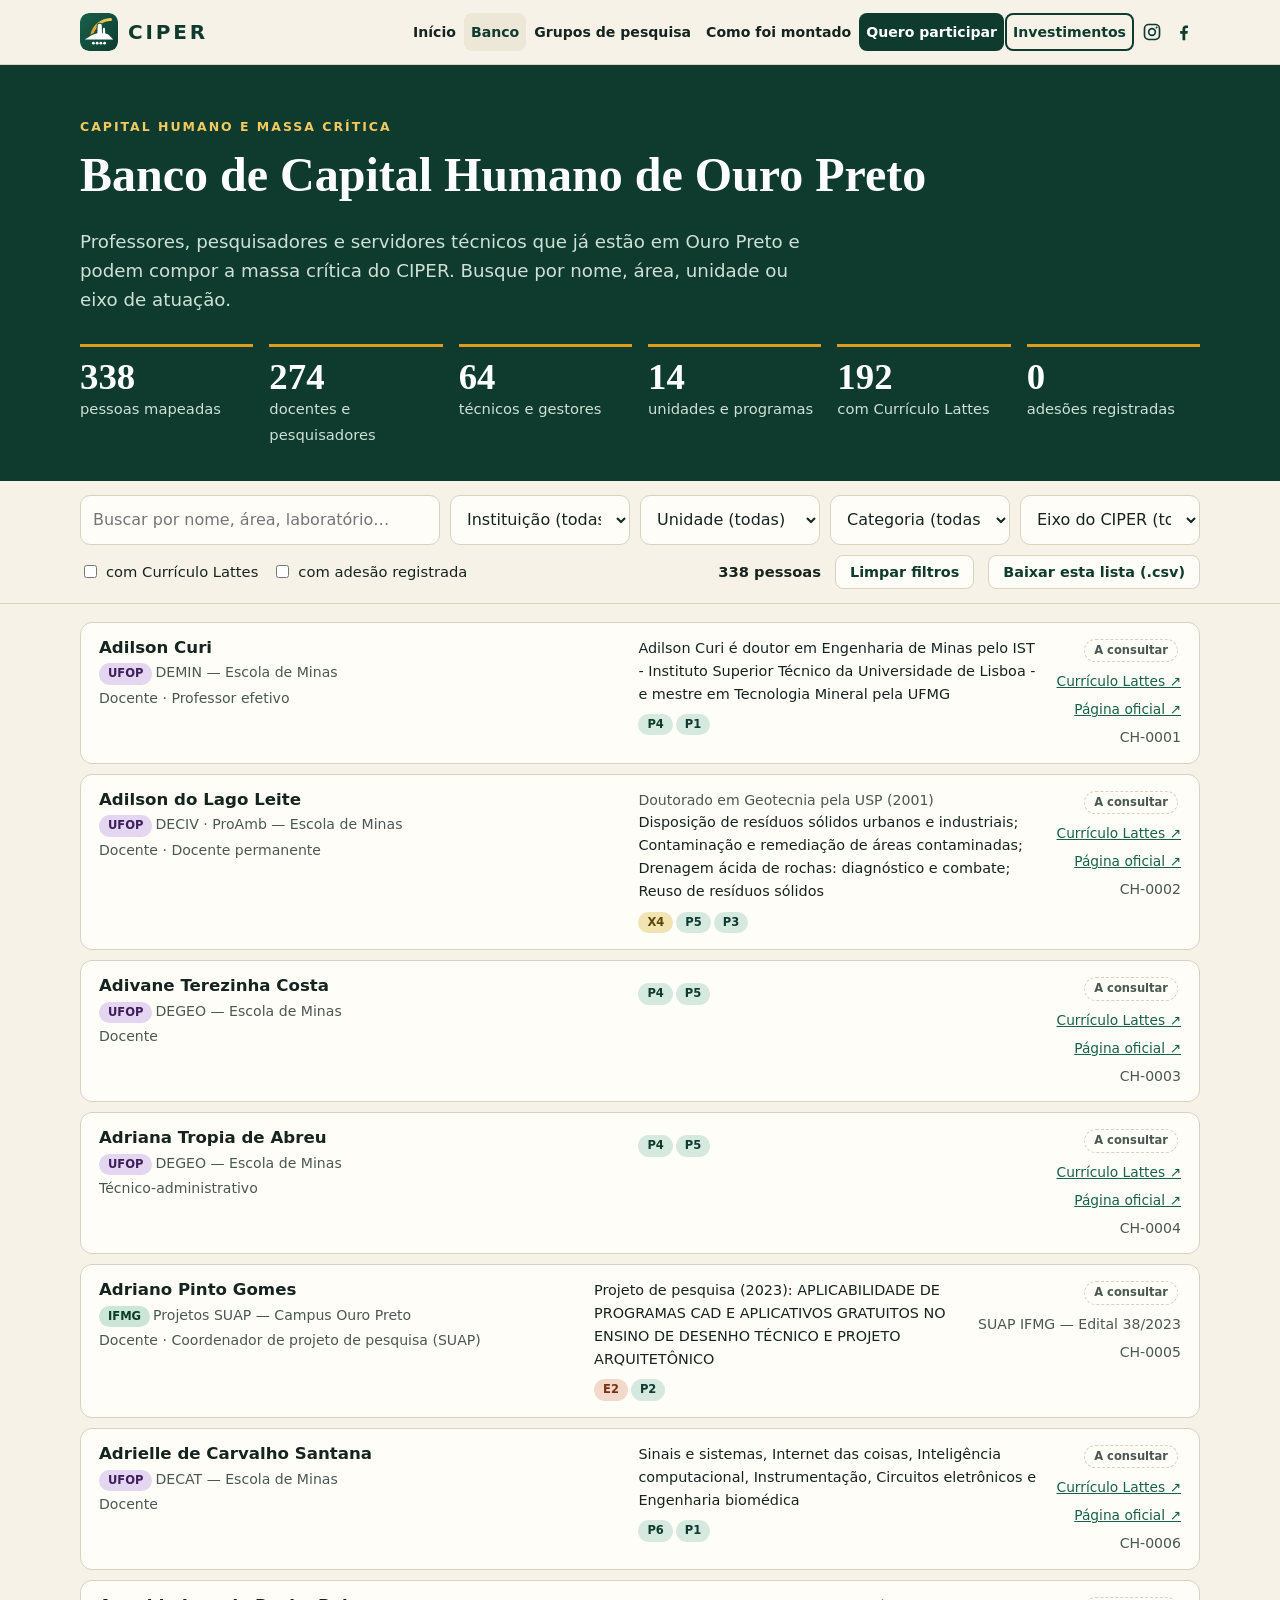
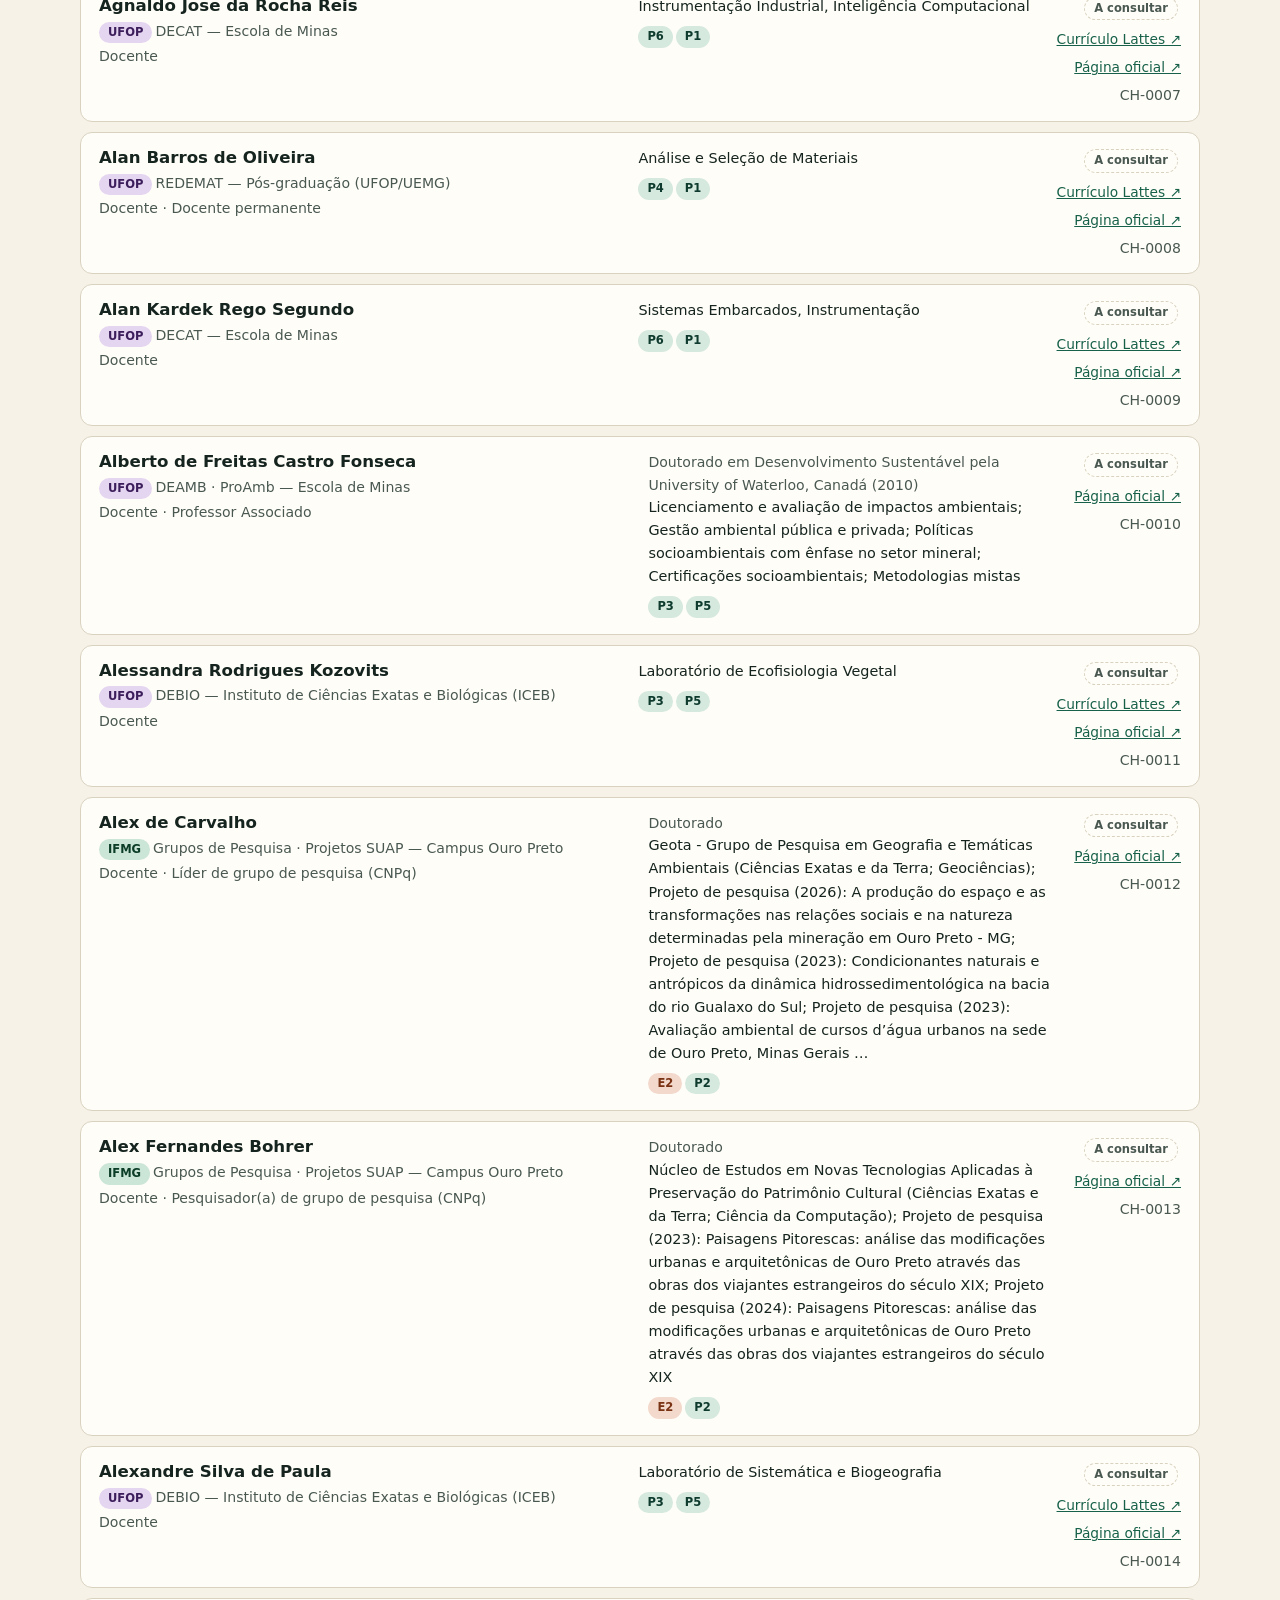
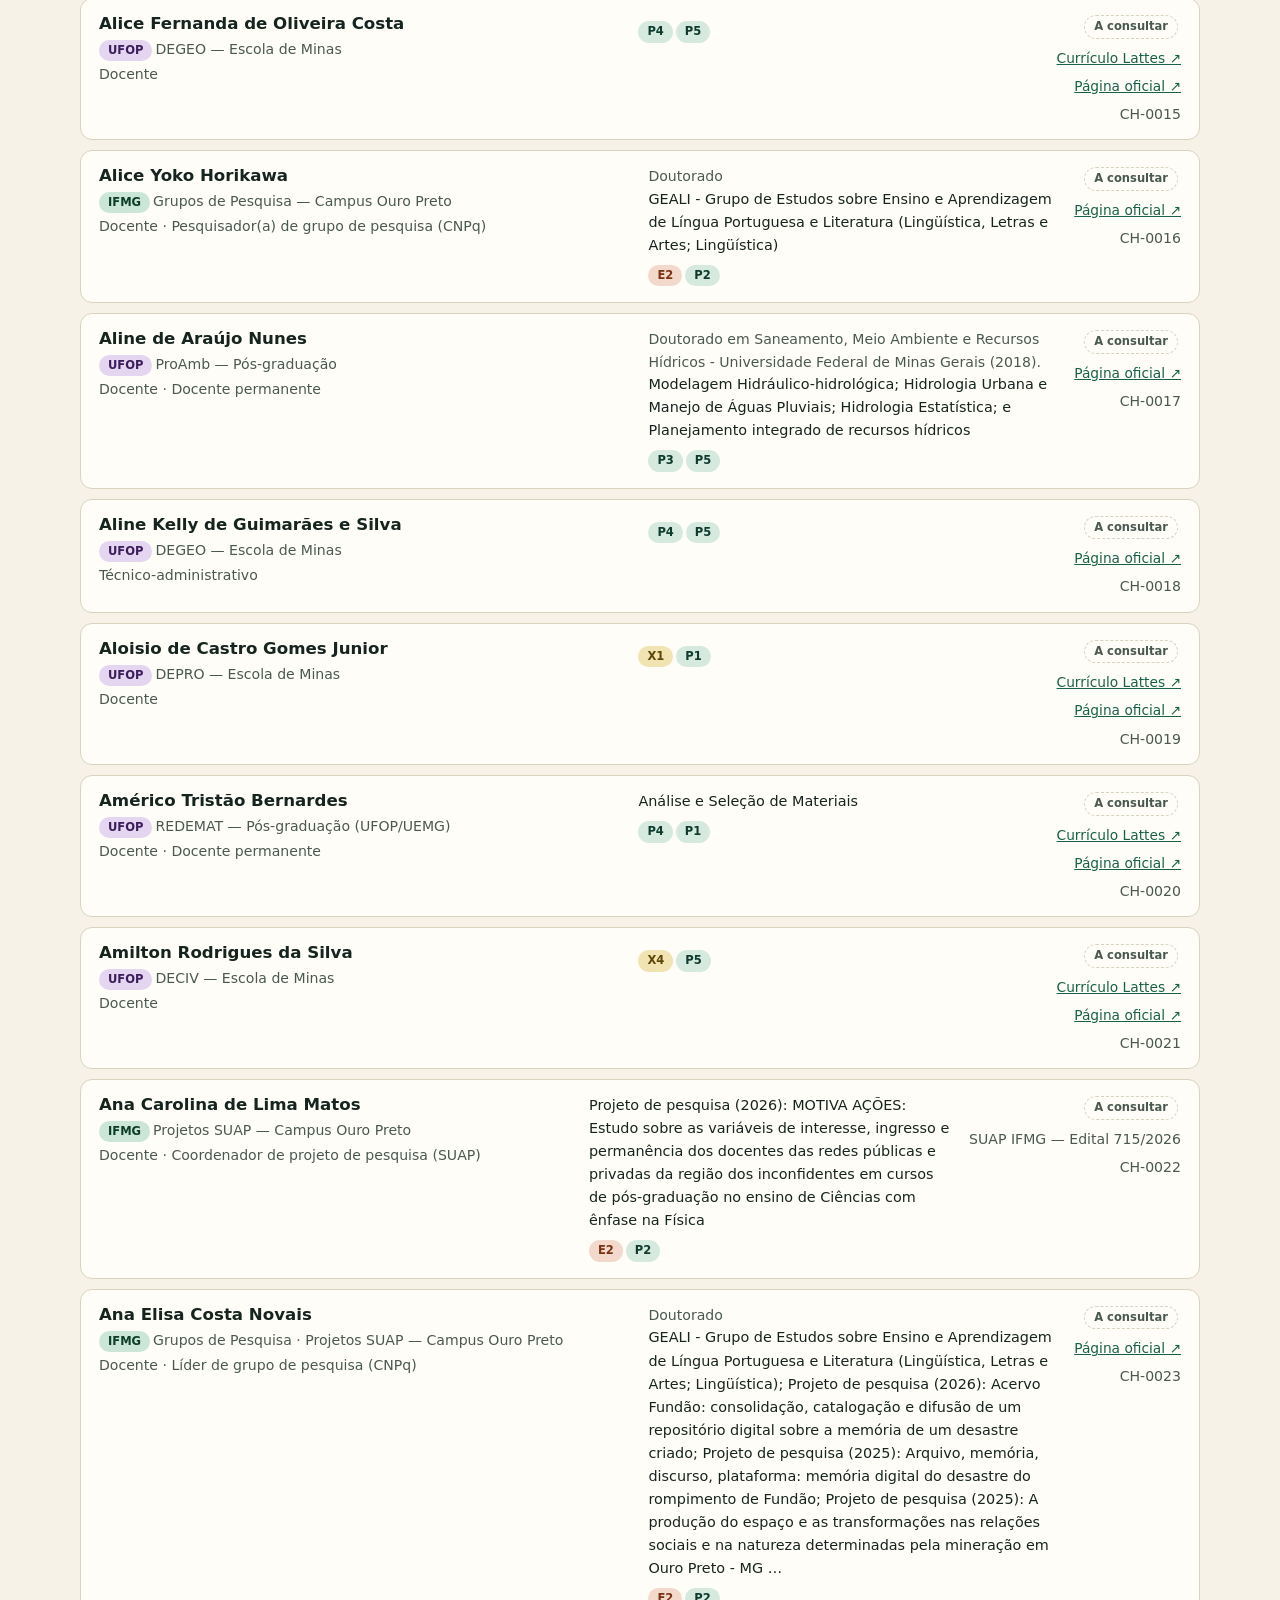
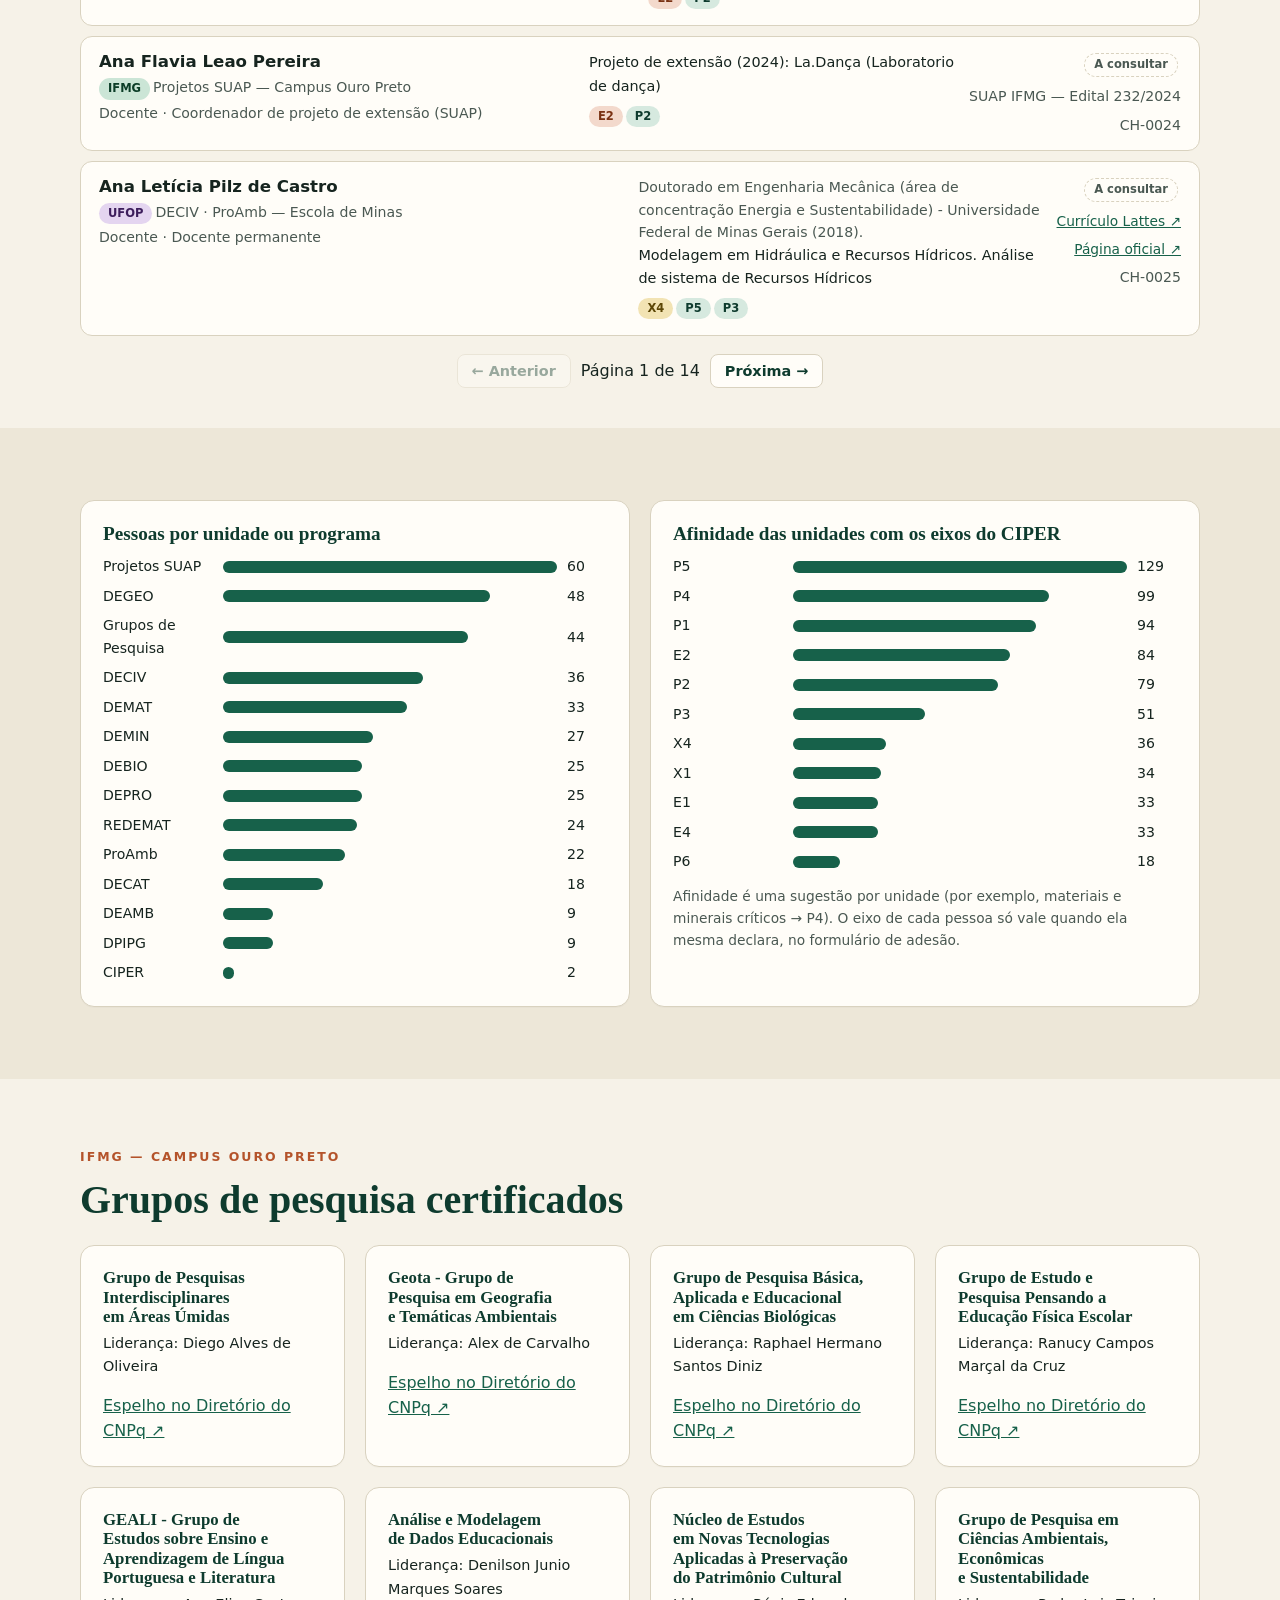
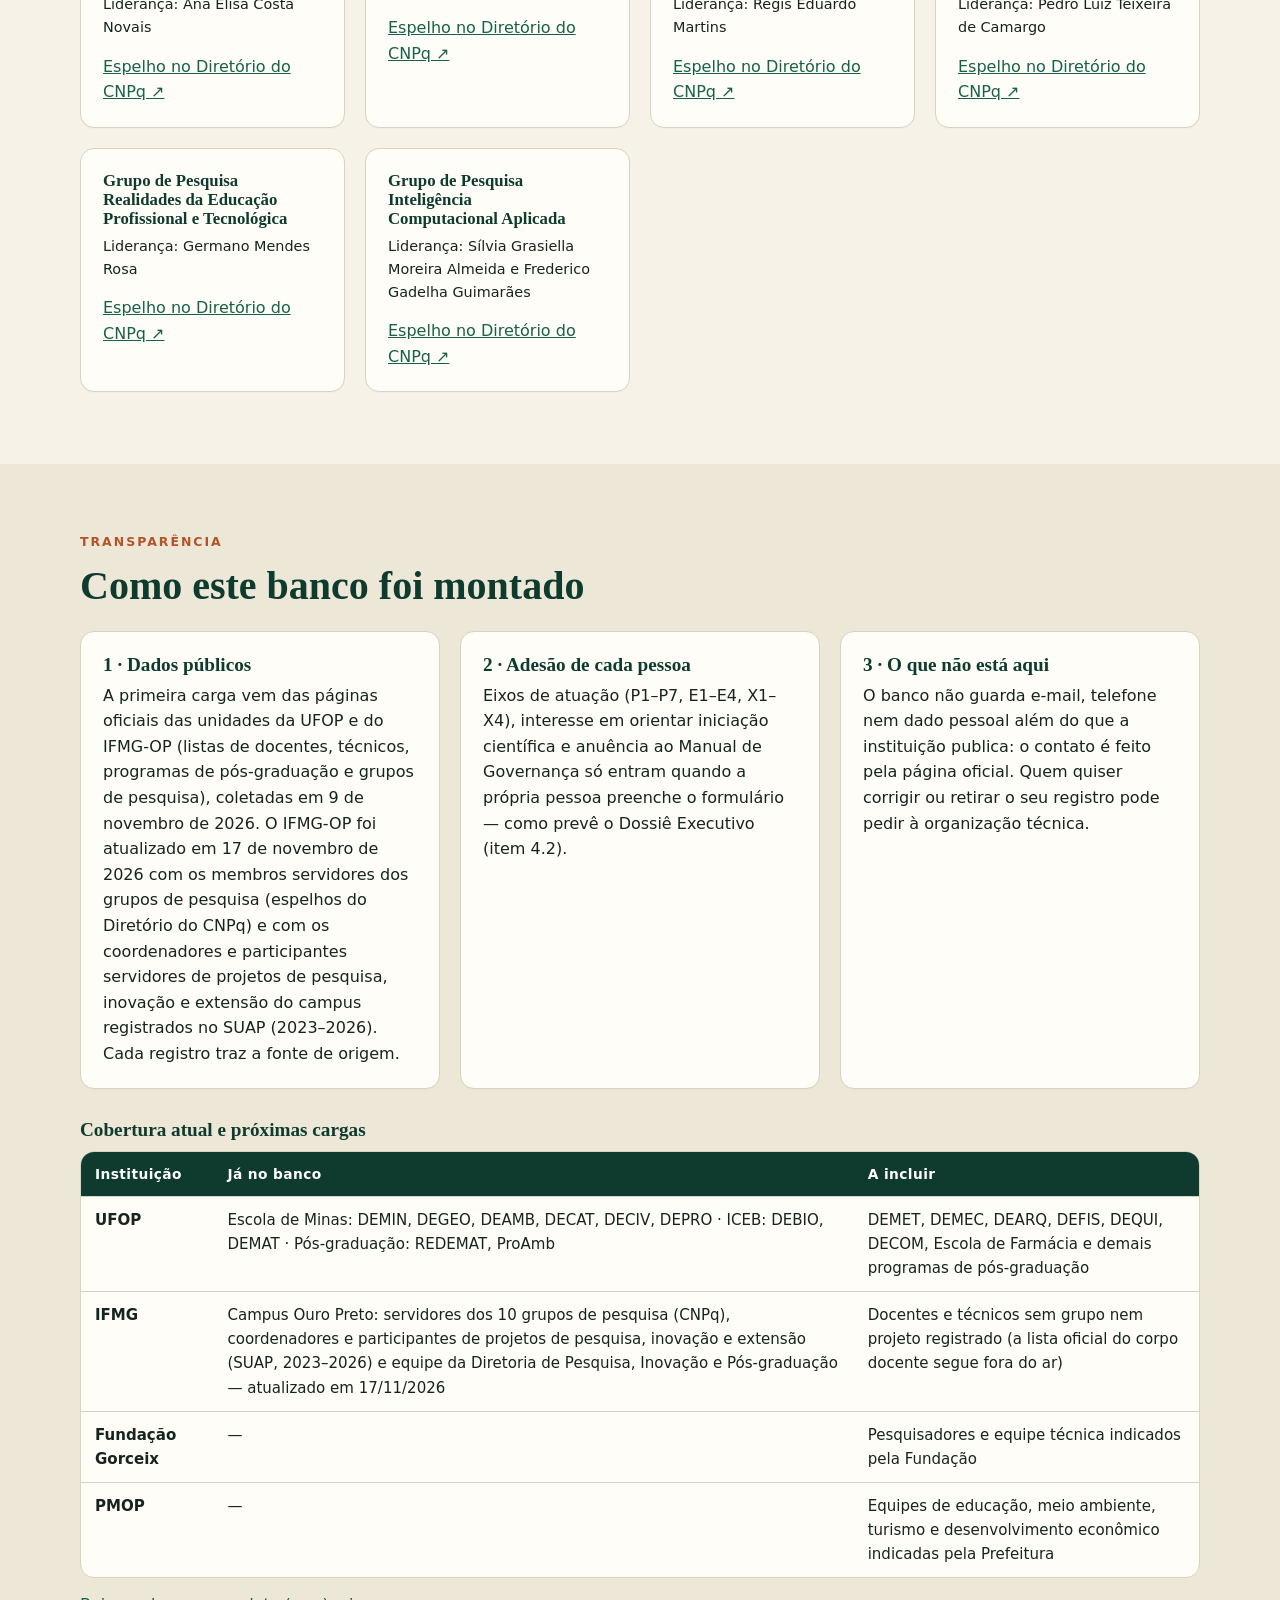
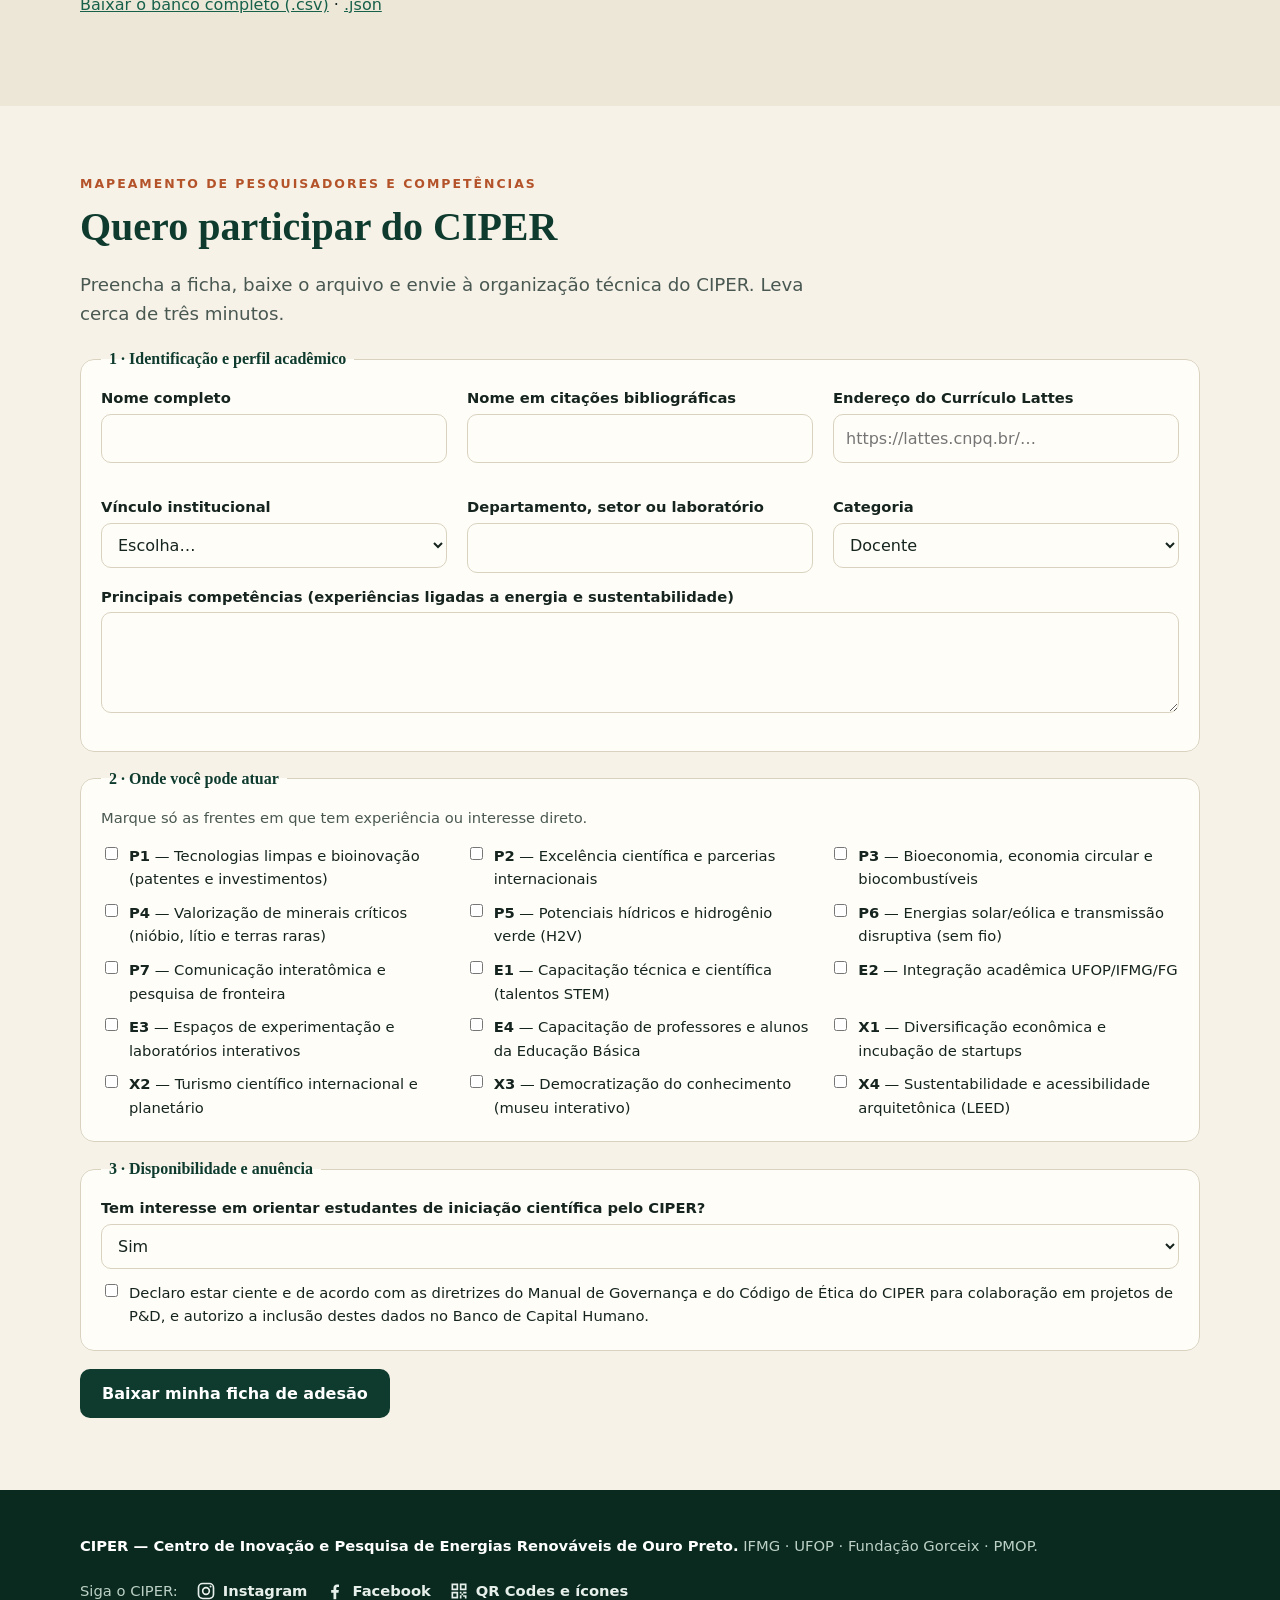
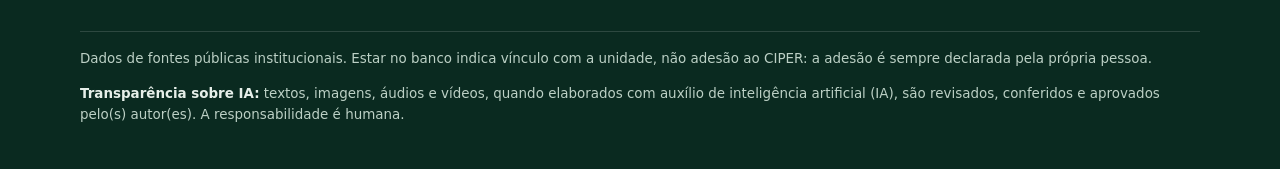
==== commit 2fb8f94e: "feat: Capital Humano do IFMG-OP com membros dos grupos CNPq e projetos do SUAP IFMG passa de 20 para" ====
--- a/capital-humano.html
+++ b/capital-humano.html
@@ -86,7 +86,7 @@
     <p class="olho">Transparência</p>
     <h2>Como este banco foi montado</h2>
     <div class="grade g3" style="margin-top:22px">
-      <div class="cartao"><h3>1 · Dados públicos</h3><p>A primeira carga vem das páginas oficiais das unidades da UFOP e do IFMG-OP (listas de docentes, técnicos, programas de pós-graduação e grupos de pesquisa), coletadas em 9 de novembro de 2026. Cada registro traz o endereço da página de origem.</p></div>
+      <div class="cartao"><h3>1 · Dados públicos</h3><p>A primeira carga vem das páginas oficiais das unidades da UFOP e do IFMG-OP (listas de docentes, técnicos, programas de pós-graduação e grupos de pesquisa), coletadas em 9 de novembro de 2026. O IFMG-OP foi atualizado em 17 de novembro de 2026 com os membros servidores dos grupos de pesquisa (espelhos do Diretório do CNPq) e com os coordenadores e participantes servidores de projetos de pesquisa, inovação e extensão do campus registrados no SUAP (2023–2026). Cada registro traz a fonte de origem.</p></div>
       <div class="cartao"><h3>2 · Adesão de cada pessoa</h3><p>Eixos de atuação (P1–P7, E1–E4, X1–X4), interesse em orientar iniciação científica e anuência ao Manual de Governança só entram quando a própria pessoa preenche o formulário — como prevê o Dossiê Executivo (item 4.2).</p></div>
       <div class="cartao"><h3>3 · O que não está aqui</h3><p>O banco não guarda e-mail, telefone nem dado pessoal além do que a instituição publica: o contato é feito pela página oficial. Quem quiser corrigir ou retirar o seu registro pode pedir à organização técnica.</p></div>
     </div>
@@ -96,7 +96,7 @@
         <thead><tr><th>Instituição</th><th>Já no banco</th><th>A incluir</th></tr></thead>
         <tbody>
           <tr><td><strong>UFOP</strong></td><td>Escola de Minas: DEMIN, DEGEO, DEAMB, DECAT, DECIV, DEPRO · ICEB: DEBIO, DEMAT · Pós-graduação: REDEMAT, ProAmb</td><td>DEMET, DEMEC, DEARQ, DEFIS, DEQUI, DECOM, Escola de Farmácia e demais programas de pós-graduação</td></tr>
-          <tr><td><strong>IFMG</strong></td><td>Líderes dos 10 grupos de pesquisa e equipe da Diretoria de Pesquisa, Inovação e Pós-graduação</td><td>Corpo docente completo do Campus Ouro Preto (a lista oficial estava fora do ar na data da coleta) e técnicos de laboratório</td></tr>
+          <tr><td><strong>IFMG</strong></td><td>Campus Ouro Preto: servidores dos 10 grupos de pesquisa (CNPq), coordenadores e participantes de projetos de pesquisa, inovação e extensão (SUAP, 2023–2026) e equipe da Diretoria de Pesquisa, Inovação e Pós-graduação — atualizado em 17/11/2026</td><td>Docentes e técnicos sem grupo nem projeto registrado (a lista oficial do corpo docente segue fora do ar)</td></tr>
           <tr><td><strong>Fundação Gorceix</strong></td><td>—</td><td>Pesquisadores e equipe técnica indicados pela Fundação</td></tr>
           <tr><td><strong>PMOP</strong></td><td>—</td><td>Equipes de educação, meio ambiente, turismo e desenvolvimento econômico indicadas pela Prefeitura</td></tr>
         </tbody>
--- a/assets/css/site.css
+++ b/assets/css/site.css
@@ -31,12 +31,12 @@
 .topo .wrap{display:flex;align-items:center;gap:14px;min-height:64px}
 .marca{display:flex;align-items:center;gap:10px;text-decoration:none;color:var(--verde);font:800 1.25rem/1 var(--sans);letter-spacing:.14em}
 .marca img{width:38px;height:38px;border-radius:9px}
-.menu{display:flex;gap:2px;margin-left:auto;flex-wrap:wrap}
-.menu a{padding:8px 9px;border-radius:8px;text-decoration:none;color:var(--tinta);font-size:.9rem;font-weight:600}
+.menu{display:flex;gap:1px;margin-left:auto;flex-wrap:wrap}
+.menu a{padding:8px 7px;border-radius:8px;text-decoration:none;color:var(--tinta);font-size:.88rem;font-weight:600}
 .menu a:hover,.menu a.ativo{background:var(--papel2);color:var(--verde)}
 .menu a.cta{background:var(--verde);color:#fff}
 .menu a.cta:hover{background:var(--verde2);color:#fff}
-.menu a.cta2{border:2px solid var(--verde);color:var(--verde);padding:6px 8px}
+.menu a.cta2{border:2px solid var(--verde);color:var(--verde);padding:6px 6px}
 .menu a.cta2:hover,.menu a.cta2.ativo{background:var(--papel2)}
 #abre-menu{display:none;margin-left:auto;background:none;border:1px solid var(--linha);border-radius:8px;padding:8px 12px;font:600 .95rem var(--sans);color:var(--verde)}
 @media (max-width:1200px){
@@ -170,8 +170,13 @@
 .docs small{margin-top:auto;padding-top:6px;display:flex;align-items:center;gap:8px;font-size:.8rem;color:var(--tinta2)}
 .docs .tipo{font:800 .66rem/1 var(--sans);letter-spacing:.06em;background:var(--terra);color:#fff;border-radius:5px;padding:5px 6px}
 .docs .tipo.svg{background:var(--verde)}
+.audios .cartao{flex:1;display:grid;grid-template-columns:104px 1fr;gap:16px;align-items:start;color:var(--tinta);background:var(--branco);border:1px solid var(--linha);border-top:4px solid var(--ouro);border-radius:14px;padding:18px 18px 16px;transition:box-shadow .2s,border-color .2s}
+.audios .cartao:hover,.audios .cartao:focus-within{border-color:var(--verde2);border-top-color:var(--ouro);box-shadow:var(--sombra)}
+.audios audio{grid-column:1/-1;display:block;width:100%;height:40px;margin-top:2px}
+.audios audio:focus-visible{outline:3px solid var(--ouro);outline-offset:2px;border-radius:20px}
+.docs .tipo.audio{background:var(--verde2)}
 .vh{position:absolute;width:1px;height:1px;overflow:hidden;clip:rect(0 0 0 0);white-space:nowrap}
-@media (max-width:420px){ol.docs{grid-template-columns:1fr}.docs a{grid-template-columns:96px 1fr;gap:14px;padding:16px 14px 14px}.docs .capa{width:96px;height:140px}.docs .capa img{width:96px;height:78px}}
+@media (max-width:420px){ol.docs{grid-template-columns:1fr}.docs a,.audios .cartao{grid-template-columns:96px 1fr;gap:14px;padding:16px 14px 14px}.docs .capa{width:96px;height:140px}.docs .capa img{width:96px;height:78px}}
 
 footer{background:#0A2A20;color:#BCD0C5;padding:44px 0 30px;font-size:.92rem}
 footer a{color:#E6EFE9}
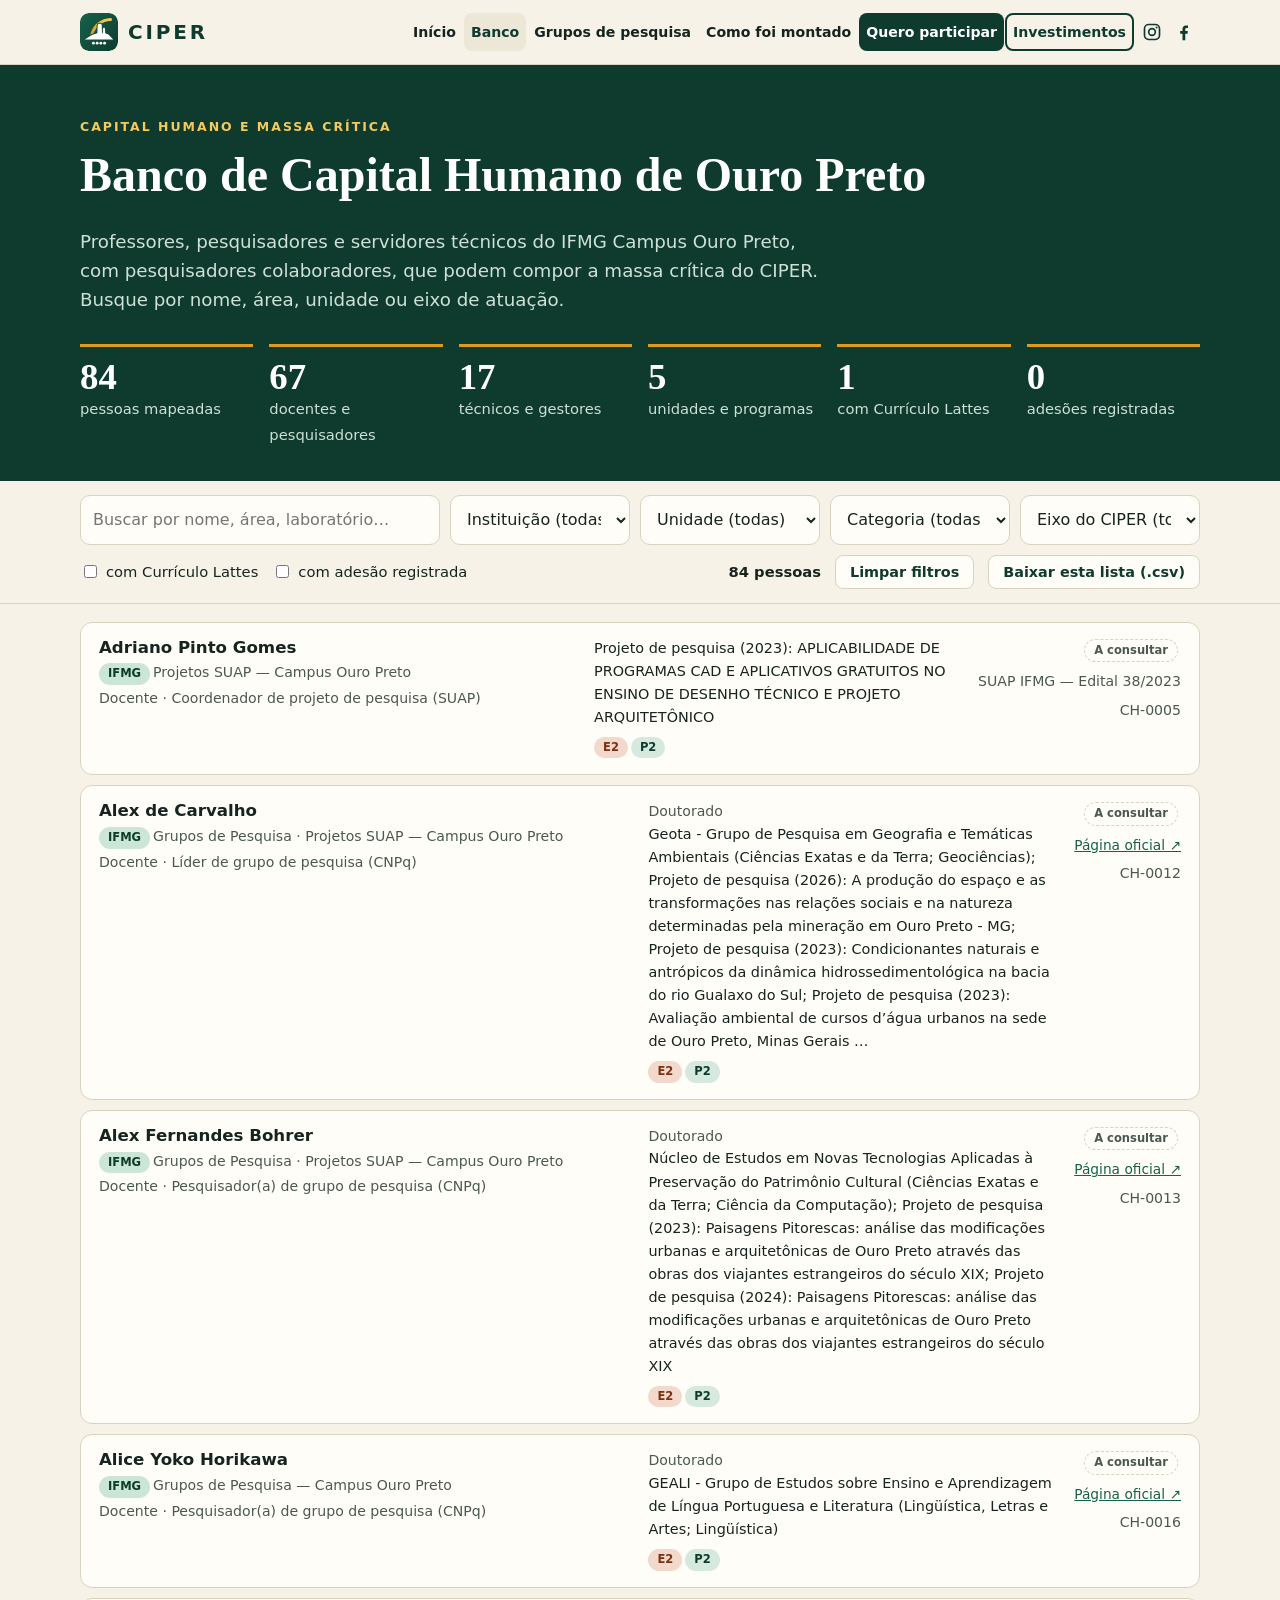
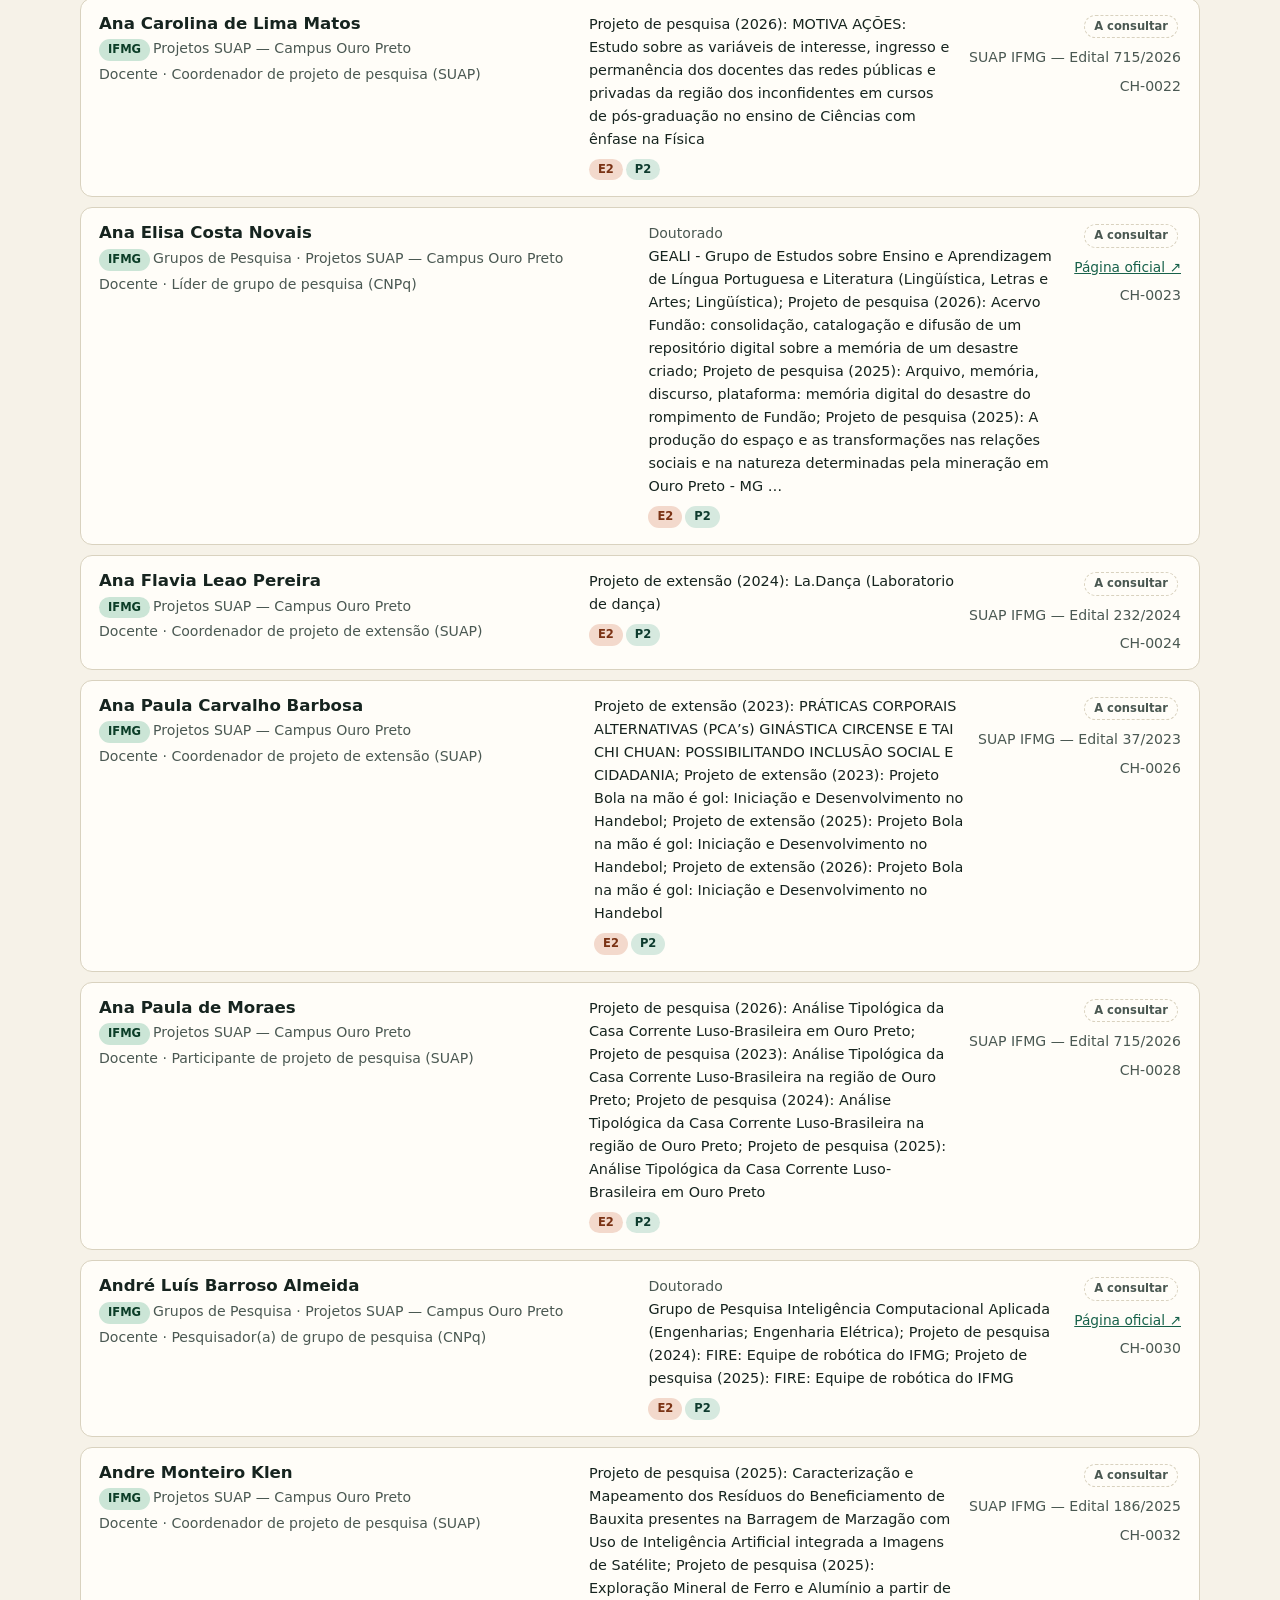
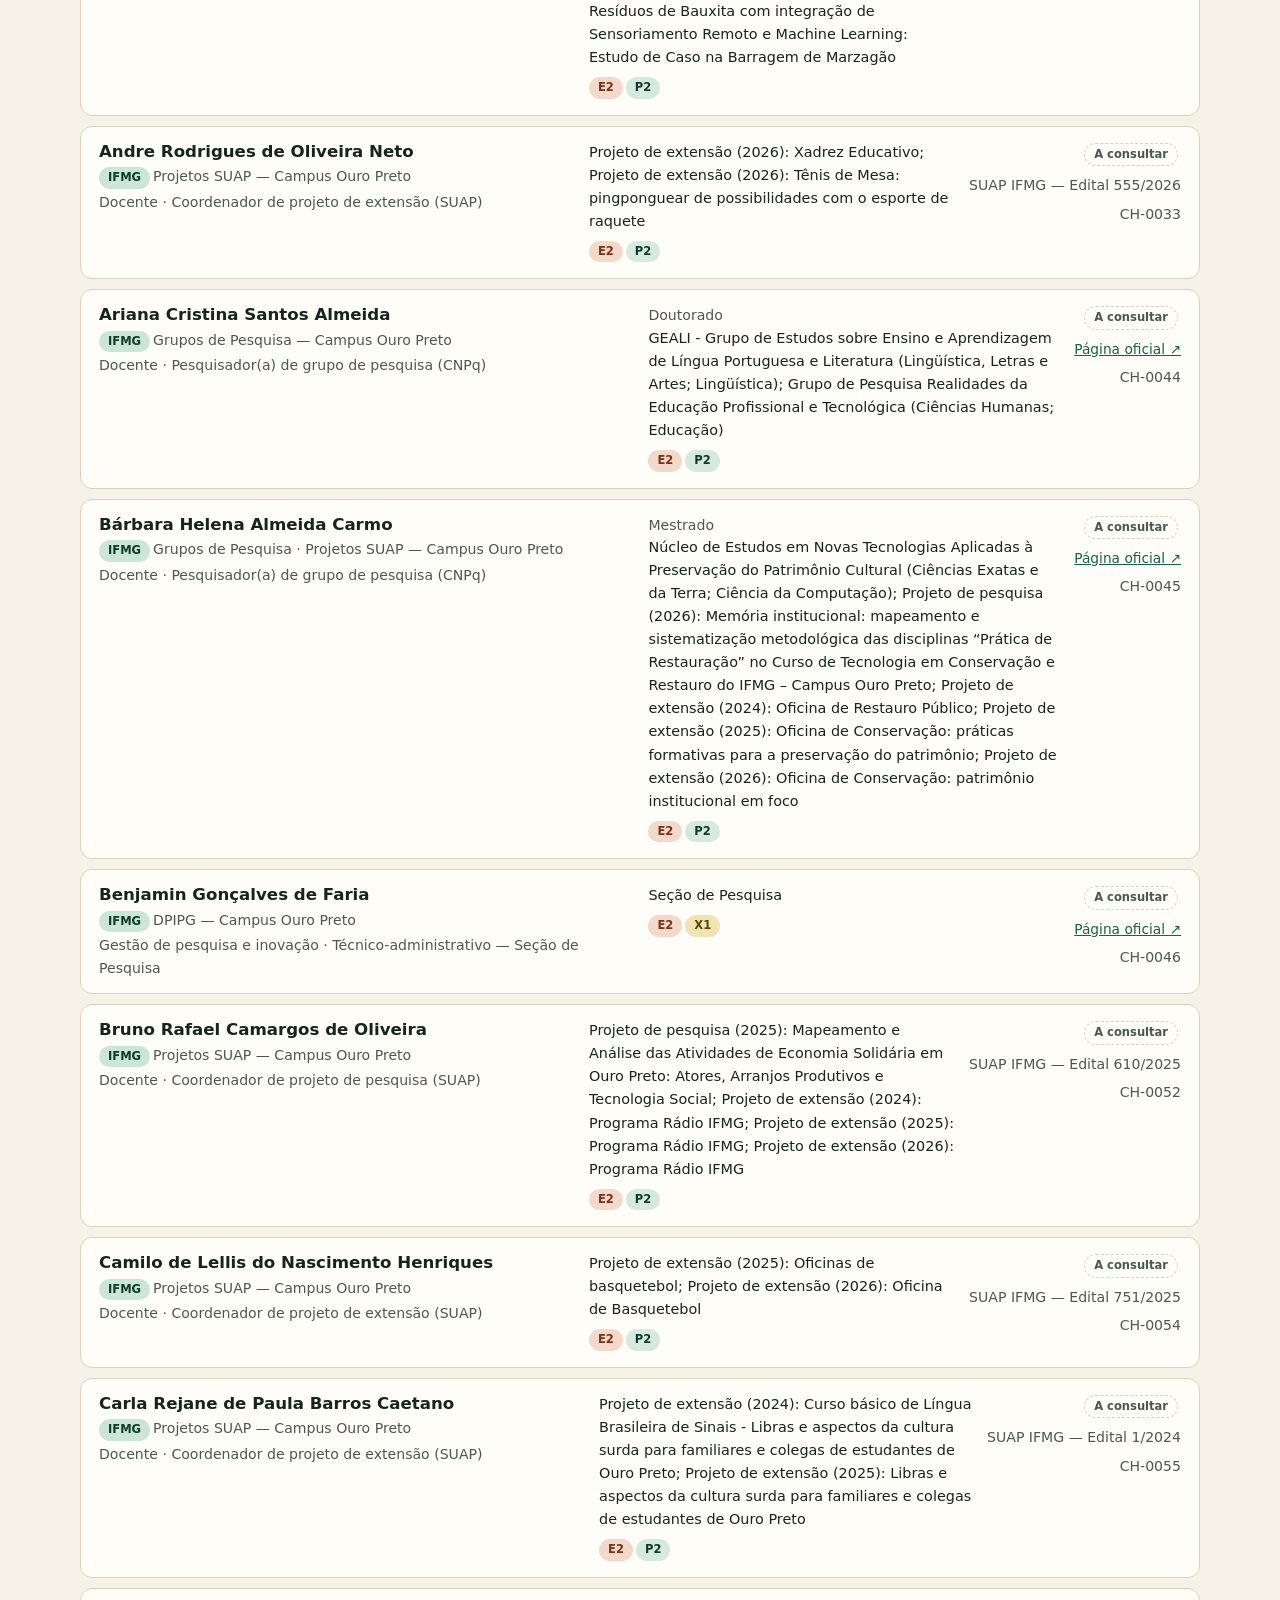
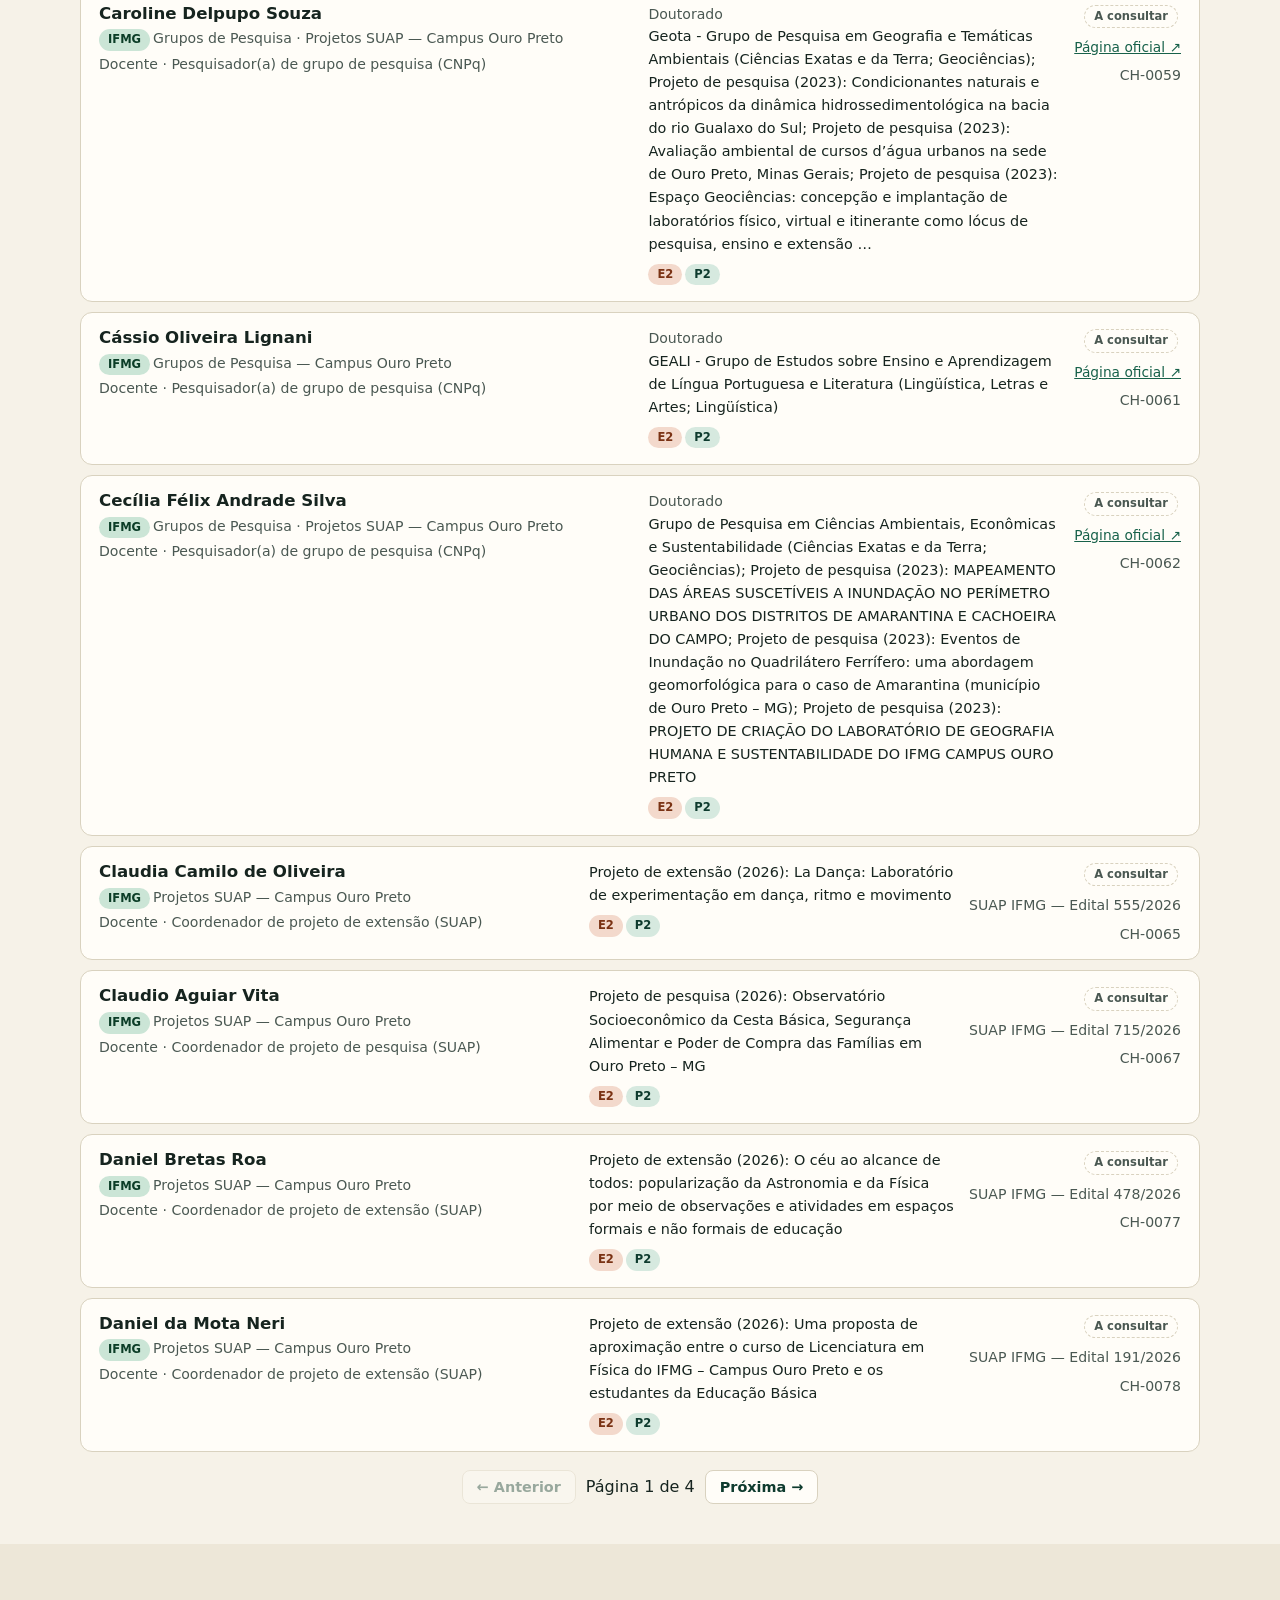
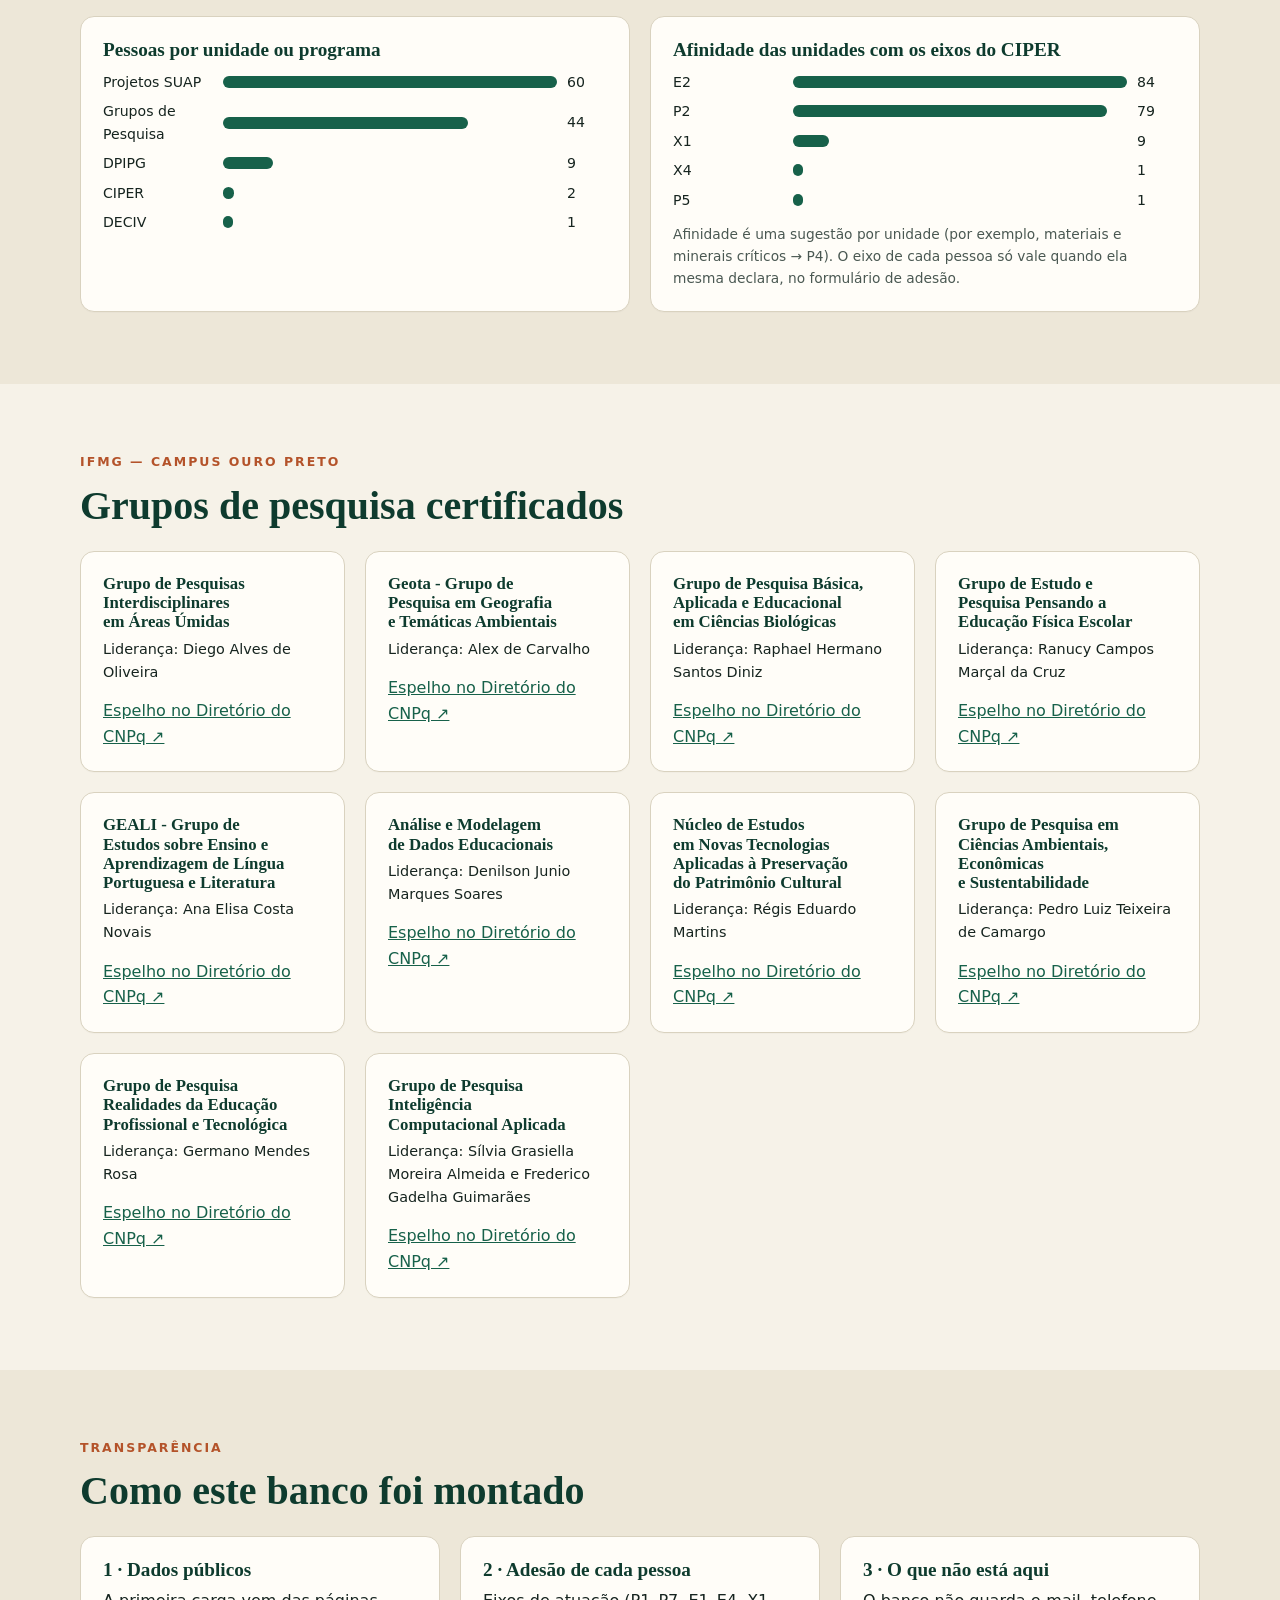
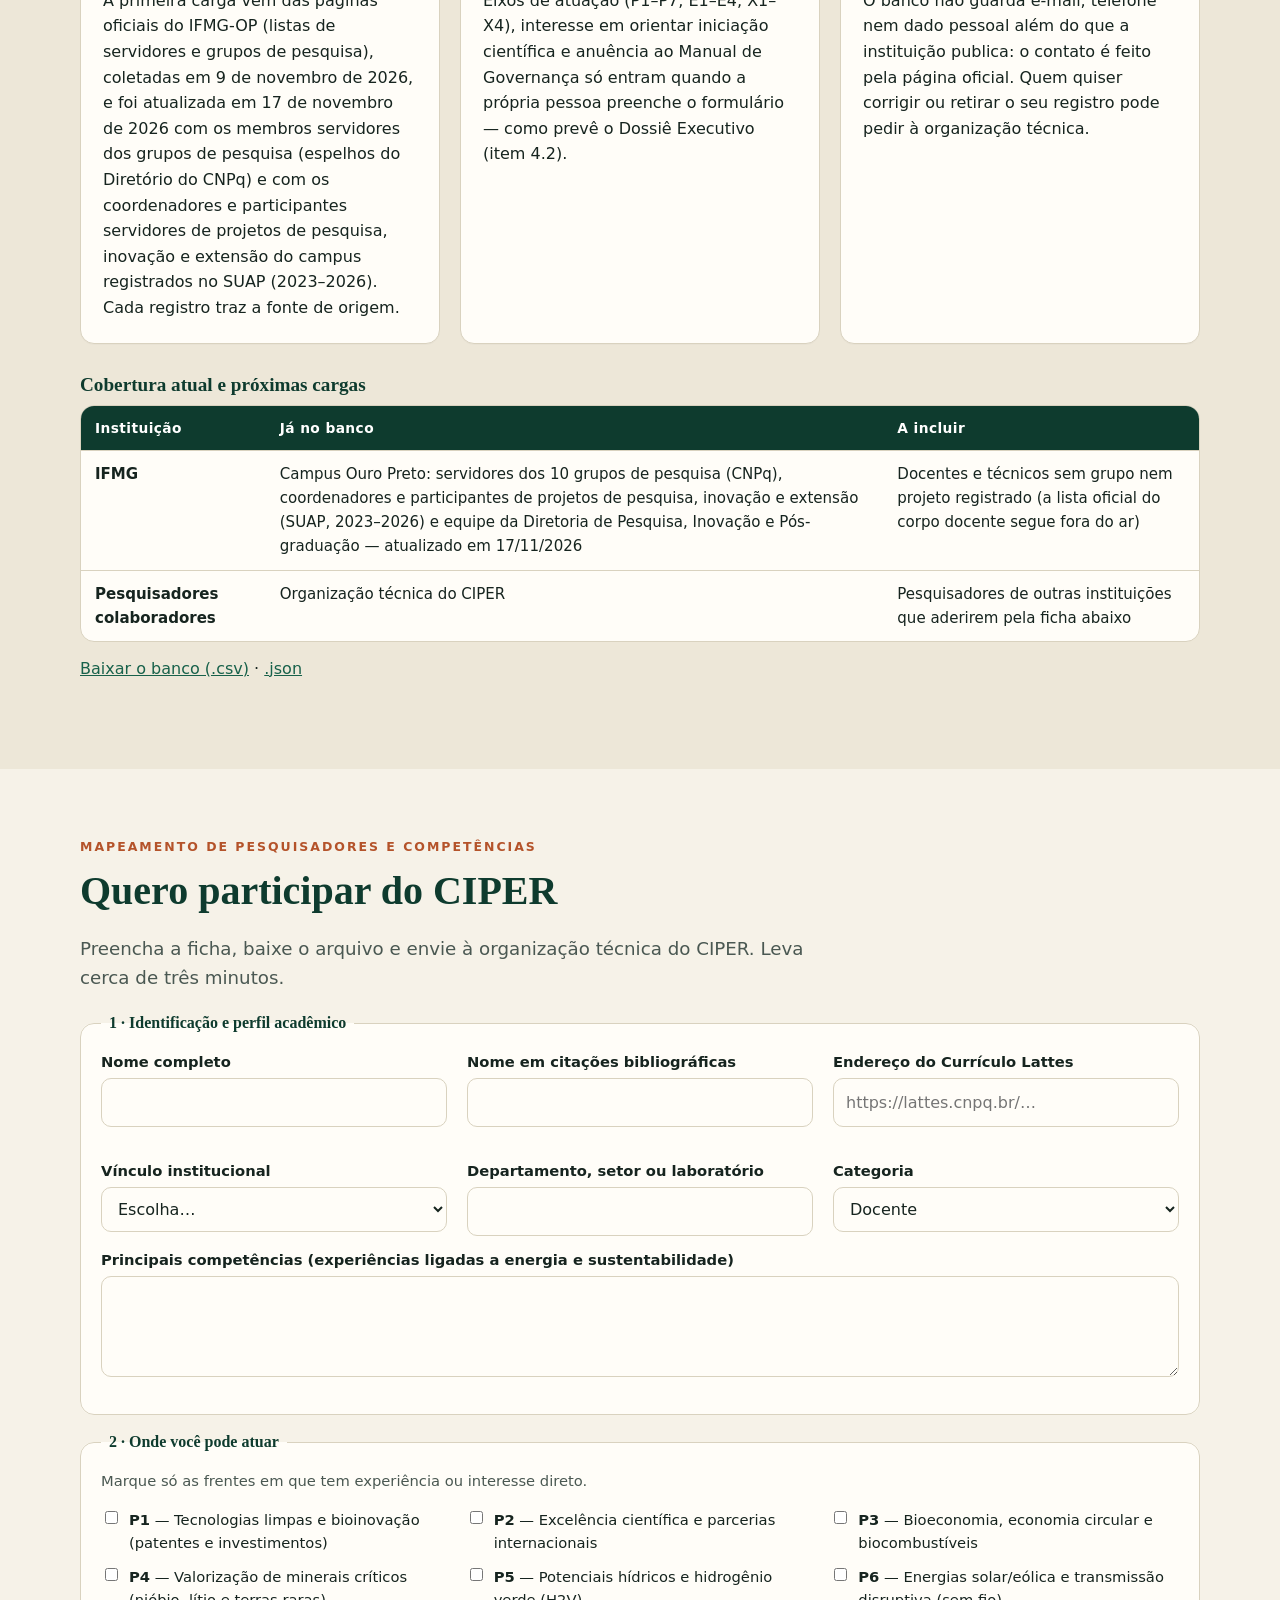
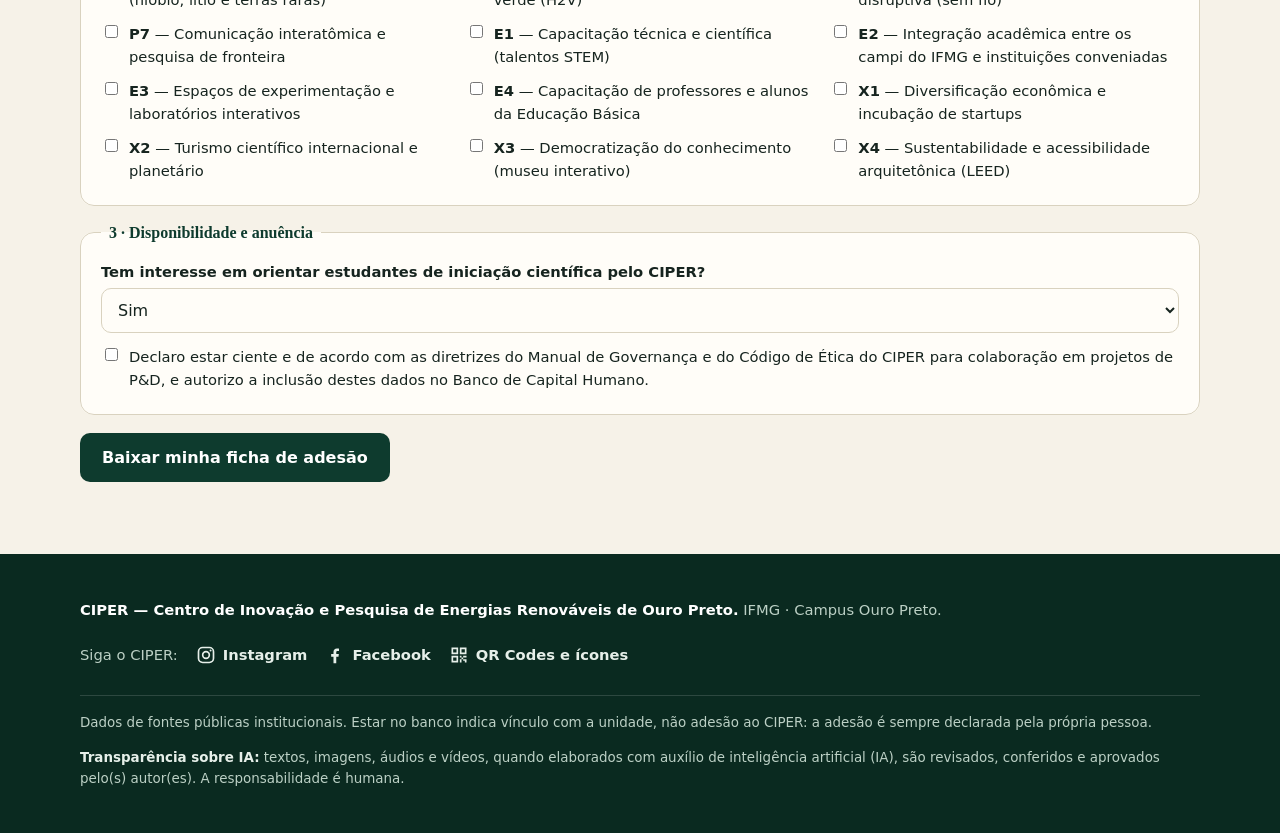
==== commit 5c69511d: "feat: site so IFMG, parcerias ocultas ate o CONSUP Secao Alianca vira "O CIPER no IFMG"; Governanca " ====
--- a/capital-humano.html
+++ b/capital-humano.html
@@ -36,7 +36,7 @@
   <div class="wrap">
     <p class="olho" style="color:var(--ouro2)">Capital humano e massa crítica</p>
     <h1>Banco de Capital Humano de Ouro Preto</h1>
-    <p class="lead" style="color:#CFE0D6">Professores, pesquisadores e servidores técnicos que já estão em Ouro Preto e podem compor a massa crítica do CIPER. Busque por nome, área, unidade ou eixo de atuação.</p>
+    <p class="lead" style="color:#CFE0D6">Professores, pesquisadores e servidores técnicos do IFMG Campus Ouro Preto, com pesquisadores colaboradores, que podem compor a massa crítica do CIPER. Busque por nome, área, unidade ou eixo de atuação.</p>
     <div class="numeros" id="contadores"></div>
   </div>
 </div>
@@ -86,7 +86,7 @@
     <p class="olho">Transparência</p>
     <h2>Como este banco foi montado</h2>
     <div class="grade g3" style="margin-top:22px">
-      <div class="cartao"><h3>1 · Dados públicos</h3><p>A primeira carga vem das páginas oficiais das unidades da UFOP e do IFMG-OP (listas de docentes, técnicos, programas de pós-graduação e grupos de pesquisa), coletadas em 9 de novembro de 2026. O IFMG-OP foi atualizado em 17 de novembro de 2026 com os membros servidores dos grupos de pesquisa (espelhos do Diretório do CNPq) e com os coordenadores e participantes servidores de projetos de pesquisa, inovação e extensão do campus registrados no SUAP (2023–2026). Cada registro traz a fonte de origem.</p></div>
+      <div class="cartao"><h3>1 · Dados públicos</h3><p>A primeira carga vem das páginas oficiais do IFMG-OP (listas de servidores e grupos de pesquisa), coletadas em 9 de novembro de 2026, e foi atualizada em 17 de novembro de 2026 com os membros servidores dos grupos de pesquisa (espelhos do Diretório do CNPq) e com os coordenadores e participantes servidores de projetos de pesquisa, inovação e extensão do campus registrados no SUAP (2023–2026). Cada registro traz a fonte de origem.</p></div>
       <div class="cartao"><h3>2 · Adesão de cada pessoa</h3><p>Eixos de atuação (P1–P7, E1–E4, X1–X4), interesse em orientar iniciação científica e anuência ao Manual de Governança só entram quando a própria pessoa preenche o formulário — como prevê o Dossiê Executivo (item 4.2).</p></div>
       <div class="cartao"><h3>3 · O que não está aqui</h3><p>O banco não guarda e-mail, telefone nem dado pessoal além do que a instituição publica: o contato é feito pela página oficial. Quem quiser corrigir ou retirar o seu registro pode pedir à organização técnica.</p></div>
     </div>
@@ -95,14 +95,12 @@
       <table>
         <thead><tr><th>Instituição</th><th>Já no banco</th><th>A incluir</th></tr></thead>
         <tbody>
-          <tr><td><strong>UFOP</strong></td><td>Escola de Minas: DEMIN, DEGEO, DEAMB, DECAT, DECIV, DEPRO · ICEB: DEBIO, DEMAT · Pós-graduação: REDEMAT, ProAmb</td><td>DEMET, DEMEC, DEARQ, DEFIS, DEQUI, DECOM, Escola de Farmácia e demais programas de pós-graduação</td></tr>
           <tr><td><strong>IFMG</strong></td><td>Campus Ouro Preto: servidores dos 10 grupos de pesquisa (CNPq), coordenadores e participantes de projetos de pesquisa, inovação e extensão (SUAP, 2023–2026) e equipe da Diretoria de Pesquisa, Inovação e Pós-graduação — atualizado em 17/11/2026</td><td>Docentes e técnicos sem grupo nem projeto registrado (a lista oficial do corpo docente segue fora do ar)</td></tr>
-          <tr><td><strong>Fundação Gorceix</strong></td><td>—</td><td>Pesquisadores e equipe técnica indicados pela Fundação</td></tr>
-          <tr><td><strong>PMOP</strong></td><td>—</td><td>Equipes de educação, meio ambiente, turismo e desenvolvimento econômico indicadas pela Prefeitura</td></tr>
+          <tr><td><strong>Pesquisadores colaboradores</strong></td><td>Organização técnica do CIPER</td><td>Pesquisadores de outras instituições que aderirem pela ficha abaixo</td></tr>
         </tbody>
       </table>
     </div>
-    <p style="margin-top:14px"><a href="dados/capital-humano.csv" download>Baixar o banco completo (.csv)</a> · <a href="dados/capital-humano.json" download>.json</a></p>
+    <p style="margin-top:14px"><a href="dados/capital-humano.csv" download>Baixar o banco (.csv)</a> · <a href="dados/capital-humano.json" download>.json</a></p>
   </div>
 </section>
 
@@ -118,7 +116,7 @@
           <div class="campo"><label for="a-cit">Nome em citações bibliográficas</label><input type="text" id="a-cit"></div>
           <div class="campo"><label for="a-lattes">Endereço do Currículo Lattes</label><input type="url" id="a-lattes" placeholder="https://lattes.cnpq.br/…"></div>
           <div class="campo"><label for="a-inst">Vínculo institucional</label>
-            <select id="a-inst" required><option value="">Escolha…</option><option>UFOP</option><option>IFMG</option><option>Fundação Gorceix</option><option>PMOP</option><option>Colaborador externo</option><option>Parceiro estratégico</option></select></div>
+            <select id="a-inst" required><option value="">Escolha…</option><option>IFMG</option><option value="Colaborador">Pesquisador(a) colaborador(a) de outra instituição</option></select></div>
           <div class="campo"><label for="a-setor">Departamento, setor ou laboratório</label><input type="text" id="a-setor"></div>
           <div class="campo"><label for="a-cat">Categoria</label>
             <select id="a-cat"><option>Docente</option><option>Pesquisador</option><option>Técnico-administrativo</option><option>Gestão</option></select></div>
@@ -143,7 +141,7 @@
 
 <footer>
   <div class="wrap">
-    <p><strong style="color:#fff">CIPER — Centro de Inovação e Pesquisa de Energias Renováveis de Ouro Preto.</strong> IFMG · UFOP · Fundação Gorceix · PMOP.</p>
+    <p><strong style="color:#fff">CIPER — Centro de Inovação e Pesquisa de Energias Renováveis de Ouro Preto.</strong> IFMG · Campus Ouro Preto.</p>
     <!-- REDES:INICIO (gerado por _scripts/gerar_redes.py) -->
     <p class="redes-rodape"><span>Siga o CIPER:</span> <a href="https://www.instagram.com/ciper.ouropreto/" target="_blank" rel="noopener"><svg viewBox="0 0 24 24" aria-hidden="true" fill="none" stroke="currentColor" stroke-width="2"><rect x="3" y="3" width="18" height="18" rx="5"/><circle cx="12" cy="12" r="4"/><circle cx="17.5" cy="6.5" r="1.2" fill="currentColor" stroke="none"/></svg>Instagram</a> <a href="https://www.facebook.com/ciper.ouropreto" target="_blank" rel="noopener"><svg viewBox="0 0 24 24" aria-hidden="true"><path fill="currentColor" d="M13.5 22v-8h2.7l.4-3.2h-3.1V8.8c0-.9.3-1.6 1.6-1.6h1.7V4.4c-.3 0-1.3-.1-2.5-.1-2.5 0-4.1 1.5-4.1 4.2v2.3H7.4V14h2.8v8z"/></svg>Facebook</a> <a href="redes.html"><svg viewBox="0 0 24 24" aria-hidden="true" fill="currentColor"><path d="M3 3h8v8H3zm2 2v4h4V5zm8-2h8v8h-8zm2 2v4h4V5zM3 13h8v8H3zm2 2v4h4v-4zm8-2h2v2h-2zm2 2h2v2h-2zm2-2h4v2h-4zm-4 4h2v4h-2zm4 0h4v4h-2v-2h-2z"/></svg>QR Codes e ícones</a></p>
     <!-- REDES:FIM -->
--- a/assets/css/site.css
+++ b/assets/css/site.css
@@ -74,11 +74,11 @@
 .btn.verde{background:var(--verde);color:#fff}
 .btn.verde:hover{background:var(--verde2)}
 .btn.claro{background:var(--branco);color:var(--verde);border-color:var(--linha)}
-.alianca-faixa{display:grid;grid-template-columns:repeat(4,1fr);gap:10px;margin-top:34px;font-size:.88rem;line-height:1.3}
-.alianca-faixa span{display:flex;align-items:center;gap:10px;border:1px solid rgba(255,255,255,.35);border-radius:12px;padding:8px 12px;background:rgba(8,24,18,.45);backdrop-filter:blur(3px)}
-.alianca-faixa b{flex:0 0 52px;text-align:center;font:800 .8rem/1 var(--sans);letter-spacing:.08em;color:#1d1503;background:var(--ouro2);border-radius:6px;padding:6px 0}
-@media (max-width:900px){.alianca-faixa{grid-template-columns:repeat(2,1fr)}}
-@media (max-width:480px){.alianca-faixa{grid-template-columns:1fr}}
+.inst-faixa{display:grid;grid-template-columns:repeat(3,1fr);gap:10px;margin-top:34px;font-size:.88rem;line-height:1.3}
+.inst-faixa span{display:flex;align-items:center;gap:10px;border:1px solid rgba(255,255,255,.35);border-radius:12px;padding:8px 12px;background:rgba(8,24,18,.45);backdrop-filter:blur(3px)}
+.inst-faixa b{flex:0 0 52px;text-align:center;font:800 .8rem/1 var(--sans);letter-spacing:.08em;color:#1d1503;background:var(--ouro2);border-radius:6px;padding:6px 0}
+@media (max-width:900px){.inst-faixa{grid-template-columns:1fr}}
+@media (max-width:480px){.inst-faixa{grid-template-columns:1fr}}
 
 /* grades e cartões */
 .grade{display:grid;gap:20px}
@@ -198,7 +198,7 @@
 .filtros .linha2{display:flex;gap:14px;align-items:center;flex-wrap:wrap;margin-top:10px;font-size:.92rem}
 .filtros label{display:flex;gap:6px;align-items:center}
 .chip{display:inline-block;font:700 .72rem/1 var(--sans);border-radius:999px;padding:5px 9px;background:var(--papel2);color:var(--tinta);margin:2px 3px 2px 0;white-space:nowrap}
-.chip.UFOP{background:#E4D5F0;color:#3d1e5c} .chip.IFMG{background:#CBE5D6;color:#0b3d27}
+.chip.IFMG{background:#CBE5D6;color:#0b3d27} .chip.Colaborador{background:#F3E6C4;color:#4a3606}
 .chip.P{background:#D6E9DF;color:#0E3B2E} .chip.E{background:#F3D9CC;color:#7a3214} .chip.X{background:#F2E3B3;color:#5c4605}
 .chip.ok{background:var(--verde);color:#fff} .chip.pend{background:transparent;border:1px dashed var(--linha);color:var(--tinta2)}
 #lista{display:grid;gap:10px;margin:18px 0}
@@ -214,7 +214,7 @@
 .barras{display:grid;gap:7px;margin-top:10px}
 .barra{display:grid;grid-template-columns:110px 1fr 40px;gap:10px;align-items:center;font-size:.88rem}
 .barra i{display:block;height:12px;border-radius:6px;background:var(--verde2)}
-.form fieldset{border:1px solid var(--linha);border-radius:14px;padding:18px 20px;margin:0 0 18px;background:var(--branco)}
+.form fieldset{border:1px solid var(--linha);border-radius:14px;padding:18px 20px;margin:0 0 18px;background:var(--branco);min-width:0}
 .form legend{font:700 1rem var(--serifa);color:var(--verde);padding:0 8px}
 .form .campo{margin-bottom:12px}
 .form label{font-weight:600;font-size:.92rem;display:block;margin-bottom:4px}
